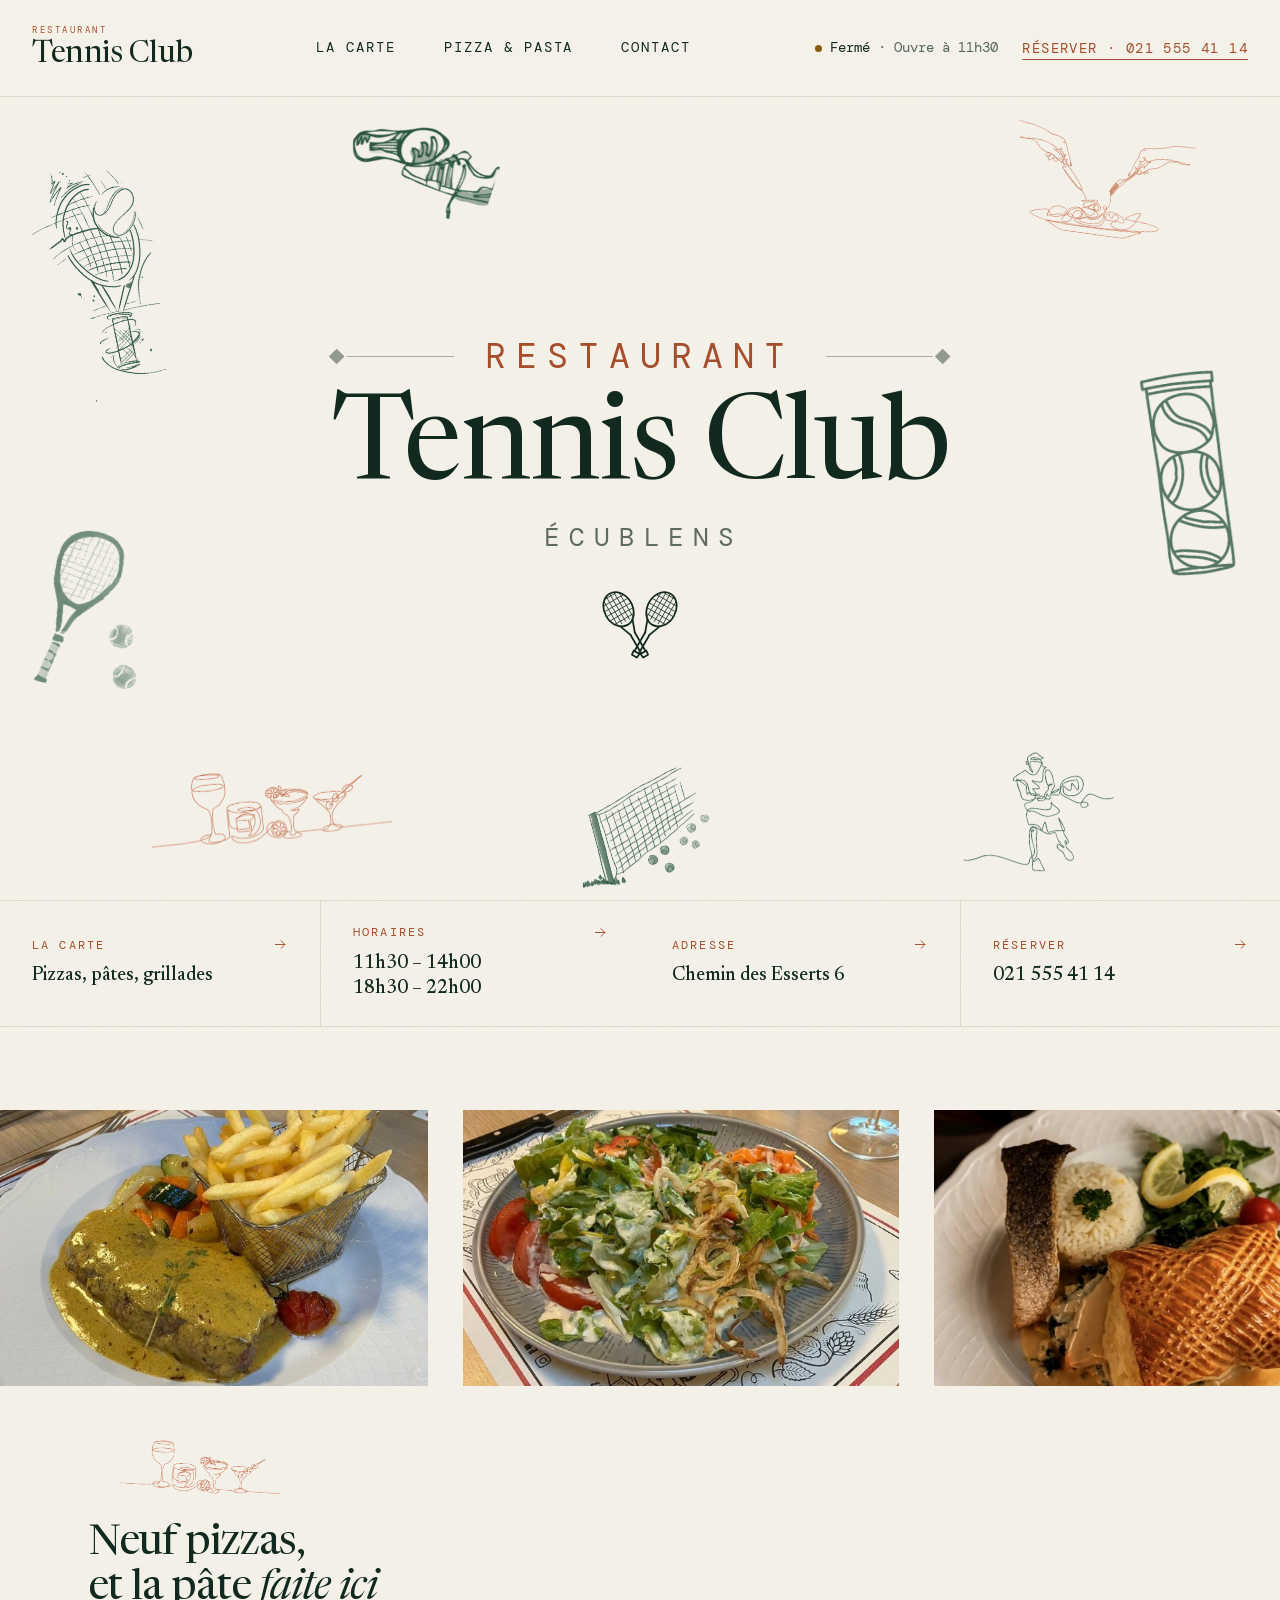
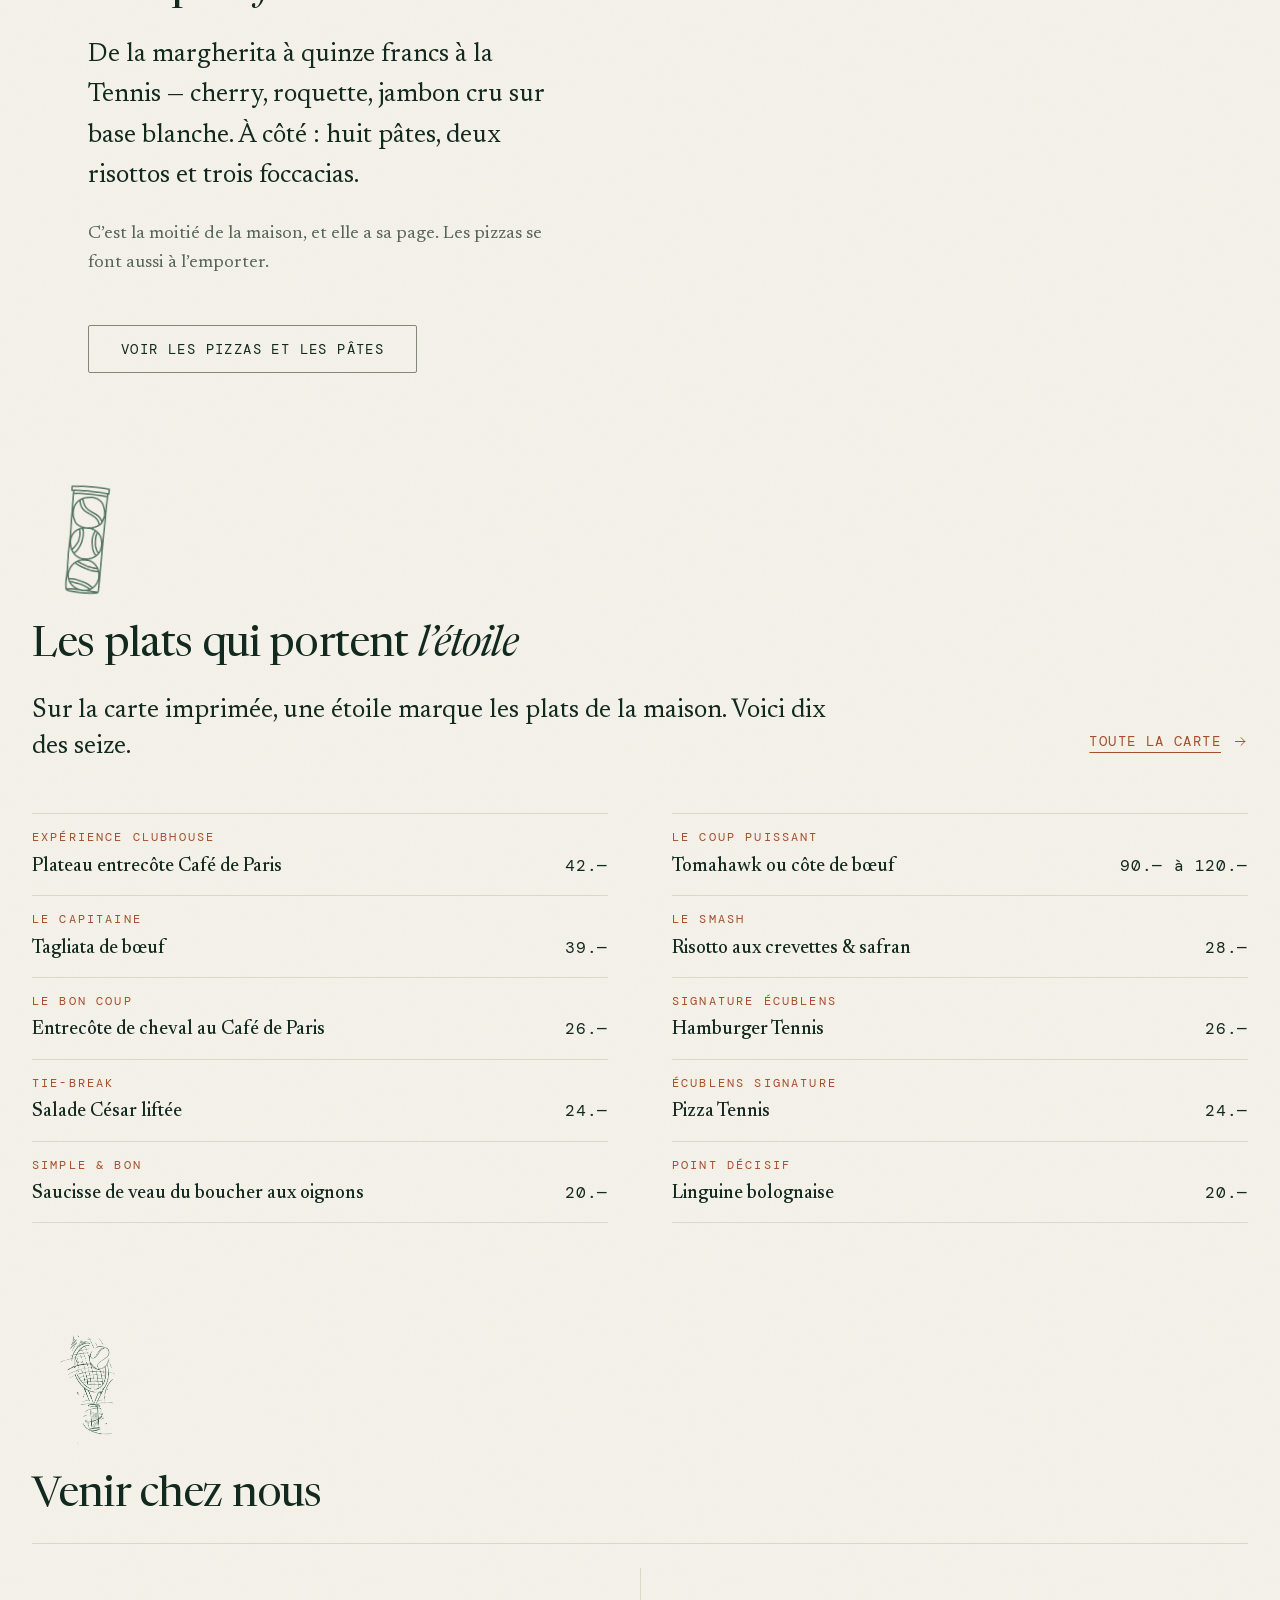
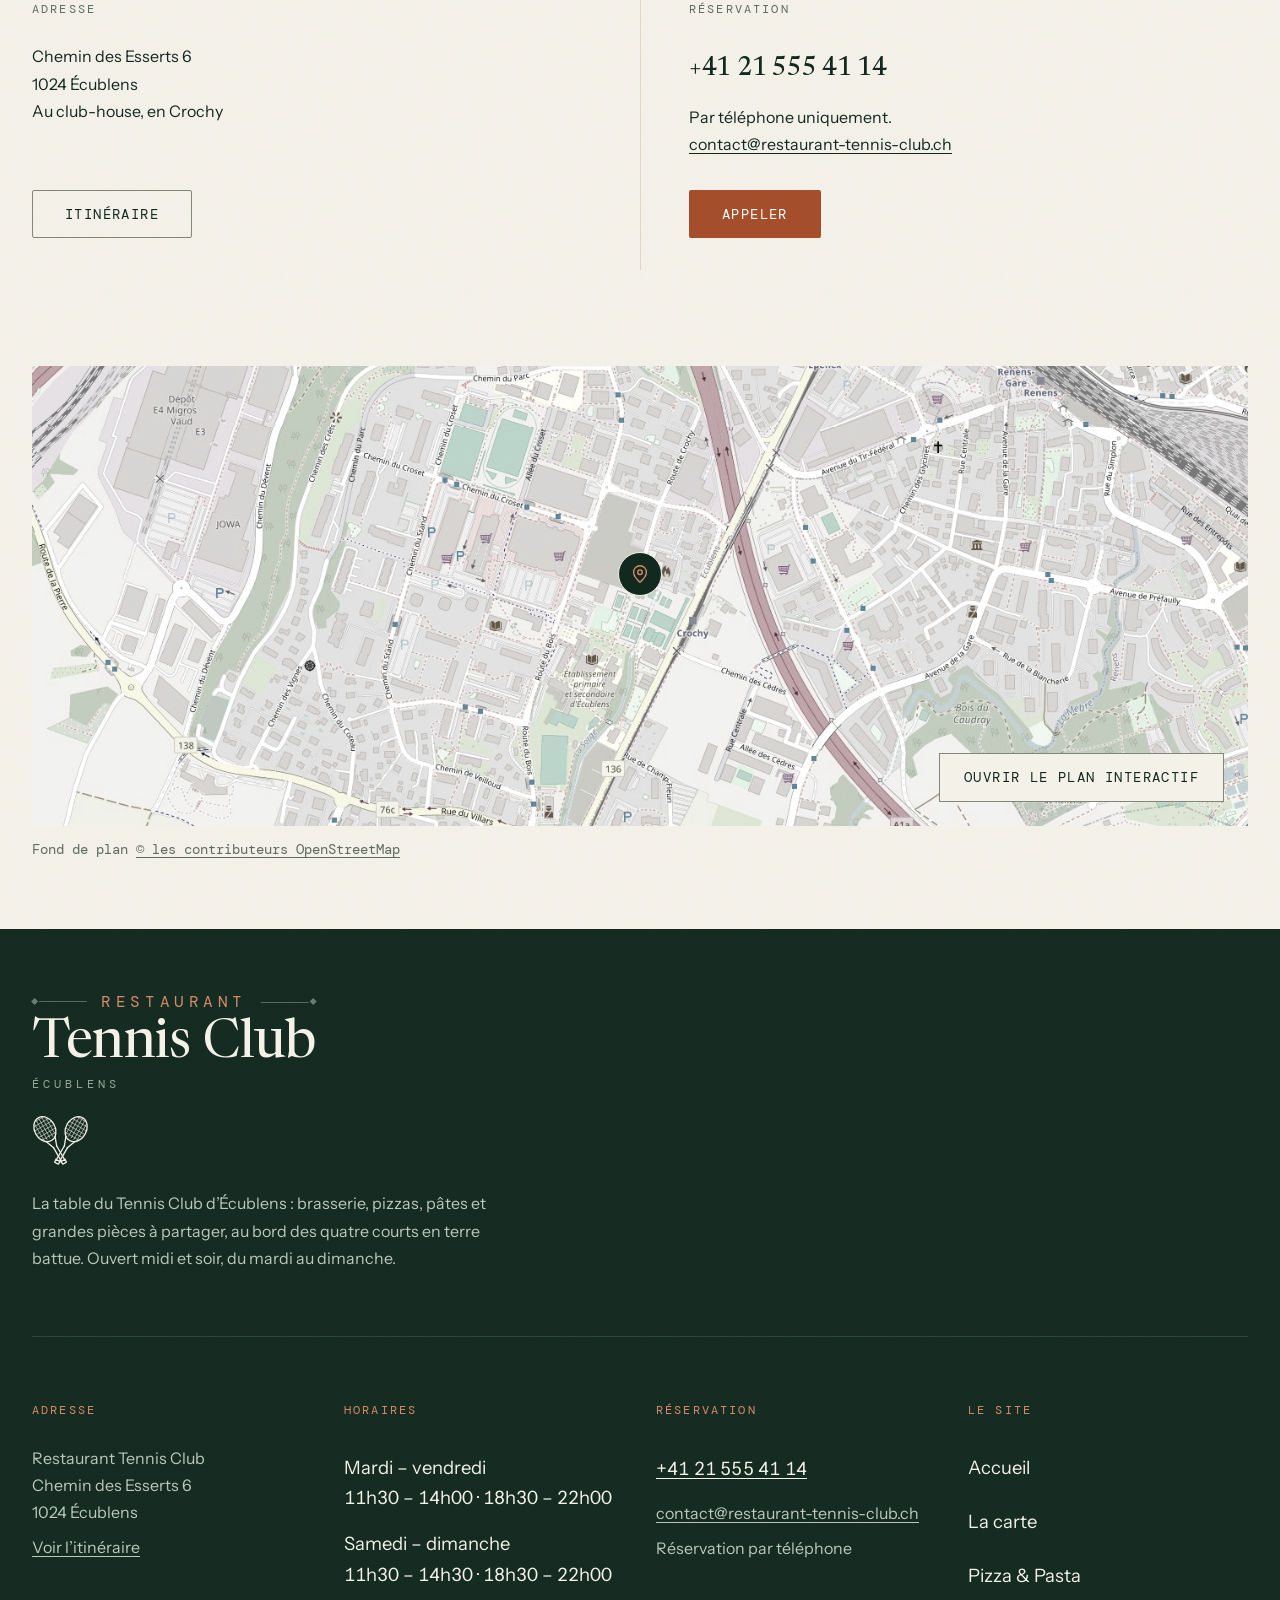
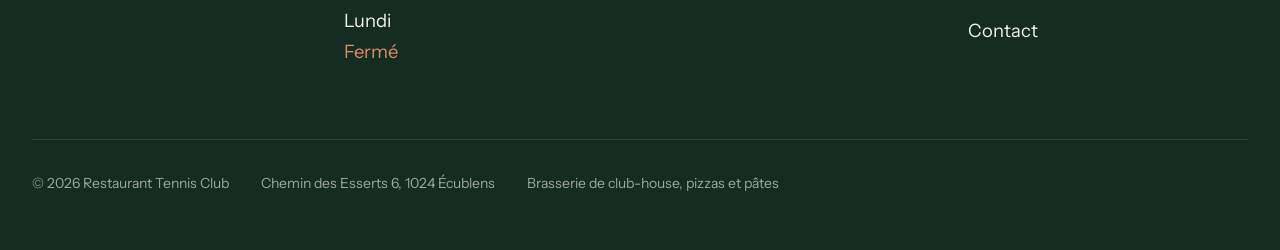
==== index.html @ 14196a8c "La burrata s'en va, et deux photographies touchent le bord de l'écran Trois retours, capture d'iPhon" ====
<!doctype html>
<html lang="fr-CH">
  <head>
    <meta charset="utf-8" />
    <meta name="viewport" content="width=device-width, initial-scale=1, viewport-fit=cover" />

    <!-- Les deux polices sont demandées avant tout le reste, et pour une raison
         précise : l'enseigne du premier écran est du TEXTE, pas une image. Elle
         est donc le plus grand élément de la page, et c'est elle qui décide de
         la vitesse perçue du site. Sans ce préchargement, elle s'afficherait
         d'abord en Georgia, puis sauterait en Newsreader sous les yeux du
         visiteur. -->
    <link rel="preload" href="fonts/instrument-sans.woff2" as="font" crossorigin type="font/woff2" />
    <link rel="preload" href="fonts/newsreader.woff2" as="font" crossorigin type="font/woff2" />

    <meta name="theme-color" content="#F4F1E9" />

    <title>Restaurant Tennis Club Écublens — brasserie, pizzas et pâtes</title>
    <meta
      name="description"
      content="Le restaurant du Tennis Club d’Écublens : brasserie de club-house, pizzas, pâtes, risottos et grandes pièces à partager, au bord des courts en terre battue. Chemin des Esserts 6. Terrasse et parking. Ouvert du mardi au dimanche, midi et soir. Réservation au 021 555 41 14."
    />
    <meta name="application-name" content="Restaurant Tennis Club Écublens" />
    <meta name="robots" content="index, follow, max-image-preview:large" />
    <link rel="canonical" href="https://www.restaurant-tennis-club.ch/" />

    <meta property="og:title" content="Restaurant Tennis Club Écublens — brasserie, pizzas et pâtes" />
    <meta
      property="og:description"
      content="Pizzas, pâtes, grillades et grandes pièces à partager, au bord des courts. Chemin des Esserts 6, à Écublens. Terrasse, parking, ouvert du mardi au dimanche."
    />
    <meta property="og:url" content="https://www.restaurant-tennis-club.ch/" />
    <meta property="og:site_name" content="Restaurant Tennis Club Écublens" />
    <meta property="og:locale" content="fr_CH" />
    <meta property="og:image" content="https://www.restaurant-tennis-club.ch/images/og-2026-09b.jpg" />
    <meta property="og:image:width" content="1200" />
    <meta property="og:image:height" content="630" />
    <meta
      property="og:image:alt"
      content="La salle du Restaurant Tennis Club, ouverte sur les courts en terre battue d’Écublens"
    />
    <meta property="og:type" content="website" />
    <meta name="twitter:card" content="summary_large_image" />
    <meta name="twitter:title" content="Restaurant Tennis Club Écublens — brasserie, pizzas et pâtes" />
    <meta
      name="twitter:description"
      content="Pizzas, pâtes et grillades au bord des courts. Chemin des Esserts 6, à Écublens."
    />
    <meta
      name="twitter:image"
      content="https://www.restaurant-tennis-club.ch/images/og-2026-09b.jpg"
    />

    <link rel="icon" href="favicon.ico" sizes="any" />
    <link rel="icon" href="images/logo-mono.svg" type="image/svg+xml" />
    <link rel="apple-touch-icon" href="apple-touch-icon.png" />

    <!-- La feuille de style est découpée par sujet. Les fichiers sont liés
         séparément plutôt qu'enchaînés par @import : le navigateur les demande
         alors tous en même temps, au lieu d'attendre le précédent. -->
    <link rel="stylesheet" href="css/tokens.css" />
    <link rel="stylesheet" href="css/base.css" />
    <link rel="stylesheet" href="css/composants.css" />
    <link rel="stylesheet" href="css/accueil.css" />
    <link rel="stylesheet" href="css/pages.css" />

    <!-- Seul script chargé sans « defer » : il doit marquer la page avant le
         premier affichage, sinon les blocs à révéler clignotent. -->
    <script src="js/apparitions.js"></script>

    <!-- La fiche que Google lit pour afficher les horaires, le téléphone et
         l'adresse directement dans ses résultats. -->
    <script type="application/ld+json">
      {
        "@context": "https://schema.org",
        "@type": "Restaurant",
        "@id": "https://www.restaurant-tennis-club.ch/#restaurant",
        "name": "Restaurant Tennis Club Écublens",
        "url": "https://www.restaurant-tennis-club.ch/",
        "image": "https://www.restaurant-tennis-club.ch/images/og-2026-09b.jpg",
        "telephone": "+41215554114",
        "email": "contact@restaurant-tennis-club.ch",
        "priceRange": "$$",
        "servesCuisine": ["Brasserie", "Italienne", "Suisse", "Pizza"],
        "acceptsReservations": "https://www.restaurant-tennis-club.ch/contact/",
        "hasMap": "https://www.openstreetmap.org/?mlat=46.533237&mlon=6.568724#map=17/46.533237/6.568724",
        "hasMenu": "https://www.restaurant-tennis-club.ch/carte/",
        "address": {
          "@type": "PostalAddress",
          "streetAddress": "Chemin des Esserts 6",
          "postalCode": "1024",
          "addressLocality": "Écublens",
          "addressRegion": "VD",
          "addressCountry": "CH"
        },
        "geo": {
          "@type": "GeoCoordinates",
          "latitude": 46.533237,
          "longitude": 6.568724
        },
        "openingHoursSpecification": [
          {
            "@type": "OpeningHoursSpecification",
            "dayOfWeek": ["Tuesday", "Wednesday", "Thursday", "Friday"],
            "opens": "11:30",
            "closes": "14:00"
          },
          {
            "@type": "OpeningHoursSpecification",
            "dayOfWeek": ["Tuesday", "Wednesday", "Thursday", "Friday"],
            "opens": "18:30",
            "closes": "22:00"
          },
          {
            "@type": "OpeningHoursSpecification",
            "dayOfWeek": ["Saturday", "Sunday"],
            "opens": "11:30",
            "closes": "14:30"
          },
          {
            "@type": "OpeningHoursSpecification",
            "dayOfWeek": ["Saturday", "Sunday"],
            "opens": "18:30",
            "closes": "22:00"
          }
        ]
      }
    </script>
  </head>

  <body data-page="index">
    <a class="lienEvitement" href="#contenu">Aller au contenu</a>

    <!-- ====================================================================
         L'EN-TÊTE
         Une barre crème pleine, comme sur toutes les pages. Le premier écran
         commence dessous, entier.
         ==================================================================== -->
    <header class="header-entete" data-compact="false">
      <div class="header-barre">
        <div class="wrap header-barreContenu">
          <a class="header-logoLien" aria-label="Restaurant Tennis Club, accueil" href="index.html">
            <span class="enseigne enseigne--barre"><span class="enseigne-sur">Restaurant</span><span class="enseigne-nom">Tennis Club</span><span class="enseigne-lieu">Écublens</span></span>
          </a>

          <nav class="header-nav" aria-label="Navigation principale">
            <a class="header-lienNav" href="carte.html">La carte</a>
            <a class="header-lienNav" href="pizzeria.html">Pizza &amp; Pasta</a>
            <a class="header-lienNav" href="contact.html">Contact</a>
          </nav>

          <div class="header-actions">
            <span class="header-etat etatouverturelive-etat">
              <span class="etatouverturelive-pastille"></span>
              <span class="etatouverturelive-detail">Midi et soir, du mardi au dimanche</span>
            </span>

            <a
              href="tel:+41215554114"
              class="bouton-base bouton-tertiaire header-reserverLong"
              aria-label="Réserver par téléphone au +41 21 555 41 14"
              data-analytics="call"
              >Réserver · 021 555 41 14</a
            >
          </div>
          <button
            type="button"
            class="header-iconeSeule header-boutonMenu"
            aria-label="Ouvrir le menu de navigation"
            aria-expanded="false"
            aria-controls="menu-mobile"
          >
            <svg
              width="22"
              height="22"
              viewBox="0 0 24 24"
              fill="none"
              stroke="currentColor"
              stroke-width="1.5"
              stroke-linecap="square"
              aria-hidden="true"
              focusable="false"
            >
              <path d="M3 6h18 M3 12h18 M3 18h18"></path>
            </svg>
          </button>
        </div>
      </div>
    </header>

    <!-- ====================================================================
         LE MENU DU TÉLÉPHONE
         ==================================================================== -->
    <dialog id="menu-mobile" class="menumobile-panneau surface-sapin" aria-label="Navigation du site">
      <div class="wrap">
        <div class="menumobile-entete">
          <span class="enseigne enseigne--menu"><span class="enseigne-sur">Restaurant</span><span class="enseigne-nom">Tennis Club</span><span class="enseigne-lieu">Écublens</span></span>
          <button type="button" class="menumobile-fermer" aria-label="Fermer le menu">
            <svg
              width="22"
              height="22"
              viewBox="0 0 24 24"
              fill="none"
              stroke="currentColor"
              stroke-width="1.5"
              stroke-linecap="square"
              aria-hidden="true"
              focusable="false"
            >
              <path d="M5 5l14 14 M19 5L5 19"></path>
            </svg>
          </button>
        </div>

        <nav class="menumobile-liens" aria-label="Navigation principale">
          <a class="menumobile-lien" href="carte.html">
            La carte
            <svg
              width="20"
              height="20"
              viewBox="0 0 24 24"
              fill="none"
              stroke="currentColor"
              stroke-width="1.5"
              stroke-linecap="square"
              aria-hidden="true"
              focusable="false"
            >
              <path d="M4 12h15 M13 6l6 6-6 6"></path>
            </svg>
          </a>
          <a class="menumobile-lien" href="pizzeria.html">
            Pizza &amp; Pasta
            <svg
              width="20"
              height="20"
              viewBox="0 0 24 24"
              fill="none"
              stroke="currentColor"
              stroke-width="1.5"
              stroke-linecap="square"
              aria-hidden="true"
              focusable="false"
            >
              <path d="M4 12h15 M13 6l6 6-6 6"></path>
            </svg>
          </a>
          <a class="menumobile-lien" href="contact.html">
            Contact
            <svg
              width="20"
              height="20"
              viewBox="0 0 24 24"
              fill="none"
              stroke="currentColor"
              stroke-width="1.5"
              stroke-linecap="square"
              aria-hidden="true"
              focusable="false"
            >
              <path d="M4 12h15 M13 6l6 6-6 6"></path>
            </svg>
          </a>
        </nav>

        <div class="menumobile-pied">
          <a
            href="tel:+41215554114"
            class="bouton-base bouton-primaire bouton-grand bouton-pleineLargeur"
            data-analytics="call"
            >Réserver · 021 555 41 14</a
          >
          <address>Chemin des Esserts 6, 1024 Écublens<br />Fermé le lundi</address>
        </div>
      </div>
    </dialog>

    <main id="contenu">
      <!-- ==================================================================
           1. LE PREMIER ÉCRAN

           Un écran entier de crème, l'enseigne au milieu, et huit dessins au
           trait tout autour. Pas une photographie, pas une accroche : le nom de
           la maison est écrit en toutes lettres, et c'est tout ce qu'on demande
           à un premier écran.

           Les dessins ont deux encres. Deux sont en TERRE BATTUE — les verres
           et le couvert : c'est la table. Six sont en VERT SAPIN — le service,
           la raquette, le joueur, le filet, les chaussures, les balles : c'est
           le club. Les deux dessins de table sont diagonalement opposés :
           l'ocre traverse l'écran, et l'œil fait le trajet.

           Les dessins ne sont pas jetés au hasard. Ils laissent libre la bande
           centrale où vit l'enseigne, et trois d'entre eux sont coupés par le
           bord de l'écran : c'est ce qui empêche la composition d'avoir l'air
           rangée, et ce qui dit que la page continue plus bas.

           Chacun porte cinq réglages, écrits dans la feuille de style : où il
           est, quelle taille il fait, de combien il penche, de combien il tombe
           au premier défilement, et de combien il vrille en tombant.
           ================================================================== -->
      <section class="surface-creme premier" aria-labelledby="titre-accueil">
        <div class="premier-champ" aria-hidden="true">
          <img
            class="premier-piece premier-piece--service"
            src="images/trait-service-2026-09b.png"
            alt=""
            decoding="async"
            width="389"
            height="776"
          />
          <img
            class="premier-piece premier-piece--couvert"
            src="images/trait-couvert-2026-09b.png"
            alt=""
            decoding="async"
            width="520"
            height="300"
          />
          <img
            class="premier-piece premier-piece--verres"
            src="images/trait-verres-2026-09b.png"
            alt=""
            decoding="async"
            width="620"
            height="187"
          />
          <img
            class="premier-piece premier-piece--raquette"
            src="images/trait-raquette-2026-09a.png"
            alt=""
            decoding="async"
            width="240"
            height="373"
          />
          <img
            class="premier-piece premier-piece--balles"
            src="images/trait-balles-2026-09b.png"
            alt=""
            decoding="async"
            width="172"
            height="470"
          />
          <img
            class="premier-piece premier-piece--joueur"
            src="images/trait-joueur-2026-09b.png"
            alt=""
            decoding="async"
            width="470"
            height="358"
          />
          <img
            class="premier-piece premier-piece--filet"
            src="images/trait-filet-2026-09a.png"
            alt=""
            decoding="async"
            width="440"
            height="314"
          />
          <img
            class="premier-piece premier-piece--baskets"
            src="images/trait-baskets-2026-09a.png"
            alt=""
            decoding="async"
            width="400"
            height="222"
          />
        </div>

        <h1 class="premier-titre" id="titre-accueil">
          <span class="enseigne enseigne--premier enseigne--orne"
            ><span class="enseigne-sur"
              ><i class="enseigne-regle" aria-hidden="true"></i>Restaurant<i
                class="enseigne-regle"
                aria-hidden="true"
              ></i></span
            ><span class="enseigne-nom">Tennis Club</span
            ><span class="enseigne-lieu">Écublens</span
            ><span class="enseigne-marque" aria-hidden="true"></span
          ></span>
        </h1>
      </section>

      <!-- ==================================================================
           3. LA BANDE D'ACCÈS DIRECT
           ================================================================== -->
      <div class="surface-creme accesdirect-bande">
        <nav class="accesdirect-grille" aria-label="Accès direct">
          <a class="accesdirect-cellule" href="carte.html">
            <span class="accesdirect-libelle">
              La carte
              <svg
                width="15"
                height="15"
                viewBox="0 0 24 24"
                fill="none"
                stroke="currentColor"
                stroke-width="1.5"
                stroke-linecap="square"
                aria-hidden="true"
                focusable="false"
              >
                <path d="M4 12h15 M13 6l6 6-6 6"></path>
              </svg>
            </span>
            <span class="accesdirect-valeur">Pizzas, pâtes, grillades</span>
          </a>

          <a class="accesdirect-cellule" href="contact.html#horaires">
            <span class="accesdirect-libelle">
              Horaires
              <svg
                width="15"
                height="15"
                viewBox="0 0 24 24"
                fill="none"
                stroke="currentColor"
                stroke-width="1.5"
                stroke-linecap="square"
                aria-hidden="true"
                focusable="false"
              >
                <path d="M4 12h15 M13 6l6 6-6 6"></path>
              </svg>
            </span>
            <span class="accesdirect-valeur">11h30 – 14h00<br />18h30 – 22h00</span>
          </a>

          <a
            class="accesdirect-cellule"
            href="https://www.google.com/maps/dir/?api=1&amp;destination=Chemin%20des%20Esserts%206%2C%201024%20Ecublens%2C%20Suisse"
            target="_blank"
            rel="noopener"
          >
            <span class="accesdirect-libelle">
              Adresse
              <svg
                width="15"
                height="15"
                viewBox="0 0 24 24"
                fill="none"
                stroke="currentColor"
                stroke-width="1.5"
                stroke-linecap="square"
                aria-hidden="true"
                focusable="false"
              >
                <path d="M4 12h15 M13 6l6 6-6 6"></path>
              </svg>
            </span>
            <span class="accesdirect-valeur">Chemin des Esserts 6</span>
          </a>

          <a class="accesdirect-cellule" href="tel:+41215554114" data-analytics="call">
            <span class="accesdirect-libelle">
              Réserver
              <svg
                width="15"
                height="15"
                viewBox="0 0 24 24"
                fill="none"
                stroke="currentColor"
                stroke-width="1.5"
                stroke-linecap="square"
                aria-hidden="true"
                focusable="false"
              >
                <path d="M4 12h15 M13 6l6 6-6 6"></path>
              </svg>
            </span>
            <span class="accesdirect-valeur">021 555 41 14</span>
          </a>
        </nav>
      </div>

      <!-- ==================================================================
           8. À TABLE — LE RUBAN DE PHOTOGRAPHIES
           ================================================================== -->
      <section class="surface-creme section ruban-section" aria-labelledby="titre-ruban">
        <div class="visuallyHidden"><h2 id="titre-ruban">À table</h2></div>

        <div class="ruban-piste" data-reveal="true">
          <ul class="ruban-defile">
            <li class="ruban-vignette">
              <div class="photo-cadre">
                <img
                  class="photo-image"
                  src="images/plat-entrecote-2026-09b.jpg"
                  srcset="images/plat-entrecote-800-2026-09b.jpg 800w, images/plat-entrecote-2026-09b.jpg 1200w"
                  sizes="(min-width: 900px) min(34vw, 520px), 76vw"
                  alt="Entrecôte au Café de Paris et frites maison, servie sur la nappe du club"
                  width="1200"
                  height="1600"
                  loading="lazy"
                  decoding="async"
                />
              </div>
            </li>
            <li class="ruban-vignette">
              <div class="photo-cadre">
                <img
                  class="photo-image"
                  src="images/plat-salade-2026-09b.jpg"
                  srcset="images/plat-salade-800-2026-09b.jpg 800w, images/plat-salade-2026-09b.jpg 1200w"
                  sizes="(min-width: 900px) min(34vw, 520px), 76vw"
                  alt="Salade mêlée, crudités du moment et oignons frits, au Restaurant Tennis Club"
                  width="1200"
                  height="1600"
                  loading="lazy"
                  decoding="async"
                />
              </div>
            </li>
            <li class="ruban-vignette">
              <div class="photo-cadre">
                <img
                  class="photo-image"
                  src="images/plat-poisson-2026-09b.jpg"
                  srcset="images/plat-poisson-800-2026-09b.jpg 800w, images/plat-poisson-2026-09b.jpg 1351w"
                  sizes="(min-width: 900px) min(34vw, 520px), 76vw"
                  alt="Filet de poisson en feuilleté, sauce crémeuse aux épinards, riz et salade"
                  width="1351"
                  height="1600"
                  loading="lazy"
                  decoding="async"
                />
              </div>
            </li>
            <li class="ruban-vignette">
              <div class="photo-cadre">
                <img
                  class="photo-image"
                  src="images/plat-burger-2026-09b.jpg"
                  srcset="images/plat-burger-800-2026-09b.jpg 800w, images/plat-burger-2026-09b.jpg 1600w"
                  sizes="(min-width: 900px) min(34vw, 520px), 76vw"
                  alt="Le burger du club et son panier de frites"
                  width="1600"
                  height="1200"
                  loading="lazy"
                  decoding="async"
                />
              </div>
            </li>
            <li class="ruban-vignette">
              <div class="photo-cadre">
                <img
                  class="photo-image"
                  src="images/plat-desserts-2026-09b.jpg"
                  srcset="images/plat-desserts-800-2026-09b.jpg 800w, images/plat-desserts-2026-09b.jpg 1600w"
                  sizes="(min-width: 900px) min(34vw, 520px), 76vw"
                  alt="Deux desserts maison portés en salle : tiramisu et mille-feuille à la pistache"
                  width="1600"
                  height="1543"
                  loading="lazy"
                  decoding="async"
                />
              </div>
            </li>
            <li class="ruban-vignette" aria-hidden="true">
              <div class="photo-cadre">
                <img
                  class="photo-image"
                  src="images/plat-entrecote-2026-09b.jpg"
                  srcset="images/plat-entrecote-800-2026-09b.jpg 800w, images/plat-entrecote-2026-09b.jpg 1200w"
                  sizes="(min-width: 900px) min(34vw, 520px), 76vw"
                  alt="Entrecôte au Café de Paris et frites maison, servie sur la nappe du club"
                  width="1200"
                  height="1600"
                  loading="lazy"
                  decoding="async"
                />
              </div>
            </li>
            <li class="ruban-vignette" aria-hidden="true">
              <div class="photo-cadre">
                <img
                  class="photo-image"
                  src="images/plat-salade-2026-09b.jpg"
                  srcset="images/plat-salade-800-2026-09b.jpg 800w, images/plat-salade-2026-09b.jpg 1200w"
                  sizes="(min-width: 900px) min(34vw, 520px), 76vw"
                  alt="Salade mêlée, crudités du moment et oignons frits, au Restaurant Tennis Club"
                  width="1200"
                  height="1600"
                  loading="lazy"
                  decoding="async"
                />
              </div>
            </li>
            <li class="ruban-vignette" aria-hidden="true">
              <div class="photo-cadre">
                <img
                  class="photo-image"
                  src="images/plat-poisson-2026-09b.jpg"
                  srcset="images/plat-poisson-800-2026-09b.jpg 800w, images/plat-poisson-2026-09b.jpg 1351w"
                  sizes="(min-width: 900px) min(34vw, 520px), 76vw"
                  alt="Filet de poisson en feuilleté, sauce crémeuse aux épinards, riz et salade"
                  width="1351"
                  height="1600"
                  loading="lazy"
                  decoding="async"
                />
              </div>
            </li>
            <li class="ruban-vignette" aria-hidden="true">
              <div class="photo-cadre">
                <img
                  class="photo-image"
                  src="images/plat-burger-2026-09b.jpg"
                  srcset="images/plat-burger-800-2026-09b.jpg 800w, images/plat-burger-2026-09b.jpg 1600w"
                  sizes="(min-width: 900px) min(34vw, 520px), 76vw"
                  alt="Le burger du club et son panier de frites"
                  width="1600"
                  height="1200"
                  loading="lazy"
                  decoding="async"
                />
              </div>
            </li>
            <li class="ruban-vignette" aria-hidden="true">
              <div class="photo-cadre">
                <img
                  class="photo-image"
                  src="images/plat-desserts-2026-09b.jpg"
                  srcset="images/plat-desserts-800-2026-09b.jpg 800w, images/plat-desserts-2026-09b.jpg 1600w"
                  sizes="(min-width: 900px) min(34vw, 520px), 76vw"
                  alt="Deux desserts maison portés en salle : tiramisu et mille-feuille à la pistache"
                  width="1600"
                  height="1543"
                  loading="lazy"
                  decoding="async"
                />
              </div>
            </li>
          </ul>
        </div>
      </section>



      <!-- ==================================================================
           4. LA MAISON
           Texte à gauche, photographie à droite — et plus bas que le texte.
           ================================================================== -->
      <section class="surface-creme section" aria-labelledby="titre-maison">
        <div class="wrap duo-duo duo-droite">
          <div class="duo-texte" data-reveal="true" style="--reveal-delai: 90ms">
            <img
                class="marque marque--verres"
                src="images/trait-verres-2026-09b.png"
                alt=""
                width="620"
                height="187"
                loading="lazy"
                decoding="async"
              />
            <h2 class="duo-titre" id="titre-italien">
              Neuf pizzas,<br />et la pâte <em class="italique">faite ici</em>
            </h2>
            <p class="chapo">
              De la margherita à quinze francs à la Tennis — cherry, roquette, jambon cru sur
              base blanche. À côté : huit pâtes, deux risottos et trois foccacias.
            </p>
            <p>
              C’est la moitié de la maison, et elle a sa page. Les pizzas se font aussi à
              l’emporter.
            </p>
            <div data-actions="true">
              <a class="bouton-base bouton-secondaire" href="pizzeria.html">Voir les pizzas et les pâtes</a>
            </div>
          </div>
        </div>
      </section>
      <!-- ==================================================================
           7. LE TABLEAU D'AFFICHAGE

           À la place de la grille de quatre assiettes du site modèle.

           La carte imprimée du restaurant marque d'une étoile les plats qui
           signent la maison. Il y en a seize, réparties sur les deux pages de
           carte. Une grille de quatre photographies en aurait montré quatre,
           donc en aurait caché douze — et aurait demandé quatre photographies
           de studio qu'on n'a pas.

           Alors on n'en montre aucune : ON LES AFFICHE. Dix lignes tirées des
           seize, choisies pour couvrir toute la carte — de la saucisse de veau
           à vingt francs au tomahawk à cent vingt. Le nom de code à gauche, le
           plat, le prix. C'est le tableau d'un club de tennis, celui où l'on
           lit les tirages, et c'est le seul bloc de ce site qui ne pourrait se
           trouver sur aucun autre.
           ================================================================== -->
      <section class="surface-creme section" aria-labelledby="titre-plats">
        <div class="wrap">
          <div class="tableau-entete" data-reveal="true">
            <div>
              <img
                class="marque marque--balles"
                src="images/trait-balles-2026-09b.png"
                alt=""
                width="172"
                height="470"
                loading="lazy"
                decoding="async"
              />
              <h2 class="titreSection" id="titre-plats">
                Les plats qui portent <em class="italique">l’étoile</em>
              </h2>
              <p class="chapo">
                Sur la carte imprimée, une étoile marque les plats de la maison. Voici dix des
                seize.
              </p>
            </div>
            <a class="bouton-base bouton-tertiaire" href="carte.html">
              Toute la carte
              <svg
                width="15"
                height="15"
                viewBox="0 0 24 24"
                fill="none"
                stroke="currentColor"
                stroke-width="1.5"
                stroke-linecap="square"
                aria-hidden="true"
                focusable="false"
              >
                <path d="M4 12h15 M13 6l6 6-6 6"></path>
              </svg>
            </a>
          </div>

          <ol class="tableau-grille" data-reveal="true">
            <li class="tableau-ligne">
              <p class="tableau-code">Expérience clubhouse</p>
              <p class="tableau-nom">
                <a href="carte.html#partager">Plateau entrecôte Café de Paris</a>
              </p>
              <p class="tableau-prix">42.—</p>
            </li>
            <li class="tableau-ligne">
              <p class="tableau-code">Le coup puissant</p>
              <p class="tableau-nom">
                <a href="carte.html#partager">Tomahawk ou côte de bœuf</a>
              </p>
              <p class="tableau-prix">90.— à 120.—</p>
            </li>
            <li class="tableau-ligne">
              <p class="tableau-code">Le capitaine</p>
              <p class="tableau-nom"><a href="carte.html#viandes">Tagliata de bœuf</a></p>
              <p class="tableau-prix">39.—</p>
            </li>
            <li class="tableau-ligne">
              <p class="tableau-code">Le smash</p>
              <p class="tableau-nom">
                <a href="pizzeria.html#risotto">Risotto aux crevettes &amp; safran</a>
              </p>
              <p class="tableau-prix">28.—</p>
            </li>
            <li class="tableau-ligne">
              <p class="tableau-code">Le bon coup</p>
              <p class="tableau-nom">
                <a href="carte.html#classiques">Entrecôte de cheval au Café de Paris</a>
              </p>
              <p class="tableau-prix">26.—</p>
            </li>
            <li class="tableau-ligne">
              <p class="tableau-code">Signature Écublens</p>
              <p class="tableau-nom"><a href="carte.html#burgers">Hamburger Tennis</a></p>
              <p class="tableau-prix">26.—</p>
            </li>
            <li class="tableau-ligne">
              <p class="tableau-code">Tie-break</p>
              <p class="tableau-nom"><a href="carte.html#froides">Salade César liftée</a></p>
              <p class="tableau-prix">24.—</p>
            </li>
            <li class="tableau-ligne">
              <p class="tableau-code">Écublens signature</p>
              <p class="tableau-nom"><a href="pizzeria.html#pizzas">Pizza Tennis</a></p>
              <p class="tableau-prix">24.—</p>
            </li>
            <li class="tableau-ligne">
              <p class="tableau-code">Simple &amp; bon</p>
              <p class="tableau-nom">
                <a href="carte.html#classiques">Saucisse de veau du boucher aux oignons</a>
              </p>
              <p class="tableau-prix">20.—</p>
            </li>
            <li class="tableau-ligne">
              <p class="tableau-code">Point décisif</p>
              <p class="tableau-nom"><a href="pizzeria.html#pates">Linguine bolognaise</a></p>
              <p class="tableau-prix">20.—</p>
            </li>
          </ol>
        </div>
      </section>

      <!-- ==================================================================
           10. VENIR CHEZ NOUS
           ================================================================== -->
      <section class="surface-creme section" aria-labelledby="titre-infos">
        <div class="wrap">
          <div data-reveal="true">
            <img
                class="marque marque--service"
                src="images/trait-service-2026-09b.png"
                alt=""
                width="389"
                height="776"
                loading="lazy"
                decoding="async"
              />
            <h2 class="titreSection infospratiques-titre" id="titre-infos">Venir chez nous</h2>
          </div>

          <div class="infospratiques-colonnes" data-reveal="true">
            <!-- Les horaires ne sont plus repris ici : ils figurent déjà dans
                 la bande d'accès direct en haut de page, dans le pied de page
                 et sur la page Contact. Une quatrième copie sur la même page
                 n'apprenait plus rien, et c'était une de plus à tenir à jour. -->
            <div class="infospratiques-colonne">
              <h3>Adresse</h3>
              <address>Chemin des Esserts 6<br />1024 Écublens<br />Au club-house, en Crochy</address>
              <div class="infospratiques-action">
                <a
                  href="https://www.google.com/maps/dir/?api=1&amp;destination=Chemin%20des%20Esserts%206%2C%201024%20Ecublens%2C%20Suisse"
                  class="bouton-base bouton-secondaire"
                  rel="noopener"
                  target="_blank"
                  >Itinéraire</a
                >
              </div>
            </div>

            <div class="infospratiques-colonne">
              <h3>Réservation</h3>
              <a
                class="infospratiques-telephone"
                href="tel:+41215554114"
                data-analytics="call"
                aria-label="Appeler le restaurant au +41 21 555 41 14"
                >+41 21 555 41 14</a
              >
              <p>
                Par téléphone uniquement.<br />
                <a href="mailto:contact@restaurant-tennis-club.ch">contact@restaurant-tennis-club.ch</a>
              </p>
              <div class="infospratiques-action">
                <a href="tel:+41215554114" class="bouton-base bouton-primaire" data-analytics="call"
                  >Appeler</a
                >
              </div>
            </div>
          </div>

          <div class="plan-bloc" data-reveal="true">
            <div
              class="plan-plan"
              data-carte="https://www.openstreetmap.org/export/embed.html?bbox=6.564724%2C46.531237%2C6.572724%2C46.535237&amp;layer=mapnik&amp;marker=46.533237%2C6.568724"
              data-titre="Plan d’accès au Restaurant Tennis Club, Chemin des Esserts 6, 1024 Écublens"
            >
              <img
                class="plan-fond"
                src="images/plan.jpg"
                srcset="images/plan-800.jpg 800w, images/plan.jpg 1440w"
                sizes="(min-width: 900px) 1120px, 100vw"
                alt="Plan du quartier d’En Crochy à Écublens, situant le Restaurant Tennis Club chemin des Esserts 6"
                width="1440"
                height="800"
                loading="lazy"
                decoding="async"
              />
              <span class="plan-marqueur" aria-hidden="true">
                <svg
                  width="22"
                  height="22"
                  viewBox="0 0 24 24"
                  fill="none"
                  stroke="currentColor"
                  stroke-width="1.5"
                  stroke-linecap="square"
                  aria-hidden="true"
                  focusable="false"
                >
                  <path
                    d="M12 21s7-6.2 7-11a7 7 0 1 0-14 0c0 4.8 7 11 7 11z M12 12.5a2.5 2.5 0 1 0 0-5 2.5 2.5 0 0 0 0 5z"
                  ></path>
                </svg>
              </span>
              <button type="button" class="plan-ouvrir">
                <span class="plan-etiquette">Ouvrir le plan interactif</span>
              </button>
            </div>
            <p class="plan-credit">
              Fond de plan
              <a href="https://www.openstreetmap.org/copyright" target="_blank" rel="noopener"
                >© les contributeurs OpenStreetMap</a
              >
            </p>
          </div>
        </div>
      </section>
    </main>

    <!-- ====================================================================
         LE PIED DE PAGE
         ==================================================================== -->
    <footer class="surface-sapin footer-pied">
      <div class="wrap">
        <div class="footer-enseigne">
          <span class="enseigne enseigne--pied enseigne--orne"><span class="enseigne-sur"><i class="enseigne-regle" aria-hidden="true"></i>Restaurant<i class="enseigne-regle" aria-hidden="true"></i></span><span class="enseigne-nom">Tennis Club</span><span class="enseigne-lieu">Écublens</span><span class="enseigne-marque" aria-hidden="true"></span></span>
          <p class="footer-devise">
            La table du Tennis Club d’Écublens : brasserie, pizzas, pâtes et grandes pièces
            à partager, au bord des quatre courts en terre battue. Ouvert midi et soir, du
            mardi au dimanche.
          </p>
        </div>

        <div class="footer-colonnes">
          <div class="footer-colonne">
            <h2>Adresse</h2>
            <address>
              Restaurant Tennis Club<br />Chemin des Esserts 6<br />1024 Écublens<br />
              <a
                href="https://www.google.com/maps/dir/?api=1&amp;destination=Chemin%20des%20Esserts%206%2C%201024%20Ecublens%2C%20Suisse"
                target="_blank"
                rel="noopener"
                >Voir l’itinéraire</a
              >
            </address>
          </div>

          <div class="footer-colonne">
            <h2>Horaires</h2>
            <dl>
              <div class="footer-horaire">
                <dt>Mardi – vendredi</dt>
                <dd>11h30 – 14h00 · 18h30 – 22h00</dd>
              </div>
              <div class="footer-horaire">
                <dt>Samedi – dimanche</dt>
                <dd>11h30 – 14h30 · 18h30 – 22h00</dd>
              </div>
              <div class="footer-horaire">
                <dt>Lundi</dt>
                <dd class="footer-fermeture">Fermé</dd>
              </div>
            </dl>
          </div>

          <div class="footer-colonne">
            <h2>Réservation</h2>
            <p>
              <a class="footer-telephone" href="tel:+41215554114" data-analytics="call">+41 21 555 41 14</a><br />
              <a href="mailto:contact@restaurant-tennis-club.ch">contact@restaurant-tennis-club.ch</a><br />
              Réservation par téléphone
            </p>
          </div>

          <div class="footer-colonne">
            <h2>Le site</h2>
            <nav class="footer-navPied" aria-label="Navigation de pied de page">
              <a href="index.html">Accueil</a>
              <a href="carte.html">La carte</a>
              <a href="pizzeria.html">Pizza &amp; Pasta</a>
              <a href="contact.html">Contact</a>
            </nav>
          </div>
        </div>

        <p class="footer-mentions">
          <span>© 2026 Restaurant Tennis Club</span>
          <span>Chemin des Esserts 6, 1024 Écublens</span>
          <span>Brasserie de club-house, pizzas et pâtes</span>
        </p>
      </div>
    </footer>

    <!-- La barre d'appel du téléphone, cachée tant qu'on n'a pas défilé. -->
    <div class="barreaction-barre" data-visible="false" aria-hidden="true">
      <a class="barreaction-action barreaction-carte" tabindex="-1" href="carte.html">La carte</a>
      <a
        class="barreaction-action barreaction-appeler"
        href="tel:+41215554114"
        data-analytics="call"
        tabindex="-1"
        aria-label="Appeler le restaurant au +41 21 555 41 14"
      >
        <svg
          width="16"
          height="16"
          viewBox="0 0 24 24"
          fill="none"
          stroke="currentColor"
          stroke-width="1.5"
          stroke-linecap="square"
          aria-hidden="true"
          focusable="false"
        >
          <path
            d="M6.5 3h-3v3a14.5 14.5 0 0 0 14.5 14.5h3v-3l-4-1.5-2.5 2.5a11.5 11.5 0 0 1-9-9L8 7z"
          ></path>
        </svg>
        Appeler
      </a>
    </div>

    <!-- Un fichier par comportement. Tous en « defer » : ils s'exécutent dans
         l'ordre, après le rendu de la page, et n'en retardent jamais
         l'affichage. -->
    <script src="js/entete.js" defer></script>
    <script src="js/premier-ecran.js" defer></script>
    <script src="js/barre-action.js" defer></script>
    <script src="js/menu-mobile.js" defer></script>
    <script src="js/horaires.js" defer></script>
    <script src="js/galerie.js" defer></script>
    <script src="js/plan.js" defer></script>
  </body>
</html>
---- css/tokens.css ----
/* ============================================================================
   LES RÉGLAGES DU SITE
   Restaurant du Tennis

   Tout ce qui se règle une seule fois vit ici : les trois polices, les couleurs,
   les tailles de texte, les espacements. Le reste du site n'écrit jamais une
   couleur ni une taille en dur — il pointe vers ce fichier.

   Pour changer l'allure du site, c'est le seul fichier à ouvrir.
   ============================================================================ */

/* ---------------------------------------------------------------------------
   LES POLICES DE LECTURE

   Newsreader porte tout ce qui se lit lentement : les titres, les noms de
   plats, le numéro de téléphone. C'est un caractère éditorial dessiné pour
   l'écran, à contraste moyen, dont le dessin change avec la taille — l'axe
   « opsz » affine ses déliés quand il grandit, les épaissit quand il rapetisse.
   C'est ce qui lui donne son air de bulletin imprimé plutôt que d'interface.
   Son italique est un vrai italique, pas une inclinaison : c'est le seul
   ornement typographique que s'autorise le site.

   Instrument Sans porte tout ce qui se lit vite : la navigation, les
   descriptions, les boutons, les horaires. Une grotesque contemporaine, un rien
   plus large que la moyenne, qui ne discute pas.

   Les deux sont hébergées ici, jamais demandées à Google : aucune requête ne
   part vers un tiers quand quelqu'un ouvre le site. Une troisième police — la
   machine à écrire — les rejoint plus bas, pour les libellés.

   Les fichiers sont dans `fonts/`. S'ils venaient à disparaître, une seule
   commande les remet, depuis le dossier du site :

       python3 scripts/telecharger-polices.py

   Tant qu'ils manquent, le navigateur descend tout seul dans la pile de
   secours : Georgia pour le serif, la grotesque du système pour le reste. Rien
   n'est cassé, c'est simplement moins juste.
   --------------------------------------------------------------------------- */
@font-face {
  font-family: Newsreader;
  src: url(../fonts/newsreader.woff2) format("woff2");
  font-weight: 200 800;
  font-style: normal;
  font-display: swap;
}
@font-face {
  font-family: Newsreader;
  src: url(../fonts/newsreader-italique.woff2) format("woff2");
  font-weight: 200 800;
  font-style: italic;
  font-display: swap;
}
@font-face {
  font-family: "Instrument Sans";
  src: url(../fonts/instrument-sans.woff2) format("woff2");
  font-weight: 400 700;
  font-style: normal;
  font-display: swap;
}
/* Les polices de secours sont ajustées pour occuper exactement la même place
   que les vraies : rien ne saute au moment où celles-ci arrivent. */
@font-face {
  font-family: "Instrument secours";
  src: local(Arial);
  ascent-override: 92.5%;
  descent-override: 24.4%;
  line-gap-override: 0%;
  size-adjust: 101.5%;
}
@font-face {
  font-family: "Newsreader secours";
  src: local(Georgia);
  ascent-override: 92%;
  descent-override: 26%;
  line-gap-override: 0%;
  size-adjust: 103%;
}

/* ---------------------------------------------------------------------------
   LA TROISIÈME VOIX : LA MACHINE À ÉCRIRE

   Elle ne porte aucun texte de lecture. Elle sert aux petites choses qu'on ne
   lit pas vraiment mais qu'on repère : les intertitres en capitales, les
   libellés des boutons, les légendes, les chiffres.

   Dans une maison de tennis, elle a une seconde raison d'être : c'est la
   typographie des tableaux d'affichage et des feuilles de match. Les horaires
   et les prix alignés au millimètre lui doivent leur air de score.

   DM Mono est une machine à écrire géométrique, plus fine et plus moderne qu'un
   Courier — moins « vieille machine », plus « tableau de club ».
   (Licence SIL Open Font, libre d'usage commercial.)
   --------------------------------------------------------------------------- */
@font-face {
  font-family: "DM Mono";
  src: url(../fonts/dm-mono.woff2) format("woff2");
  font-weight: 400;
  font-style: normal;
  font-display: swap;
}

:root {
  /* -------------------------------------------------------------------------
     LES COULEURS

     Quatre matières, et pas une de plus. Elles ne viennent pas d'une palette
     choisie sur un nuancier : elles viennent du lieu.

       LA CRÈME ....... le papier. Un blanc cassé très peu jaune, celui d'une
                        carte imprimée ou d'un maillot de club lavé cent fois.
       LE SAPIN ....... l'encre. Le vert des arbres qui tiennent le fond du
                        court. Il est si sombre qu'on le prend d'abord pour du
                        noir, et c'est exactement ce qu'on lui demande.
       LA FOUGÈRE ..... la végétation. Un vert plus clair et plus jaune, qui
                        sert aux états et aux respirations.
       LA TERRE BATTUE  la seule couleur vive du site. C'est l'ocre du court.
                        Elle ne décore jamais : elle signale. Les prix, le
                        bouton d'appel, l'état actif, et rien d'autre.

     Le site est clair. Les photographies s'y détachent comme des tirages posés
     sur une nappe de club-house, et le grain (voir « LE GRAIN ») empêche la
     crème de ressembler à du blanc d'écran.
     ------------------------------------------------------------------------- */

  /* La terre battue, et ses variations. */
  --terre-300: #e2a184; /* le survol, sur fond sapin uniquement */
  --terre-400: #d98a66; /* les accents sur fond sapin */
  --terre-500: #c0603a; /* la couleur exacte de la terre battue */
  --terre-600: #a44e2c; /* les liens, les prix et les boutons sur la crème */
  --terre-700: #8a3f22; /* le survol des boutons */

  /* Le sapin : l'encre du site, et la surface sombre du pied de page. */
  --sapin-900: #12291f; /* l'encre, et le fond du pied de page */
  --sapin-700: #1c3b2c;
  --sapin-500: #27523d; /* l'encre des DESSINS DE TENNIS du premier écran. Elle
                           n'est pas posée par le CSS : elle est cuite dans les
                           fichiers, par `scripts/preparer-dessins.py` */

  /* La fougère : le vert clair. Les états, les filets vivants. */
  --fougere-400: #7ea05c; /* sur fond sapin uniquement */
  --fougere-500: #5f8248;
  --fougere-600: #4a6a38; /* sur la crème */

  /*
    LES SURFACES — LE SITE EST CRÈME.

    Il n'y a que trois surfaces, et c'est une règle : la crème pour presque
    tout, un ton plus BAS pour la bande qui doit se détacher — sur du clair, on
    détache en assombrissant, jamais en éclaircissant — et le sapin plein pour
    le pied de page.

    La crème est volontairement peu jaune. Un beige franc daterait le site de
    dix ans ; ce qu'on cherche est le blanc légèrement chaud du papier, pas la
    couleur du sable.
  */
  --creme: #f4f1e9; /* le fond du site */
  --sable: #ece8de; /* la bande d'à côté, un ton plus bas */
  --sapin: #12291f; /* le pied de page : le vert sapin plein */
  --champ: #fffdf8; /* le fond des champs de formulaire, plus clair que la page */
  /* La barre du haut laisse passer la page qui défile dessous : c'est la seule
     surface translucide du site, et donc la seule qui ne peut pas se contenter
     de `--creme`. Les deux valeurs doivent rester la même couleur. */
  --creme-voile: rgb(244 241 233 / 0.92);

  /* Les encres, sur la crème. Toutes tirent vers le vert : il n'y a pas un gris
     neutre dans le site, ce qui est la moitié de sa chaleur. */
  --texte-1: #12291f;
  --texte-2: #55655a;
  --texte-3: #5e6b60;

  /* Les encres sur le sapin, quand le fond devient sombre. */
  --texte-1-sombre: #f4f1e9;
  --texte-2-sombre: #bdc7bd;
  --texte-3-sombre: #9aa79c;

  /* Les filets. Sur du clair, ils sont sombres — mais à peine. */
  --filet-tenu: #ddd7c8;
  --filet-tenu-sable: #d3cbb7;
  --filet-tenu-sombre: #2c473a;
  --filet-champ: #83877a; /* les bords de champ : lisibles, donc plus soutenus */
  --filet-champ-sombre: #6e8378;

  /* Ouvert / fermé. Le vert de la fougère dit ouvert, l'ocre dit fermé — ce
     sont les deux verts et l'ocre du site, pas un feu tricolore importé. */
  --etat-ouvert-clair: #4a6a38;
  --etat-ferme-clair: #8a5910;
  --etat-ouvert-sombre: #7fb069;
  --etat-ferme-sombre: #dda94e;

  /* -------------------------------------------------------------------------
     LES CARACTÈRES
     ------------------------------------------------------------------------- */
  --serif: Newsreader, "Newsreader secours", "Iowan Old Style", Georgia, "Times New Roman", serif;
  --sans: "Instrument Sans", "Instrument secours", -apple-system, "Helvetica Neue", Arial, sans-serif;
  --mono: "DM Mono", "Courier New", Courier, ui-monospace, monospace;

  /* L'échelle a été écartée en septembre : le chapô et le corps valaient le
     même chiffre sur grand écran, et une page dont tous les textes font la même
     taille est plate. Les rapports valent maintenant 1,43 · 1,62 · 1,37. */
  --fs-h1: clamp(2.25rem, 1.5rem + 3.4vw, 3.75rem); /* 36 → 60 px */
  --fs-h2: clamp(1.75rem, 1.3rem + 2.1vw, 2.625rem); /* 28 → 42 px */
  --fs-h3: clamp(1.25rem, 1.11rem + 0.7vw, 1.625rem); /* 20 → 26 px */
  --fs-plat: clamp(1.0625rem, 1.02rem + 0.22vw, 1.25rem);
  --fs-chapo: clamp(1.1875rem, 1.05rem + 0.75vw, 1.625rem); /* 19 → 26 px */
  --fs-corps: clamp(1rem, 0.95rem + 0.25vw, 1.1875rem); /* 16 → 19 px */
  --fs-corps-sm: 1rem;
  --fs-legende: 0.875rem;
  --fs-exergue: 0.75rem;

  /* -------------------------------------------------------------------------
     LES ESPACEMENTS

     Une seule échelle, doublée à chaque cran ou presque. Rien dans le site ne
     doit inventer une valeur en dehors d'elle.
     ------------------------------------------------------------------------- */
  --sp-1: 0.25rem;
  --sp-2: 0.5rem;
  --sp-3: 0.75rem;
  --sp-4: 1rem;
  --sp-5: 1.5rem;
  --sp-6: 2rem;
  --sp-7: 3rem;
  --sp-8: 4rem;
  --sp-9: 6rem;

  /* -------------------------------------------------------------------------
     L'AIR ENTRE LES BLOCS

     C'est le réglage le plus important de la page : c'est lui, plus que les
     couleurs, qui distingue une adresse qu'on choisit d'une page qui liste des
     prestations.

     UN SEUL CHIFFRE LE COMMANDE : le demi-joint. Le vide entre deux blocs est
     toujours la somme de deux demi-joints — jamais une valeur posée d'un seul
     côté, jamais une valeur inventée pour un endroit.

     Trois intervalles seulement. Ils sont tous dérivés du même chiffre : ils
     gardent donc leur rapport à TOUTES les largeurs d'écran, et ne peuvent
     jamais se croiser.

       serré ...... deux blocs qui n'en font qu'un    (le titre et ses photos)
       courant .... deux propos qui se suivent         (l'intervalle ordinaire)
       souffle .... de part et d'autre d'un silence    (le bandeau)

     ⚠ CETTE ÉCHELLE A ÉTÉ RÉDUITE DE MOITIÉ EN SEPTEMBRE, et il faut savoir
     pourquoi avant de la remonter.

     Elle valait 6,25 rem sur grand écran, dans un rapport de 1 à 2 à 3. Mesuré
     sur la page d'accueil à 1440 × 900, cela donnait : 370 px entre deux
     sections voisines, 370 px de plus autour du bandeau, et 2 129 px de vide
     inter-sections cumulé — VINGT-SEPT POUR CENT DE LA PAGE. Le client a
     regardé le site et a répondu, en premier : « je ne veux pas de gros espace
     comme ça ».

     Deux corrections, pas une :
       — le demi-joint tombe de 6,25 à 3,75 rem sur grand écran ;
       — le rapport passe de 1 · 2 · 3 à 1 · 1,5 · 2. C'est le second qui
         compte le plus : c'est la multiplication par trois qui fabriquait les
         écrans vides, un demi-joint déjà large étant triplé PUIS doublé par la
         section d'en face.

     Le vide courant va maintenant de 72 à 180 px, et le souffle de 96 à 240.
     La page d'accueil y perd près de mille pixels sans qu'un seul bloc bouge.
     ------------------------------------------------------------------------- */
  --demi-joint: clamp(2.25rem, 1.4rem + 2.6vw, 3.75rem);

  --joint-serre: var(--demi-joint);
  --joint: calc(var(--demi-joint) * 1.5);
  --joint-souffle: calc(var(--demi-joint) * 2);

  /* -------------------------------------------------------------------------
     LES LARGEURS

     La colonne est volontairement étroite pour un écran d'aujourd'hui : sur un
     grand moniteur, il reste une large bande de papier vide de chaque côté.
     C'est ce qui empêche la page de ressembler à un tableau de bord.
     ------------------------------------------------------------------------- */
  --colonne: 1280px; /* bande de contenu de 1216 px à 1600 : la mesure exacte */
  --colonne-large: 1520px; /* le ruban de photographies, lui seul */
  --colonne-lecture: 620px; /* un paragraphe qui se lit d'une traite */
  /* 14 px au doigt, 32 px sur grand écran — MAIS JAMAIS MOINS QUE L'ENCOCHE.

     Les pages déclarent `viewport-fit=cover`, sans quoi les marges de sécurité
     de l'iPhone valent toutes zéro et le remplissage posé sous la barre d'appel
     ne fait rien. La contrepartie est que la page passe alors SOUS l'encoche :
     un téléphone couché, encoche à gauche, mangerait le premier caractère de
     chaque ligne. Le `max` reprend la plus grande des deux marges de sécurité
     dès qu'elle dépasse la nôtre, et ne change rien partout ailleurs — en
     portrait, sur un ordinateur, ces variables valent zéro. */
  --marge: max(
    clamp(0.875rem, 3vw, 2rem),
    env(safe-area-inset-left),
    env(safe-area-inset-right)
  );

  /* -------------------------------------------------------------------------
     L'ANGLE EST VIF

     Les coins arrondis, les pilules et les cartes posées avec une ombre sont le
     vocabulaire des pages fabriquées à la chaîne : on les reconnaît avant de
     les lire. Une image qui touche le bord de l'écran et un filet d'un pixel
     disent mieux qu'on a décidé quelque chose.
     ------------------------------------------------------------------------- */
  --arrondi: 0;
  --arrondi-bouton: 2px;

  /* -------------------------------------------------------------------------
     LES HAUTEURS FIXES
     ------------------------------------------------------------------------- */
  --entete-h: 60px;
  --entete-h-lg: 96px;
  --barre-action-h: 56px;
  --ancre-haut: calc(var(--entete-h) + 60px);

  /* -------------------------------------------------------------------------
     LE TEMPS

     Rien ne dure plus d'une demi-seconde, sauf les apparitions au défilement.
     Une interface qui se fait attendre paraît lente, jamais soignée.
     ------------------------------------------------------------------------- */
  --dur-vif: 0.16s;
  --dur: 0.24s;
  --dur-image: 0.7s;
  --sortie: cubic-bezier(0.22, 0.61, 0.36, 1);
  --entree-sortie: cubic-bezier(0.65, 0, 0.35, 1);

  /* -------------------------------------------------------------------------
     L'APPARITION DES PHOTOGRAPHIES

     La lenteur est le sujet. Deux secondes et demie de montée, sur une courbe
     exponentielle : l'essentiel du déplacement se fait dans les six premiers
     dixièmes, puis le bloc se pose sur une trajectoire de plus en plus douce.
     C'est ce très long atterrissage qui donne l'impression de calme — une
     apparition rapide, elle, se remarque.
     ------------------------------------------------------------------------- */
  --dur-apparition: 2.4s;
  --retard-apparition: 0.2s;
  --montee-apparition: 30px;

  /* Approximation en Bézier de « expo.out » : 1 − 2^(−10t). */
  --sortie-expo: cubic-bezier(0.16, 1, 0.3, 1);
}

@media (min-width: 1024px) {
  :root {
    --ancre-haut: calc(var(--entete-h-lg) + 60px);
  }
}

/* ============================================================================
   LES TROIS SURFACES

   Une section déclare sur quelle surface elle est posée, et hérite d'un jeu
   complet d'encres, de filets et de boutons accordés. Aucune section n'a
   besoin de connaître les couleurs : elle connaît sa surface.

   `--fond`, `--encre` et les autres sont les noms que le reste du site emploie.
   Ils changent de valeur selon la surface, jamais de nom.
   ============================================================================ */
:root,
.surface-creme {
  --fond: var(--creme);
  --encre: var(--texte-1);
  --encre-2: var(--texte-2);
  --encre-3: var(--texte-3);
  --trait: var(--filet-tenu);
  --trait-champ: var(--filet-champ);
  --accent: var(--terre-600);
  --focus: 0 0 0 2px var(--creme), 0 0 0 4px var(--terre-600);
  --btn-fond: var(--terre-600);
  --btn-fond-survol: var(--terre-700);
  --btn-texte: #fff;
  --btn2-trait: var(--filet-champ);
  --btn2-texte: var(--texte-1);
  /* Sur de la crème, un survol « un peu plus clair » ne se verrait pas : le
     bouton s'assombrit d'un voile d'encre. */
  --btn2-fond-survol: #12291f14;
  --btn2-texte-survol: var(--texte-1);
  --etat-ouvert: var(--etat-ouvert-clair);
  --etat-ferme: var(--etat-ferme-clair);
}

/* Un ton plus BAS que le fond, pas plus haut : sur du clair, on détache une
   bande en l'assombrissant. Elle sert à séparer deux sections voisines sans
   avoir à tirer un trait. */
.surface-sable {
  --fond: var(--sable);
  --encre: var(--texte-1);
  --encre-2: var(--texte-2);
  --encre-3: var(--texte-3);
  --trait: var(--filet-tenu-sable);
  --trait-champ: var(--filet-champ);
  --accent: var(--terre-600);
  --focus: 0 0 0 2px var(--sable), 0 0 0 4px var(--terre-600);
  --btn-fond: var(--terre-600);
  --btn-fond-survol: var(--terre-700);
  --btn-texte: #fff;
  --btn2-trait: var(--filet-champ);
  --btn2-texte: var(--texte-1);
  --btn2-fond-survol: #12291f14;
  --btn2-texte-survol: var(--texte-1);
  --etat-ouvert: var(--etat-ouvert-clair);
  --etat-ferme: var(--etat-ferme-clair);
}

/* Le pied de page. C'est la seule surface sombre du site : le sapin plein, avec
   la crème pour encre. Il ferme la page comme une bande de couverture. */
.surface-sapin {
  --fond: var(--sapin);
  --encre: var(--texte-1-sombre);
  --encre-2: var(--texte-2-sombre);
  --encre-3: var(--texte-3-sombre);
  --trait: var(--filet-tenu-sombre);
  --trait-champ: var(--filet-champ-sombre);
  --accent: var(--terre-400);
  --focus: 0 0 0 2px var(--sapin), 0 0 0 4px var(--terre-400);
  --btn-fond: var(--terre-400);
  --btn-fond-survol: var(--terre-300);
  --btn-texte: #12291f;
  --btn2-trait: var(--filet-champ-sombre);
  --btn2-texte: var(--texte-1-sombre);
  --btn2-fond-survol: #f4f1e91f;
  --btn2-texte-survol: var(--texte-1-sombre);
  --etat-ouvert: var(--etat-ouvert-sombre);
  --etat-ferme: var(--etat-ferme-sombre);
}

.surface-creme,
.surface-sable,
.surface-sapin {
  background-color: var(--fond);
  color: var(--encre);
  position: relative;
  isolation: isolate;
}

/* ---------------------------------------------------------------------------
   LE GRAIN

   Un bruit très fin sur la crème. On ne le voit pas, on le sent : c'est ce qui
   sépare une surface d'un aplat d'écran, et c'est le remède le plus court à une
   page qui paraît morte.

   Sur du clair, le grain doit ASSOMBRIR — d'où le `multiply`. Un bruit posé en
   `screen` sur de la crème serait strictement invisible. Sur le sapin du pied
   de page, c'est l'inverse : il éclaircit, donc `screen`.

   Il est posé en couche non cliquable, jamais en fond, pour ne pas empêcher les
   surfaces de garder leur couleur propre.
   --------------------------------------------------------------------------- */
.surface-creme::after,
.surface-sable::after,
.surface-sapin::after {
  content: "";
  position: absolute;
  inset: 0;
  z-index: -1;
  pointer-events: none;
  opacity: 0.045;
  mix-blend-mode: multiply;
  background-image: url("data:image/svg+xml,%3Csvg xmlns='http://www.w3.org/2000/svg' width='180' height='180'%3E%3Cfilter id='g'%3E%3CfeTurbulence type='fractalNoise' baseFrequency='0.85' numOctaves='3' stitchTiles='stitch'/%3E%3C/filter%3E%3Crect width='180' height='180' filter='url(%23g)' opacity='0.5'/%3E%3C/svg%3E");
}

.surface-sapin::after {
  opacity: 0.05;
  mix-blend-mode: screen;
}
---- css/base.css ----
/* ============================================================================
   LES FONDATIONS
   Remise à zéro du navigateur, réglages de texte, et la poignée de classes
   utilitaires employées partout dans le site.
   ============================================================================ */

*,
*::before,
*::after {
  box-sizing: border-box;
}

html {
  color-scheme: light;
  -webkit-text-size-adjust: 100%;
  scroll-behavior: smooth;
  /* Une ancre ne doit jamais atterrir sous l'en-tête fixe. */
  scroll-padding-top: var(--ancre-haut);
}

body {
  margin: 0;
  padding-top: var(--entete-h);
  background-color: var(--creme);
  color: var(--texte-1);
  font-family: var(--sans);
  font-size: var(--fs-corps);
  line-height: 1.65;
  font-synthesis-weight: none;
  -webkit-font-smoothing: antialiased;
  text-rendering: optimizeLegibility;
}

@media (min-width: 1024px) {
  body {
    padding-top: var(--entete-h-lg);
  }
}

/* ---------------------------------------------------------------------------
   LES TITRES

   Tout ce qui est en Newsreader demande son échelle optique. Sans elle, le
   navigateur applique la valeur par défaut — celle d'un texte de labeur — et le
   caractère perd le contraste qui fait tout son intérêt en grand. L'axe « opsz »
   de Newsreader va de 6 à 72 : les titres sont donc réglés tout en haut.
   --------------------------------------------------------------------------- */
h1,
h2,
h3,
h4 {
  margin: 0;
  font-family: var(--serif);
  font-variation-settings: "opsz" 72;
  text-wrap: balance;
}

/* ON SE SERT ENFIN DE L'AXE QU'ON TÉLÉCHARGE. Newsreader est chargée en 200–800
   et le site n'employait que le 400 et le 500 : on paie une police variable
   pour l'utiliser comme une police statique.

   Un serif se porte d'autant plus léger qu'il est grand — à soixante pixels, le
   400 est déjà lourd. La graisse descend donc quand la taille monte, ce qui est
   exactement l'inverse de ce qu'on fait d'instinct. */
h1 {
  font-weight: 350;
}

h2 {
  font-weight: 400;
}

h3 {
  font-weight: 500;
}

/*
  Le mot mis en avant passe en italique — le vrai, celui que Newsreader dessine
  à part, pas une inclinaison calculée par le navigateur. C'est le seul ornement
  typographique que s'autorise le site, et il ne sert qu'une fois par titre.

  (Cette distinction était auparavant portée par l'axe optique poussé à son
  maximum ; Newsreader a un italique trop beau pour s'en priver.)
*/
h1 em,
h2 em,
h3 em,
.italique {
  font-style: italic;
  font-variation-settings: "opsz" 72;
}

p {
  margin: 0;
  text-wrap: pretty;
}

ul,
ol {
  margin: 0;
  padding: 0;
  list-style: none;
}

/* Les listes de définitions et les figures gardaient les marges du navigateur —
   un « 1em » en bas de chaque <dl>, un retrait de 40 px sur chaque <dd>. Ce sont
   des vides que personne n'a décidés : ils s'ajoutaient aux joints de la page
   (19 px de trop sous les horaires de la page contact) et se déplaçaient avec
   la taille du texte. */
dl,
dd,
figure,
blockquote {
  margin: 0;
}

a {
  color: inherit;
  text-decoration: none;
}

button {
  font: inherit;
  color: inherit;
}

a,
button,
summary,
[role="button"] {
  touch-action: manipulation;
  -webkit-tap-highlight-color: transparent;
}

img,
svg,
picture,
video {
  display: block;
  max-width: 100%;
}

address {
  font-style: normal;
}

:focus-visible {
  outline: 2px solid var(--accent);
  outline-offset: 3px;
}

/* Le fond de la sélection est écrit en dur, et il doit l'être : `--accent`
   change de valeur sur chaque surface, et sur l'olive il vaudrait la balle —
   du jaune sous du texte crème, à 1,3:1. C'est donc `--creme` pour l'encre, et
   surtout pas `--btn-texte`, qui tomberait à 2,5:1 sur le pied de page. */
::selection {
  background-color: var(--terre-600);
  color: var(--creme);
}

/* ---------------------------------------------------------------------------
   LES COLONNES
   --------------------------------------------------------------------------- */
.wrap {
  width: 100%;
  max-width: var(--colonne);
  margin-inline: auto;
  padding-inline: var(--marge);
}

.wrapLarge {
  width: 100%;
  max-width: var(--colonne-large);
  margin-inline: auto;
  padding-inline: var(--marge);
}

/* Chaque section porte UN demi-joint de chaque côté. Le vide entre deux
   sections est donc toujours le même — un joint courant — sans que ni l'une ni
   l'autre ait à savoir ce qu'elle a pour voisine. Les exceptions se déclarent
   une par une, plus bas, et se lisent comme des exceptions. */
/* AU DOIGT, CERTAINES PHOTOGRAPHIES TOUCHENT LE BORD DE L'ÉCRAN.

   La règle du site était l'inverse : aucune photographie ne va d'un bord à
   l'autre, sauf le ruban de l'accueil. Le client a regardé la carte et la page
   contact sur son téléphone : « je n'aime pas qu'il y ait des bordures vides,
   tu les colles au côté ».

   Il a raison sur ces deux-là, et pour une raison qui n'est pas une question de
   goût : ce sont les seules photographies du site qui ne partagent PAS leur
   bord gauche avec un texte. Celles des blocs à deux colonnes s'alignent sur
   leur paragraphe, et la marge se lit comme une colonne. Celles-ci sont seules
   sur leur ligne : la marge n'y aligne plus rien, elle ne fait qu'un liseré.

   Le débordement vaut exactement la marge du site, prise à la source : la
   photographie touche donc le bord de l'écran, encoche comprise, sans jamais le
   dépasser. Au-delà de 900 px, elle rentre dans sa colonne. */
@media (max-width: 899px) {
  .photo-bordABord,
  .duo-visuel--bordABord {
    margin-inline: calc(-1 * var(--marge));
  }
}

.section {
  position: relative;
  padding-block: var(--demi-joint);
}

/* Deux sections de même surface qui se suivent ne sont plus séparées par un
   filet. Avec l'espacement d'aujourd'hui, le vide sépare mieux qu'un trait, et
   un trait de plus ferait grille. */

/* ---------------------------------------------------------------------------
   LES BLOCS DE TEXTE COURANTS
   --------------------------------------------------------------------------- */

/* ---------------------------------------------------------------------------
   LA MARQUE DE SECTION

   Chaque section s'ouvre sur UN DESSIN, et chaque section a le sien.

   Avant, elles s'ouvraient toutes sur le même petit intertitre en capitales
   espacées, couleur terre battue, précédé d'un filet. Sept fois sur la page
   d'accueil, quatre fois sur la page contact. Ce qui devait être une signature
   était devenu une grammaire : on ne la lisait plus, on la sautait — et
   surtout, elle annonçait sept fois de suite la même chose, alors que le texte
   qui suit change à chaque fois.

   Le premier écran a introduit un troisième matériau à côté de la crème et de
   la typographie : le dessin en terre battue. La marque de section est ce qui
   le fait descendre dans la page.

   LA TAILLE EST DONNÉE EN HAUTEUR, jamais en largeur : c'est la seule façon
   d'obtenir le même poids optique d'une section à l'autre, avec des dessins
   dont les proportions vont du couvert (presque trois fois plus haut que large)
   à l'assiette (presque deux fois plus large que haute). Trois d'entre eux
   demandent un ajustement, écrit plus bas.
   --------------------------------------------------------------------------- */
.marque {
  display: block;
  width: auto;
  height: var(--marque-h, clamp(4.75rem, 6.6vw, 7.75rem));
  /* IL EST EN RETRAIT DU TEXTE, ET C'EST VOULU. Il était calé sur le bord
     gauche de la colonne, exactement comme le titre dessous : « les balles de
     tennis sont un peu trop collées à gauche, il ne faut pas que ce soit
     autant collé ». Un dessin n'est pas une ligne de texte — il n'a pas de
     bord franc, et aligné au pixel près sur un titre il a l'air tombé là.
     Le retrait vaut de seize pixels sur un téléphone à trente-deux sur un
     grand écran : assez pour qu'on voie que c'est un choix. */
  margin-left: clamp(1rem, 2.5vw, 2rem);
  margin-bottom: var(--sp-6);
  /* Aucun n'est parfaitement d'aplomb : c'est ce qui les empêche d'avoir l'air
     posés par une machine. */
  transform: rotate(var(--marque-r, -4deg));
  transform-origin: 30% 80%;
}

/* Chaque dessin a ses proportions, et elles vont du tube de balles (près de
   trois fois plus haut que large) aux verres (plus de trois fois plus larges
   que hauts). À hauteur égale, ils ne pèseraient pas du tout le même poids :
   chacun porte donc la sienne, réglée pour qu'ils fassent tous la même tache.

   Les deux dessins de table sont les plus couchés des huit, et ce n'est pas un
   hasard : ce sont des dessins au trait continu, une seule ligne d'un bout à
   l'autre, et une telle ligne s'étale. */
.marque--verres {
  --marque-h: clamp(2.75rem, 3.8vw, 4.25rem);
  --marque-r: 4deg;
}

.marque--couvert {
  --marque-h: clamp(3.5rem, 4.8vw, 5.5rem);
  --marque-r: -5deg;
}

.marque--balles {
  --marque-h: clamp(6rem, 8.4vw, 9.75rem);
  --marque-r: 5deg;
}

.marque--service {
  --marque-h: clamp(6rem, 8.4vw, 9.75rem);
  --marque-r: -4deg;
}

.marque--raquette {
  --marque-h: clamp(5.5rem, 7.6vw, 8.75rem);
  --marque-r: 6deg;
}

.marque--joueur {
  --marque-h: clamp(3.75rem, 5.2vw, 6rem);
  --marque-r: -3deg;
}

.marque--filet {
  --marque-h: clamp(4rem, 5.6vw, 6.5rem);
  --marque-r: 3deg;
}

.marque--baskets {
  --marque-h: clamp(3.5rem, 4.9vw, 5.75rem);
  --marque-r: -6deg;
}

/* ---------------------------------------------------------------------------
   LA DÉRIVE

   Les marques et les grands dessins des paires descendent lentement pendant
   qu'on les dépasse, et se redressent en chemin — c'est le mouvement du premier
   écran, en beaucoup plus discret : deux centimètres et huit degrés sur toute
   la traversée de l'écran, contre deux cents pixels là-haut.

   Elle est tenue par le défilement lui-même (`animation-timeline: view()`), pas
   par du JavaScript : rien ne tourne sur le fil principal, le navigateur
   compose tout seul. Là où cette mécanique n'existe pas encore — Firefox à ce
   jour — les dessins sont simplement immobiles, penchés comme au repos. Rien à
   charger, rien à rattraper.
   --------------------------------------------------------------------------- */
@media (prefers-reduced-motion: no-preference) {
  @supports (animation-timeline: view()) {
    .marque,
    .trait-dessin {
      animation: derive-dessin linear both;
      animation-timeline: view();
      animation-range: entry 0% exit 100%;
    }
  }
}

@keyframes derive-dessin {
  from {
    transform: translateY(1.5rem) rotate(calc(var(--marque-r, -4deg) - 4deg));
  }
  to {
    transform: translateY(-1.5rem) rotate(calc(var(--marque-r, -4deg) + 4deg));
  }
}

.titreSection {
  font-size: var(--fs-h2);
  letter-spacing: -0.02em;
  line-height: 1.06;
}

/* ---------------------------------------------------------------------------
   LA PROSE

   Tout ce qui se lit en phrases — et rien d'autre — est composé dans le serif,
   à une échelle optique basse. C'est la même police que les titres, mais à
   « opsz 16 » Newsreader change de dessin : ses déliés s'épaississent, ses
   contreformes s'ouvrent, et elle devient un caractère de labeur plutôt que
   d'affiche.

   C'est le changement le plus lourd de conséquence de toute la refonte. Mesuré
   sur le site de référence, son corps de texte est un serif de 20 px sur 30 —
   pas une grotesque. C'est de là que vient son allure de livre.

   Les listes, les horaires, la carte et les formulaires restent en Instrument
   Sans : ce sont des données qu'on parcourt, pas des phrases qu'on lit.
   --------------------------------------------------------------------------- */
.chapo,
.duo-texte > p {
  font-family: var(--serif);
  font-variation-settings: "opsz" 16;
  font-weight: 400;
  line-height: 1.55;
}

/* LA HIÉRARCHIE ÉTAIT INVERSÉE. Le chapô était peint en encre secondaire et le
   paragraphe de détail qui le SUIT héritait de l'encre principale : la phrase
   d'accroche était donc plus pâle que le détail. Deux fois sur l'accueil, et
   repris sur les trois autres pages. Le chapô reprend l'encre pleine, et c'est
   au paragraphe suivant de reculer — voir `.duo-texte > p + p`. */
.chapo {
  max-width: 56ch;
  margin-top: var(--sp-5);
  color: var(--encre);
  font-size: var(--fs-chapo);
  /* À vingt-six pixels, un interlignage de 1,55 dessine une grille : on le
     resserre à mesure que le corps grandit. */
  line-height: 1.4;
}

.mention {
  max-width: 66ch;
  color: var(--encre-3);
  font-size: var(--fs-legende);
  line-height: 1.5;
}

/* ---------------------------------------------------------------------------
   L'ACCESSIBILITÉ
   --------------------------------------------------------------------------- */
.visuallyHidden {
  position: absolute;
  width: 1px;
  height: 1px;
  margin: -1px;
  padding: 0;
  overflow: hidden;
  white-space: nowrap;
  border: 0;
  clip-path: inset(50%);
}

.lienEvitement {
  position: absolute;
  top: var(--sp-4);
  left: var(--sp-4);
  z-index: 100;
  padding: var(--sp-3) var(--sp-5);
  background-color: var(--sapin);
  color: var(--texte-1-sombre);
  font-size: var(--fs-legende);
  font-weight: 600;
  letter-spacing: 0.1em;
  text-transform: uppercase;
  transform: translateY(-200%);
  transition: transform var(--dur) var(--sortie);
}

.lienEvitement:focus {
  transform: translateY(0);
}

/* ---------------------------------------------------------------------------
   LES APPARITIONS AU DÉFILEMENT

   Un bloc entre par le bas — trente pixels — en même temps qu'il apparaît, une
   seule fois, quand son haut atteint le bas de l'écran. Rien ne rejoue au
   retour : une animation qu'on remarque deux fois est une animation ratée.

   Le mouvement est volontairement très long et très mou (voir le commentaire
   des réglages dans `tokens.css`). C'est ce qui sépare une page qui se pose
   d'une page qui s'affiche.

   Sans JavaScript, `data-js` n'est jamais posé et tout s'affiche normalement.
   --------------------------------------------------------------------------- */
[data-js] [data-reveal] {
  opacity: 0;
  transform: translateY(var(--montee-apparition));
}

[data-js] [data-reveal][data-vu] {
  opacity: 1;
  transform: none;
  transition:
    opacity var(--dur-apparition) var(--sortie-expo),
    transform var(--dur-apparition) var(--sortie-expo);
  /* Le retard commun laisse le temps à l'œil d'arriver sur le bloc ; le retard
     particulier, posé au cas par cas, échelonne les séries. */
  transition-delay: calc(var(--retard-apparition) + var(--reveal-delai, 0s));
}

/* ---------------------------------------------------------------------------
   MOUVEMENT RÉDUIT

   Quand le système le demande, il ne reste que les changements de couleur.
   Aucun déplacement, aucun fondu d'entrée.
   --------------------------------------------------------------------------- */
@media (prefers-reduced-motion: reduce) {
  *,
  *::before,
  *::after {
    scroll-behavior: auto !important;
    transition-property:
      opacity, color, background-color, border-color, box-shadow, text-decoration-color,
      text-decoration-thickness !important;
    transition-duration: 0.12s !important;
    animation-duration: 0.01ms !important;
    animation-iteration-count: 1 !important;
  }

  html {
    scroll-behavior: auto;
  }

  [data-js] [data-reveal] {
    opacity: 1 !important;
    transform: none !important;
  }
}
---- css/composants.css ----
/* ============================================================================
   LES COMPOSANTS COMMUNS
   Ce que toutes les pages partagent : les boutons, le cadre des photographies,
   l'en-tête, le menu du téléphone, la barre d'appel et le pied de page.
   ============================================================================ */

/* ============================================================================
   LES BOUTONS
   Trois seulement. Le plein pour appeler, le cerné pour aller voir, le souligné
   pour tout le reste. Un quatrième serait un aveu d'indécision.
   ============================================================================ */
.bouton-base {
  display: inline-flex;
  justify-content: center;
  align-items: center;
  gap: var(--sp-3);
  min-height: 48px;
  padding-inline: var(--sp-6);
  border: 1px solid transparent;
  border-radius: var(--arrondi-bouton);
  font-family: var(--mono);
  font-size: var(--fs-legende);
  font-weight: 400;
  letter-spacing: 0.1em;
  line-height: 1;
  text-align: center;
  text-transform: uppercase;
  cursor: pointer;
  transition:
    background-color var(--dur-vif) var(--sortie),
    color var(--dur-vif) var(--sortie),
    border-color var(--dur-vif) var(--sortie),
    transform var(--dur-vif) var(--sortie);
}

.bouton-base:focus-visible {
  outline: none;
  box-shadow: var(--focus);
}

.bouton-base:active {
  transform: scale(0.98);
}

.bouton-grand {
  min-height: 56px;
  padding-inline: var(--sp-7);
}

.bouton-pleineLargeur {
  width: 100%;
}

.bouton-primaire {
  background-color: var(--btn-fond);
  color: var(--btn-texte);
}

.bouton-primaire:hover {
  background-color: var(--btn-fond-survol);
}

.bouton-secondaire {
  background-color: transparent;
  border-color: var(--btn2-trait);
  color: var(--btn2-texte);
}

.bouton-secondaire:hover {
  background-color: var(--btn2-fond-survol);
  border-color: var(--btn2-fond-survol);
  color: var(--btn2-texte-survol);
}

/* Le lien-bouton : un mot souligné, et un trait qui s'épaissit au survol. */
.bouton-tertiaire {
  display: inline-flex;
  align-items: center;
  gap: var(--sp-3);
  padding: var(--sp-2) 0;
  background: none;
  border: 0;
  color: var(--accent);
  font-family: var(--mono);
  font-size: var(--fs-legende);
  font-weight: 400;
  letter-spacing: 0.1em;
  text-transform: uppercase;
  text-decoration: underline;
  text-decoration-thickness: 1px;
  text-underline-offset: 6px;
  cursor: pointer;
  transition: text-decoration-thickness var(--dur-vif) var(--sortie);
}

.bouton-tertiaire:hover {
  text-decoration-thickness: 2px;
}

.bouton-tertiaire:active {
  transform: none;
}

.bouton-tertiaire svg {
  transition: transform var(--dur-vif) var(--sortie);
}

@media (hover: hover) and (pointer: fine) {
  .bouton-tertiaire:hover svg {
    transform: translateX(3px);
  }
}

/* ============================================================================
   LE CADRE DES PHOTOGRAPHIES
   Un rapport imposé, un fond sable le temps du chargement, et rien d'autre :
   pas de coin arrondi, pas d'ombre portée.
   ============================================================================ */
.photo-cadre {
  position: relative;
  display: block;
  overflow: hidden;
  aspect-ratio: var(--ratio, 4 / 5);
  background-color: var(--sable);
  border-radius: var(--arrondi);
}

.photo-image {
  width: 100%;
  height: 100%;
  object-fit: cover;
}

/* ---------------------------------------------------------------------------
   OÙ LE CADRE COUPE

   Une photographie recadrée est coupée par son milieu, ce qui est le bon
   réglage neuf fois sur dix. Ces deux classes disent qu'ici, c'est la dixième :
   le sujet n'est pas au centre du fichier.

   Elles servent aux photographies du restaurant qui ont été prises debout, en
   portrait, et qu'un cadre en paysage viderait de leur sujet — l'assiette est
   en bas, la lampe du passe en haut.
   --------------------------------------------------------------------------- */
.photo-bas .photo-image {
  object-position: 50% 82%;
}

.photo-haut .photo-image {
  object-position: 50% 18%;
}

/* ---------------------------------------------------------------------------
   LES FORMATS

   Cinq rapports, à poser au cas par cas. Deux photographies voisines n'en
   prennent jamais le même : c'est ce qui empêche la page de ressembler à une
   grille de vignettes.
   --------------------------------------------------------------------------- */
.photo-portrait {
  --ratio: 4 / 5;
}

.photo-paysage {
  --ratio: 4 / 3;
}

/* 448 × 310 : le rapport exact de la photographie paysage de la paire, relevé
   sur le site de référence. Ce n'est ni 3/2 ni 16/10 — c'est le sien. */
.photo-paysageLarge {
  --ratio: 448 / 310;
}

@media (hover: hover) and (pointer: fine) {
  .photo-zoom .photo-image {
    transition: transform var(--dur-image) var(--sortie);
  }

  .photo-zoom:hover .photo-image,
  a:hover > .photo-zoom .photo-image {
    transform: scale(1.04);
  }
}

a:focus-visible > .photo-zoom .photo-image {
  transform: scale(1.03);
}

/* ---------------------------------------------------------------------------
   LA DÉRIVE DES PHOTOGRAPHIES

   La photographie est légèrement plus grande que son cadre, et elle glisse
   lentement à l'intérieur pendant qu'on descend la page. Le cadre, lui, ne
   bouge pas. L'image paraît alors se trouver derrière la page plutôt que
   posée dessus — c'est le procédé du site de référence, et c'est ce qui donne
   de la profondeur à une page par ailleurs très plate.

   Le mouvement est calé sur le défilement, pas sur une horloge : il suit le
   doigt ou la molette, à la vitesse qu'on lui donne, et s'arrête quand on
   s'arrête.

   Écrit avec `animation-timeline`, une fonction native du navigateur : aucun
   JavaScript, et le calcul est fait hors du fil principal, donc sans saccade.
   Là où le navigateur ne la connaît pas encore, la photographie reste
   simplement immobile dans son cadre — on ne perd rien d'autre.

   L'agrandissement (1,12) est le prix du procédé : c'est lui qui crée la
   réserve dans laquelle l'image se déplace. Il est tenu au minimum, la
   translation de ±4 % n'en consommant que les trois quarts.

   Cet agrandissement n'est écrit nulle part ailleurs que dans les images-clés
   ci-dessous : là où la dérive n'a pas lieu — navigateur qui l'ignore, ou
   système réglé sur « animations réduites » — la photographie n'est pas
   recadrée du tout. On ne paie le procédé que là où on en profite.
   --------------------------------------------------------------------------- */
@keyframes photo-derive {
  from {
    transform: scale(1.12) translateY(-4%);
  }
  to {
    transform: scale(1.12) translateY(4%);
  }
}

/* ---------------------------------------------------------------------------
   LA PHOTOGRAPHIE MONTRÉE EN ENTIER

   Une assiette, une planchette, un plateau : un objet rond ou ovale qu'on ne coupe
   pas. Ces photographies sont fabriquées avec la crème du site tout autour de
   l'objet — le cadre disparaît donc, et l'objet flotte sur la page.

   Elles ne prennent PAS la dérive au défilement : celle-ci agrandit l'image de
   douze pour cent et la déplace, ce qui recouperait exactement ce qu'on vient
   de sauver. La dérive est faite pour les scènes, pas pour les objets.
   --------------------------------------------------------------------------- */
.photo-entiere {
  background-color: transparent;
}

@supports (animation-timeline: view()) {
  @media (prefers-reduced-motion: no-preference) {
    .photo-derive .photo-image {
      animation: photo-derive linear both;
      animation-timeline: view();
      /* Du moment où le cadre entre par le bas de l'écran à celui où il sort
         par le haut : exactement la course du site de référence. */
      animation-range: entry 0% exit 100%;
    }
  }
}

/* ============================================================================
   L'ENSEIGNE

   Le nom de la maison n'est pas une image : c'est du texte, composé dans les
   polices du site. Trois raisons, et elles suffisent.

   Un logo en fichier doit être fourni en clair ET en sombre, redessiné à chaque
   taille, et il pèse. Écrite, l'enseigne est nette sur tous les écrans, prend
   la couleur de la surface sur laquelle elle est posée, se lit par Google et
   par les lecteurs d'écran, et ne coûte pas un octet de plus.

   Elle a toujours la même construction — trois lignes, trois voix :

       RESTAURANT DU     la machine à écrire, en terre battue : le générique
       Tennis            le serif, en grand : le nom
       ÉCUBLENS          la machine à écrire, en petit : le lieu

   TOUT EST EN « em » : une seule taille à régler par emplacement, et les trois
   lignes gardent leur rapport. La barre du haut n'affiche que les deux
   premières — au-dessous de 30 px de haut, la troisième ne serait plus lisible.

   ⚠ Si le client fournit un logo dessiné, il remplace `.enseigne` partout,
   sans rien changer d'autre : les emplacements sont déjà dimensionnés.
   ============================================================================ */
.enseigne {
  display: inline-grid;
  justify-items: start;
  gap: 0.14em;
  line-height: 1;
  /* Le nom ne se coupe jamais, même dans une barre étroite. */
  white-space: nowrap;
}

.enseigne-sur {
  font-family: var(--mono);
  font-size: 0.3em;
  font-weight: 400;
  letter-spacing: 0.28em;
  /* La lettre espacée creuse un vide à droite du dernier caractère : on le
     reprend pour que le bloc reste optiquement aligné à gauche. */
  margin-right: -0.28em;
  text-transform: uppercase;
  color: var(--accent);
}

.enseigne-nom {
  font-family: var(--serif);
  font-size: 1em;
  font-weight: 400;
  font-variation-settings: "opsz" 72;
  letter-spacing: -0.015em;
  color: var(--encre);
}

.enseigne-lieu {
  font-family: var(--mono);
  font-size: 0.22em;
  font-weight: 400;
  letter-spacing: 0.34em;
  margin-right: -0.34em;
  text-transform: uppercase;
  color: var(--encre-3);
}

/* La barre du haut et le menu du téléphone : deux lignes, pas trois. */
.enseigne--barre .enseigne-lieu,
.enseigne--menu .enseigne-lieu {
  display: none;
}

.enseigne--barre {
  font-size: 24px;
  transition: font-size var(--dur) var(--entree-sortie);
}

@media (min-width: 1024px) {
  .enseigne--barre {
    font-size: 30px;
  }

  .header-entete[data-compact="true"] .enseigne--barre {
    font-size: 24px;
  }
}

.enseigne--menu {
  font-size: 24px;
}

.enseigne--pied {
  font-size: clamp(34px, 5.5vw, 54px);
}

/* Dans le premier écran, l'enseigne est centrée et c'est le plus grand élément
   de la page : c'est elle qui donne l'échelle de tout le reste. */
.enseigne--premier {
  justify-items: center;
  font-size: clamp(54px, 13vw, 150px);
  text-align: center;
}

/* ENTRE 900 ET 1200 PX, ELLE EST PROPORTIONNELLEMENT LA PLUS LARGE.

   Le corps suit la largeur à treize pour cent, mais le nom de la maison compte
   onze lettres : à 1 024 px, l'enseigne prend sept cents pixels et il n'en
   reste que cent soixante de chaque côté — moins que le dessin du service, qui
   venait alors à trois pixels d'elle. Un cran de corps rend quarante pixels à
   chaque marge, et la couronne repasse. */
@media (min-width: 900px) and (max-width: 1200px) {
  .enseigne--premier {
    font-size: clamp(54px, 11.2vw, 128px);
  }
}

/* ELLE SE RÈGLE AUSSI SUR LA HAUTEUR, ET PAS SEULEMENT SUR LA LARGEUR.

   Le corps ne suivait que la largeur. Sur une fenêtre large mais peu haute —
   un portable de 1 280 × 800, le cas le plus courant — l'enseigne prenait
   412 px de haut sur 704 : il ne restait qu'une bande de 146 px au-dessus et
   autant en dessous pour les dessins, qui venaient à un pixel du nom de la
   maison. Deux crans de hauteur ouvrent la couronne sans que l'enseigne cesse
   d'être le sujet de l'écran. */
@media (max-height: 900px) {
  .enseigne--premier {
    font-size: clamp(54px, 10.5vw, 118px);
  }
}

@media (max-height: 780px) {
  .enseigne--premier {
    font-size: clamp(48px, 9vw, 100px);
  }
}

.enseigne--premier .enseigne-sur,
.enseigne--premier .enseigne-lieu {
  /* Centrées, les lettres espacées se rattrapent des deux côtés. */
  margin-right: 0;
  text-indent: 0.28em;
}

/* ============================================================================
   L'ENSEIGNE ORNÉE

   Le client a fourni un logo : « Restaurant / TennisClub / Ecublens », encadré
   de deux filets à losange, avec deux raquettes croisées en dessous. Il n'est
   pas posé ici en fichier — il est REMONTÉ dans les polices et les couleurs du
   site, de sorte qu'il reste net à toutes les tailles, prenne l'encre de la
   surface sur laquelle il tombe, et se lise par Google comme par un lecteur
   d'écran.

   Seuls les deux GRANDS emplacements le portent : le premier écran et le pied
   de page. Dans la barre du haut, à trente pixels, les filets se confondraient
   avec le texte et les raquettes deviendraient une tache.
   ============================================================================ */
.enseigne--orne .enseigne-sur {
  display: flex;
  align-items: center;
  gap: 0.9em;
  width: 100%;
  /* Le mot est centré entre ses deux filets par la boîte flexible elle-même :
     ni la marge négative ni le retrait de la version courante n'ont plus lieu
     d'être, et les deux le décentreraient. */
  margin-right: 0;
  text-indent: 0;
}

/* Un filet, et le losange qui le termine côté extérieur. Le trait est porté par
   `::before`, le losange par `::after` : c'est la seule construction qui tienne
   les deux dans un élément vide, sans image et sans balise de plus. */
.enseigne-regle {
  position: relative;
  flex: 1 1 1.6em;
  min-width: 0.9em;
  height: 0.5em;
  color: var(--encre-3);
}

.enseigne-regle::before {
  content: "";
  position: absolute;
  inset-block: calc(50% - 0.5px);
  inset-inline: 0.45em 0;
  background-color: currentColor;
  opacity: 0.5;
}

.enseigne-regle::after {
  content: "";
  position: absolute;
  top: calc(50% - 0.16em);
  left: 0;
  width: 0.32em;
  height: 0.32em;
  background-color: currentColor;
  opacity: 0.65;
  transform: rotate(45deg);
}

/* Le second filet est le miroir du premier : le losange passe à droite. */
.enseigne-regle:last-child {
  transform: scaleX(-1);
}

/* Les deux raquettes croisées, sous le lieu.

   Elles sont posées en MASQUE, pas en `<img>` : une image SVG chargée par
   `<img>` est un document isolé, où `currentColor` ne vaut plus rien et
   retombe au noir. En masque, c'est la couleur de fond de l'élément qui passe
   au travers du dessin — donc l'encre de la surface, crème sur le pied de page
   et sapin sur la page. Un seul fichier pour les deux fonds. */
.enseigne-marque {
  width: 0.66em;
  height: 0.62em;
  margin-top: 0.16em;
  background-color: var(--encre);
  -webkit-mask: url(../images/marque-raquettes.svg) center / contain no-repeat;
  mask: url(../images/marque-raquettes.svg) center / contain no-repeat;
}

/* Sur le pied de page, l'enseigne reste calée à gauche : c'est le début d'une
   colonne, pas une couverture. Les filets prennent alors la largeur du nom, qui
   est l'élément le plus large de la grille — donc exactement la largeur du
   bloc, sans qu'on ait à la calculer.

   Les raquettes, elles, y sont grossies. Le pied de page compose l'enseigne à
   cinquante pixels contre cent cinquante sur le premier écran : à la même
   proportion, le cordage tomberait sous les vingt pixels et virerait au gris
   plein. La marque ne suit donc pas l'échelle du nom — elle a la sienne. */
.enseigne--pied .enseigne-marque {
  width: 1.05em;
  height: 0.98em;
  margin-top: 0.28em;
}

/* ============================================================================
   L'EN-TÊTE

   Une barre crème pleine, sur toutes les pages, y compris l'accueil. Il avait
   été posé par-dessus l'ouverture de la page, sans fond ; c'est un effet qu'on
   voit partout et qui oblige ce qu'il y a dessous à se ternir pour que les
   libellés restent lisibles. Le site de référence ne le fait pas : sa barre est
   toujours pleine, et la page commence dessous, entière et claire.

   Passé quelques dizaines de pixels de défilement, la barre se resserre
   simplement d'un cran.
   ============================================================================ */
.header-entete {
  position: fixed;
  top: 0;
  inset-inline: 0;
  z-index: 60;
}

.header-barre {
  background-color: var(--creme-voile);
  -webkit-backdrop-filter: blur(10px);
  backdrop-filter: blur(10px);
  border-bottom: 1px solid var(--filet-tenu);
  transition:
    background-color var(--dur) var(--entree-sortie),
    border-color var(--dur) var(--entree-sortie);
}

/* Au doigt : l'enseigne à gauche, le bouton du menu à droite, et tout l'espace
   entre les deux. Les deux se posent à la même distance du bord, celle de la
   marge du site. */
.header-barreContenu {
  display: grid;
  grid-template-columns: 1fr auto;
  align-items: center;
  gap: var(--sp-4);
  height: var(--entete-h);
  transition: height var(--dur) var(--entree-sortie);
}

/* Le bouton du menu se tient à droite, seul : la barre du téléphone ne porte
   plus que l'enseigne et lui. */
.header-boutonMenu {
  grid-column: 2;
  justify-self: end;
  /* Le trait de l'icône revient sur le bord de la barre, comme l'enseigne en
     face : c'est le vide du bouton autour de lui qui le décalait. */
  margin-right: calc(-1 * var(--sp-3));
}

@media (min-width: 1024px) {
  .header-barreContenu {
    grid-template-columns: auto 1fr auto;
    height: var(--entete-h-lg);
  }

  .header-entete[data-compact="true"] .header-barreContenu {
    height: var(--entete-h);
  }
}

.header-logoLien {
  display: inline-flex;
  align-items: center;
  grid-column: 1;
  justify-self: start;
  padding: var(--sp-2);
  margin: calc(-1 * var(--sp-2));
}

.header-nav {
  display: none;
}

@media (min-width: 1024px) {
  .header-nav {
    display: flex;
    justify-content: center;
    align-items: center;
    gap: var(--sp-7);
  }
}

.header-lienNav {
  position: relative;
  padding-block: var(--sp-3);
  color: var(--encre);
  font-family: var(--mono);
  font-size: var(--fs-legende);
  font-weight: 400;
  letter-spacing: 0.14em;
  text-transform: uppercase;
  transition: color var(--dur-vif) var(--sortie);
}

/* Le trait qui pousse depuis la gauche au survol. */
.header-lienNav::after {
  content: "";
  position: absolute;
  bottom: 0;
  inset-inline: 0;
  height: 1px;
  background-color: currentColor;
  transform: scaleX(0);
  transform-origin: left;
  transition: transform var(--dur) var(--entree-sortie);
}

.header-lienNav[aria-current="page"]::after {
  transform: scaleX(1);
}

@media (hover: hover) and (pointer: fine) {
  .header-lienNav:hover::after {
    transform: scaleX(1);
  }
}

/* Réservation et état d'ouverture : le grand écran seulement. Au doigt, ils
   n'avaient pas la place de se lire — l'état s'y écrasait en « Fe » — et le
   numéro est de toute façon dans le menu et dans la barre du bas. */
.header-actions {
  display: none;
}

@media (min-width: 1024px) {
  .header-actions {
    display: flex;
    grid-column: 3;
    justify-content: flex-end;
    align-items: center;
    gap: var(--sp-3);
  }
}

/* LA RÉSERVATION DE LA BARRE DU HAUT N'EST PLUS UN BLOC PLEIN.

   C'était un rectangle de terre battue, et le client a répondu : « le bouton
   téléphone je ne le veux pas en carré comme ça ». Il porte maintenant le
   composant souligné du site — le même que « Voir toute la carte » ou « Toute
   la carte » — c'est-à-dire un numéro qu'on lit, et non un pavé qui insiste.

   Elle reste la seule chose colorée de la barre : sur une crème et deux
   encres, un mot en terre battue se voit très bien sans avoir besoin d'un fond.
   Et sa cible reste haute de quarante-huit pixels, comme tous les boutons du
   site, parce que c'est la main qui décide de cette mesure-là, pas le dessin. */
.header-reserverLong {
  display: none !important;
  padding-inline: 0;
}

@media (min-width: 1024px) {
  .header-reserverLong {
    display: inline-flex !important;
  }
}

.header-iconeSeule {
  display: inline-flex;
  justify-content: center;
  align-items: center;
  width: 48px;
  height: 48px;
  background: none;
  border: 0;
  color: var(--encre);
  cursor: pointer;
  transition: color var(--dur-vif) var(--sortie);
}

.header-iconeSeule:hover {
  color: var(--accent);
}

.header-iconeSeule:focus-visible {
  outline: 2px solid var(--accent);
  outline-offset: -2px;
}

@media (min-width: 1024px) {
  .header-boutonMenu {
    display: none;
  }
}

/* L'état d'ouverture, calculé chez le visiteur, posé juste avant le bouton
   d'appel : c'est là qu'on regarde avant de décrocher son téléphone. */
/* Écrit à deux classes : la règle commune de l'état, plus bas dans ce fichier,
   rallumerait sinon celle-ci — c'est ainsi qu'il apparaissait au téléphone,
   coupé faute de place. */
.header-actions .header-etat {
  display: none;
}

@media (min-width: 1180px) {
  .header-actions .header-etat {
    display: inline-flex;
    align-items: center;
    gap: var(--sp-2);
    min-width: 0;
    margin-right: var(--sp-3);
    color: var(--encre-2);
    font-size: var(--fs-legende);
    white-space: nowrap;
  }
}

/* ============================================================================
   OUVERT / FERMÉ
   ============================================================================ */
.etatouverturelive-etat {
  display: inline-flex;
  align-items: center;
  gap: var(--sp-2);
  min-width: 0;
  overflow: hidden;
  color: var(--encre-2);
  font-family: var(--mono);
  font-size: var(--fs-legende);
  white-space: nowrap;
  text-overflow: ellipsis;
}

.etatouverturelive-pastille {
  flex: none;
  width: 7px;
  height: 7px;
  border-radius: 50%;
  background-color: currentColor;
}

.etatouverturelive-etat[data-ouvert="true"] .etatouverturelive-pastille {
  background-color: var(--etat-ouvert);
}

.etatouverturelive-etat[data-ouvert="false"] .etatouverturelive-pastille {
  background-color: var(--etat-ferme);
}

.etatouverturelive-libelle {
  color: var(--encre);
  font-weight: 600;
}

.etatouverturelive-detail {
  font-variant-numeric: tabular-nums;
}

/* ============================================================================
   LE MENU DU TÉLÉPHONE

   Il s'appuie sur <dialog> : le piégeage du focus, la touche Échap et le rôle
   de dialogue sont assurés par le navigateur, pas par nous.
   ============================================================================ */
/* ⚠ `position: fixed` EST OBLIGATOIRE ICI, ET C'EST CE QUI MANQUAIT.

   Le panneau porte la classe `.surface-sapin`, et cette classe pose
   `position: relative` — dont le grain a besoin pour se caler. Or une règle
   d'auteur l'emporte toujours sur la feuille du navigateur, qui, elle, donne
   `position: fixed` à un dialogue modal. Le panneau se retrouvait donc
   positionné dans le FLUX DU DOCUMENT au lieu de l'écran.

   Tant qu'on ouvrait le menu en haut de page, cela ne se voyait pas : les deux
   origines coïncident. Dès qu'on avait descendu la page, le panneau restait
   accroché au haut du document, hors de l'écran — pendant que le voile, lui,
   couvrait bien la fenêtre. On obtenait un écran vert et rien dedans. C'est le
   défaut que le client a signalé.

   `fixed` + `inset: 0` règle les deux cas d'un coup : le dialogue modal, et le
   repli en panneau ordinaire quand `showModal` n'existe pas. */
.menumobile-panneau {
  position: fixed;
  inset: 0;
  z-index: 100;
  width: 100%;
  max-width: 100%;
  height: 100%;
  max-height: 100%;
  margin: 0;
  padding: 0;
  border: 0;
  overflow: auto;
  overscroll-behavior: contain;
  padding-bottom: env(safe-area-inset-bottom);
  background-color: var(--sapin);
  color: var(--texte-1-sombre);
}

/* Le repli : sans `showModal`, le dialogue n'entre pas dans la couche
   supérieure et n'a pas de voile. Il lui en faut un, sans quoi on lirait la
   page au travers. */
.menumobile-panneau[data-repli="true"]::before {
  content: "";
  position: fixed;
  inset: 0;
  z-index: -1;
  background-color: rgb(47 62 35 / 0.94);
}

.menumobile-panneau::backdrop {
  background-color: rgb(47 62 35 / 0.94); /* --sapin, translucide */
}

@media (min-width: 1024px) {
  .menumobile-panneau {
    display: none;
  }
}

.menumobile-entete {
  display: flex;
  justify-content: space-between;
  align-items: center;
  gap: var(--sp-4);
  height: var(--entete-h);
  border-bottom: 1px solid var(--filet-tenu-sombre);
}

.menumobile-fermer {
  display: inline-flex;
  justify-content: center;
  align-items: center;
  width: 48px;
  height: 48px;
  margin-right: calc(-1 * var(--sp-3));
  background: none;
  border: 0;
  color: var(--texte-1-sombre);
  cursor: pointer;
}

.menumobile-fermer:focus-visible {
  outline: 2px solid var(--accent);
  outline-offset: -4px;
}

.menumobile-liens {
  display: grid;
  padding-block: var(--sp-7);
}

.menumobile-lien {
  display: flex;
  justify-content: space-between;
  align-items: baseline;
  gap: var(--sp-4);
  padding-block: var(--sp-4);
  border-bottom: 1px solid var(--filet-tenu-sombre);
  color: var(--texte-1-sombre);
  font-family: var(--serif);
  font-size: clamp(1.75rem, 1.2rem + 2.5vw, 2.25rem);
  font-weight: 400;
  line-height: 1.2;
}

/* ⚠ LES LIENS DU MENU N'ONT PLUS D'ANIMATION D'ENTRÉE, ET C'EST DÉLIBÉRÉ.

   Ils arrivaient un par un, en fondu, depuis `opacity: 0`. C'est joli, et c'est
   la construction qui a produit le défaut le plus embarrassant du site : tout
   ce qui empêche l'animation d'aboutir — un moteur qui ne redémarre pas les
   animations en entrant dans la couche supérieure, un onglet revenu de
   l'arrière-plan, une extension, un rendu suspendu — laisse un panneau vert
   avec RIEN dedans. Le client l'a vu avant nous.

   On a d'abord retourné l'animation pour que l'état visible soit celui par
   défaut. C'était mieux, mais il restait un cas : une animation créée puis
   figée maintient l'état `from`, donc l'invisibilité.

   Alors on l'a retirée. UN MENU EST DE LA NAVIGATION : c'est la seule chose de
   la page dont on a besoin quand tout le reste échoue, et rien ne doit se
   mettre entre elle et l'œil. Le panneau glisse déjà tout entier ; les liens,
   eux, sont là. */

.menumobile-lien[aria-current="page"] {
  color: var(--terre-400);
}

.menumobile-lien svg {
  flex: none;
  color: var(--texte-3-sombre);
  transform: translateY(-0.15em);
}

.menumobile-pied {
  display: grid;
  gap: var(--sp-4);
  padding-block: var(--sp-7) var(--sp-9);
}

.menumobile-pied address {
  color: var(--texte-2-sombre);
  font-size: var(--fs-corps-sm);
  line-height: 1.6;
}

/* ============================================================================
   LA BARRE D'APPEL DU TÉLÉPHONE
   Elle monte une fois le premier écran passé : plus haut, elle ne ferait que
   recouvrir l'enseigne.
   ============================================================================ */
.barreaction-barre {
  position: fixed;
  /* Le bas de l'écran, et rien d'autre : les navigateurs recalent eux-mêmes
     leurs éléments fixes quand leur barre d'outils se replie ou revient. Une
     correction de notre part s'ajouterait à la leur, et c'est un vide sous la
     barre qu'on verrait alors passer. */
  bottom: 0;
  inset-inline: 0;
  z-index: 50;
  display: grid;
  grid-template-columns: 1fr 1fr;
  /* La barre d'accueil de l'iPhone : les boutons s'arrêtent au-dessus d'elle,
     mais la couleur, elle, descend jusqu'au bord. */
  padding-bottom: env(safe-area-inset-bottom);
  border-top: 1px solid var(--filet-tenu);
  transform: translateY(100%);
  transition: transform var(--dur) var(--entree-sortie);
  /* Elle se replace au pixel près : on la garde sur sa propre couche pour que
     le navigateur n'ait jamais à repeindre la page derrière elle. */
  will-change: transform;
}

.barreaction-barre[data-visible="true"] {
  transform: none;
}

/* Le clavier occupe le bas de l'écran : la barre s'efface le temps de la
   saisie plutôt que de venir se poser dessus. Écrit après la règle du dessus,
   qui a la même force : c'est l'ordre qui tranche. */
.barreaction-barre[data-saisie="true"] {
  transform: translateY(100%);
}

@media (min-width: 1024px) {
  .barreaction-barre {
    display: none;
  }
}

.barreaction-action {
  display: flex;
  justify-content: center;
  align-items: center;
  gap: var(--sp-2);
  min-height: var(--barre-action-h);
  font-family: var(--mono);
  font-size: var(--fs-legende);
  font-weight: 400;
  letter-spacing: 0.1em;
  line-height: 1;
  text-transform: uppercase;
}

.barreaction-action:focus-visible {
  outline: 2px solid var(--creme);
  outline-offset: -4px;
}

.barreaction-carte {
  background-color: var(--sapin);
  color: var(--texte-1-sombre);
}

.barreaction-appeler {
  background-color: var(--terre-600);
  color: var(--creme);
}

/* ============================================================================
   LE PIED DE PAGE
   Généreux : c'est la dernière chose qu'on lit, et souvent la seule qu'on
   relise. Adresse, horaires, téléphone, plan — tout y est en clair.

   Au doigt, généreux ne veut pas dire étalé. Les quatre colonnes s'y empilent,
   et les intervalles du grand écran y creusaient des trous qu'on traverse au
   pouce sans rien y lire : le pied faisait près de deux écrans de haut. Les
   mesures écrites ici sont donc celles du téléphone ; les grandes reviennent à
   600 px, là où les colonnes se remettent côte à côte.
   ============================================================================ */
.footer-pied {
  padding-top: var(--demi-joint);
  padding-bottom: calc(var(--demi-joint) + var(--barre-action-h) + env(safe-area-inset-bottom));
}

@media (min-width: 1024px) {
  .footer-pied {
    padding-bottom: var(--demi-joint);
  }
}

/* Le nom de la maison, une dernière fois, en grand. */
.footer-enseigne {
  padding-bottom: var(--sp-6);
  border-bottom: 1px solid var(--trait);
}

.footer-devise {
  max-width: 44ch;
  margin-top: var(--sp-4);
  color: var(--encre-2);
  font-size: var(--fs-corps-sm);
  line-height: 1.6;
}

@media (min-width: 600px) {
  .footer-enseigne {
    padding-bottom: var(--sp-8);
  }

  .footer-devise {
    margin-top: var(--sp-5);
    line-height: 1.7;
  }
}

.footer-colonnes {
  display: grid;
  grid-template-columns: 1fr;
  gap: var(--sp-6);
  padding-block: var(--sp-6);
  border-bottom: 1px solid var(--trait);
}

@media (min-width: 600px) {
  .footer-colonnes {
    grid-template-columns: 1fr 1fr;
    gap: var(--sp-7) var(--sp-6);
    padding-block: var(--sp-8);
  }
}

@media (min-width: 1024px) {
  .footer-colonnes {
    grid-template-columns: repeat(4, 1fr);
  }
}

/* L'intertitre appartient à son bloc : il s'en approche plutôt que de flotter
   à mi-chemin entre deux. */
.footer-colonne h2 {
  margin-bottom: var(--sp-3);
  color: var(--accent);
  font-family: var(--mono);
  font-size: var(--fs-exergue);
  font-weight: 400;
  letter-spacing: 0.18em;
  text-transform: uppercase;
}

@media (min-width: 600px) {
  .footer-colonne h2 {
    margin-bottom: var(--sp-5);
  }
}

.footer-colonne p,
.footer-colonne address,
.footer-colonne li {
  color: var(--encre-2);
  font-size: var(--fs-corps-sm);
  line-height: 1.6;
}

@media (min-width: 600px) {
  .footer-colonne p,
  .footer-colonne address,
  .footer-colonne li {
    line-height: 1.7;
  }
}

/* Un lien de pied de page est presque toujours seul sur sa ligne : on peut donc
   lui donner de la hauteur sans déranger la phrase autour. Sans `inline-block`,
   ce rembourrage ne compterait pas et la cible resterait plus fine qu'un
   pouce. */
.footer-colonne a {
  display: inline-block;
  padding-block: var(--sp-2);
  transition: color var(--dur-vif) var(--sortie);
}

.footer-colonne a:hover {
  color: var(--encre);
}

.footer-colonne address a,
.footer-colonne p a {
  text-decoration: underline;
  text-decoration-thickness: 1px;
  text-underline-offset: 3px;
}

/* Le numéro de téléphone : sur un téléphone, c'est ce qu'on vient chercher.
   Il se lit avant le reste de sa colonne, et se touche sans viser. Il garde le
   soulignement des autres liens du pied — c'est ce qui dit qu'on peut appuyer
   dessus — mais posé plus bas, pour ne pas coller aux chiffres. */
.footer-telephone {
  display: inline-block;
  padding-block: 0.15rem;
  color: var(--encre);
  font-size: var(--fs-corps);
  letter-spacing: 0.01em;
  text-underline-offset: 5px;
  font-variant-numeric: tabular-nums;
}

.footer-telephone:hover {
  color: var(--accent);
}

.footer-horaire {
  padding-block: var(--sp-2);
  font-variant-numeric: tabular-nums;
}

.footer-horaire dt {
  color: var(--encre);
}

.footer-horaire dd {
  margin: 0;
}

.footer-fermeture {
  color: var(--accent);
}

/* Les quatre liens du site tiennent sur une ligne au doigt : empilés, ils
   ajoutaient à eux seuls un tiers d'écran de haut pour quatre mots. */
/* Quatre liens, deux par ligne. À la file, « Contact » restait seul sur une
   deuxième ligne ; en colonne, ils auraient pris quatre fois quarante-quatre
   pixels. Deux colonnes calées sur le plus long libellé : deux lignes, quatre
   liens alignés. */
.footer-navPied {
  display: grid;
  grid-template-columns: repeat(2, max-content);
  column-gap: var(--sp-6);
}

.footer-navPied a {
  display: inline-flex;
  align-items: center;
  min-height: 44px; /* la cible du pouce */
  padding-block: 0;
}

@media (min-width: 600px) {
  .footer-navPied {
    grid-template-columns: 1fr;
    gap: var(--sp-2);
  }

  .footer-navPied a {
    min-height: 0;
    padding-block: var(--sp-2);
  }
}

.footer-mentions {
  display: flex;
  flex-wrap: wrap;
  gap: var(--sp-1) var(--sp-5);
  margin-top: var(--sp-5);
  color: var(--encre-3);
  font-size: var(--fs-legende);
  line-height: 1.6;
}

@media (min-width: 600px) {
  .footer-mentions {
    gap: var(--sp-2) var(--sp-6);
    margin-top: var(--sp-6);
  }
}
---- css/accueil.css ----
/* ============================================================================
   LA PAGE D'ACCUEIL

   Le principe de mise en page, relevé sur le site de référence et appliqué ici :

   1. AUCUNE PHOTOGRAPHIE NE TOUCHE LE BORD DE L'ÉCRAN — sauf le ruban, qui
      sort par la droite pour dire qu'il continue, et sauf, au doigt, les deux
      seules photographies qui ne partagent leur bord gauche avec aucun texte :
      le bandeau de la carte et l'ouverture du contact. Voir `.photo-bordABord`
      dans `base.css`.

   2. DEUX PHOTOGRAPHIES NE SONT JAMAIS D'ACCORD. Pas la même largeur, pas le
      même format, pas la même hauteur de départ. Une grille régulière se lit
      comme un tableau ; un décalage se lit comme une page composée.

   3. LE VIDE EST UN ÉLÉMENT. Entre deux blocs, il y a parfois un écran entier
      de crème avec un simple dessin au trait posé au milieu. C'est là que la
      page respire, et c'est ce qui manquait le plus.

   4. LA COLONNE EST ÉTROITE. Sur un grand écran, une large bande de papier
      reste vide de chaque côté.
   ============================================================================ */

/* ============================================================================
   1. LE PREMIER ÉCRAN

   Un écran entier de crème, l'enseigne au milieu, huit dessins au trait autour.
   Rien d'autre. Le texte d'accroche a quitté cet écran : le nom de la maison est
   l'enseigne elle-même.

   LES DESSINS ONT DEUX ENCRES, ET C'EST LE SUJET DE LA PAGE.
   Deux sont en TERRE BATTUE — les verres et le couvert : c'est la table. Six
   sont en VERT SAPIN — le service, la raquette, le joueur, le filet, les
   chaussures, les balles : c'est le club. On lit les deux d'un coup d'œil, et
   on a compris où l'on est avant d'avoir lu une ligne.

   Les deux dessins de table sont DIAGONALEMENT OPPOSÉS : l'ocre traverse
   l'écran, et l'œil fait le trajet. C'est ce qui remplace la règle
   d'alternance du site modèle, devenue impossible à six contre deux.

   TOUT LE MOUVEMENT TIENT DANS UN SEUL CHIFFRE : `--p`, l'avancée du premier
   défilement, de 0 (rien n'a bougé) à 1 (on a quitté l'écran). Le script ne
   fait qu'écrire ce chiffre ; c'est la feuille de style qui en tire la chute
   et la vrille de chaque dessin. Une seule écriture par image de rendu, pas
   huit.

   L'arrivée, elle, ne passe pas par ce chiffre : elle a le sien, `--arrivee`,
   parce que la chute a un signe et que tous les dessins doivent entrer par le
   haut, ceux qui montent en partant comme ceux qui descendent.
   ============================================================================ */

/* Déclarer `--p` lui donne un type : il devient un vrai nombre, interpolable,
   et il vaut 0 tant que personne ne l'a écrit — y compris sans JavaScript. */
@property --p {
  syntax: "<number>";
  inherits: true;
  initial-value: 0;
}

/* La montée de l'arrivée. Déclarée, elle s'interpole ; et elle vaut zéro tant
   qu'aucune animation ne l'écrit, c'est-à-dire au repos et sans JavaScript. */
@property --arrivee {
  syntax: "<length>";
  inherits: false;
  initial-value: 0px;
}

/* LE PREMIER ÉCRAN PREND L'ÉCRAN ENTIER, ET RIEN D'AUTRE N'Y ENTRE.

   Il valait d'abord un écran entier SANS QUE SA COMPOSITION SUIVE : sur un
   moniteur de 1300 px de haut, cela faisait 1 200 px de crème pour une enseigne
   de 150 et huit dessins de 200. Le client a envoyé la capture en disant « je
   ne veux pas de gros espace comme ça ». On l'a alors plafonné à 820 px, et la
   première rangée de photographies est remontée DANS le premier écran : « la
   héro ne doit pas être coupée par le carrousel, jamais ».

   La correction n'est pas dans la hauteur de la section : c'est que LA SECTION
   ET SA COMPOSITION SONT DEUX CHOSES. La section reprend l'écran entier, de
   sorte que rien ne peut s'y glisser ; et le champ de dessins, posé par-dessus,
   garde sa hauteur propre et se centre dedans.

   ⚠ UNE GRILLE A ÉTÉ ESSAYÉE ICI, PUIS RETIRÉE. Neuf cases, l'enseigne au
   milieu : deux cases ne se recouvrant jamais, le chevauchement devenait
   impossible. Mais réserver une rangée entière à l'enseigne coûte sa hauteur —
   380 px sur un grand écran — et les dessins tombaient à 77 px de bande là où
   ils en avaient 220. La composition se resserrait, et le client l'a vu tout de
   suite : « t'as décalé le titre, la hero ». Le site modèle ne fait pas cela
   non plus : ses dessins sont posés en absolu, et l'enseigne flotte au milieu.

   On garde donc le champ libre, et les recouvrements sont réglés là où ils
   naissent : dans les POSITIONS, les TAILLES et la TAILLE DE L'ENSEIGNE. */
.premier {
  position: relative;
  display: grid;
  place-items: center;
  min-height: calc(100svh - var(--entete-h));
  padding-block: var(--joint-serre);
  /* Au repos, aucun dessin ne sort du cadre — voir `.premier-piece`, qui tient
     chacun à l'intérieur. Le débordement n'est coupé que pour la chute : en
     quittant l'écran, les dessins sortent par le haut ou par le bas, et c'est
     ici qu'ils disparaissent, jamais dans une barre de défilement. */
  overflow: hidden;
}

@media (min-width: 1024px) {
  .premier {
    min-height: calc(100svh - var(--entete-h-lg));
  }
}

/* ---------------------------------------------------------------------------
   L'ENSEIGNE

   Elle occupe une bande centrale que les dessins ne franchissent jamais. Elle
   est composée, pas dessinée : tout son dispositif est dans le composant
   `.enseigne` de `composants.css`, y compris sa taille — qui se règle sur la
   hauteur de la fenêtre autant que sur sa largeur, précisément pour laisser
   cette bande libre. Ici, on ne règle que sa place et son mouvement.
   --------------------------------------------------------------------------- */
.premier-titre {
  position: relative;
  z-index: 1;
  margin: 0;
  transform: translateY(calc(var(--p) * -3rem)) scale(calc(1 - var(--p) * 0.06));
  opacity: calc(1 - var(--p) * 0.85);
}

/* ---------------------------------------------------------------------------
   LE CHAMP DE DESSINS

   Les dessins sont posés en pourcentages de ce champ : si le champ suit la
   fenêtre, ils s'écartent jusqu'aux quatre coins et la couronne se défait —
   c'est exactement le « gros espace » de la première capture. Le champ est donc
   borné à la hauteur pour laquelle la composition a été réglée, et centré dans
   la section, qui, elle, peut être aussi haute qu'on veut.
   --------------------------------------------------------------------------- */
.premier-champ {
  position: absolute;
  inset: 0;
  max-height: 820px;
  margin-block: auto;
  /* Un dessin ne prend jamais le clic : tout ce qui est cliquable est ailleurs. */
  pointer-events: none;
  /* Ils s'effacent en partant, sans disparaître tout à fait : il en reste une
     trace quand la bande d'accès direct arrive. */
  opacity: calc(1 - var(--p) * 0.7);
  --echelle: 0.54;
}

/* L'ÉCHELLE SUIT LA HAUTEUR AUTANT QUE LA LARGEUR.

   Elle ne suivait que la largeur, et c'est de là que venait la moitié des
   recouvrements : sur une fenêtre large mais basse — un portable de 1 280 × 800,
   le cas le plus courant — les dessins gardaient leur taille de grand écran
   pendant que la bande où les poser perdait un tiers de sa hauteur. Deux
   réglages qui ne parlent pas de la même chose. Chaque palier de hauteur rend
   donc un cran.

   Le cran de pleine taille attend 1 200 px, la largeur à partir de laquelle
   l'enseigne cesse d'être bornée : à 1 100 px les dessins passaient à la taille
   du grand écran pendant que la marge, elle, ne bougeait pas encore, et le
   service venait sur le nom de la maison. Les deux seuils sont le même. */
@media (min-width: 700px) {
  .premier-champ {
    --echelle: 0.72;
  }
}

@media (min-width: 1200px) {
  .premier-champ {
    --echelle: 1;
  }
}

@media (min-width: 1600px) {
  .premier-champ {
    --echelle: 1.06;
  }
}

@media (min-width: 700px) and (max-height: 900px) {
  .premier-champ {
    --echelle: 0.78;
  }
}

@media (min-width: 700px) and (max-height: 780px) {
  .premier-champ {
    --echelle: 0.66;
  }
}

/*
  Chaque dessin porte six réglages, et rien d'autre :

    --x --y ... où il est, en pourcentage du champ
    --l ....... sa largeur de référence, ramenée par --echelle
    --ratio ... les proportions de son image, pour connaître sa hauteur avant
                qu'elle ne soit chargée
    --r ....... de combien il penche au repos
    --chute ... de combien il descend — ou monte — quand on quitte l'écran
    --vrille .. de combien il tourne en chemin

  LES POSITIONS NE SONT PAS DE L'INSPIRATION. Elles ont été cherchées par la
  mesure : un programme place les dessins à cent soixante-neuf tailles d'écran,
  relève chaque recouvrement — entre deux dessins, et avec l'enseigne — et l'on
  ne garde que ce qui n'en produit aucun. Après toute retouche, relancer
  `node scripts/essai-premier-ecran.mjs`.

  LA CHUTE SUIT LA HAUTEUR : les dessins du haut MONTENT en partant, ceux du bas
  DESCENDENT. Le champ s'ouvre autour de l'enseigne au lieu de se refermer, et
  deux dessins ne peuvent donc pas se rejoindre en chemin. Une chute au hasard
  faisait passer le service sur le couvert à mi-parcours.

  La vrille, elle, reste libre : elle change de valeur et de signe d'un dessin à
  l'autre, et c'est elle qui porte le désordre. Tourner ne rapproche personne.
*/
.premier-piece {
  position: absolute;
  /* LA POSITION DEMANDÉE, PUIS LA POSITION TENUE.

     `--x` et `--y` disent où le dessin devrait être. Mais un dessin posé à 92 %
     de la hauteur avec 300 px de haut sort du cadre, et la section le coupe :
     « il ne doit jamais y avoir de choses coupées ». Chaque dessin calcule donc
     sa propre demi-boîte — celle de son image PENCHÉE, plus large et plus haute
     que l'image droite — et sa position est bornée entre cette demi-boîte et le
     bord opposé. Un dessin qui tiendrait déjà ne bouge pas d'un pixel ; celui
     qui sortait est ramené juste au bord. Les deux premières lignes sont la
     position demandée : un navigateur qui ne connaît pas `sin()` s'y arrête. */
  left: var(--x);
  top: var(--y);
  --largeur: calc(var(--l) * var(--echelle));
  --hauteur: calc(var(--largeur) / var(--ratio));
  /* Le sinus d'un angle négatif est négatif, et une boîte n'a pas de largeur
     négative : `max` en prend la valeur absolue. */
  --sinus: max(sin(var(--r)), -1 * sin(var(--r)));
  --demi-x: calc((var(--largeur) * cos(var(--r)) + var(--hauteur) * var(--sinus)) / 2 + 4px);
  --demi-y: calc((var(--hauteur) * cos(var(--r)) + var(--largeur) * var(--sinus)) / 2 + 4px);
  left: clamp(var(--demi-x), var(--x), calc(100% - var(--demi-x)));
  top: clamp(var(--demi-y), var(--y), calc(100% - var(--demi-y)));
  width: var(--largeur);
  height: auto;
  transform: translate(-50%, -50%)
    translateY(calc(var(--p) * var(--chute) + var(--arrivee)))
    rotate(calc(var(--r) + var(--p) * var(--vrille)));
}

/* Le navigateur n'est prévenu que sur les écrans qui ont de quoi tenir neuf
   couches composées. Au doigt, la promesse coûterait plus qu'elle ne rapporte. */
@media (min-width: 1100px) {
  .premier-piece {
    will-change: transform;
  }
}

/* LES HUIT DESSINS, ET LEURS DEUX ENCRES.

   Six sont en VERT SAPIN — le service, la raquette, le joueur, le filet, les
   chaussures, les balles : c'est le club. Deux sont en TERRE BATTUE — les
   verres et le couvert : c'est la table.

   La règle d'alternance du site modèle — jamais deux dessins de la même encre
   côte à côte — ne tient plus : avec six dessins d'une couleur et deux de
   l'autre, elle est arithmétiquement impossible. Elle est remplacée par une
   règle qui, elle, tient : LES DEUX DESSINS DE TABLE SONT DIAGONALEMENT
   OPPOSÉS — le couvert en haut à droite, les verres en bas à gauche. L'ocre
   traverse l'écran, et l'œil fait le trajet.

   Les largeurs ne sont pas égales : elles sont choisies pour que chaque dessin
   pèse OPTIQUEMENT autant que ses voisins. Les verres et le couvert sont des
   dessins couchés — trois fois plus larges que hauts pour les premiers — et il
   leur faut deux fois la largeur d'un dessin debout pour ne pas disparaître. */
.premier-piece--service {
  --ratio: calc(389 / 776);
  --x: 8%;
  --y: 23%;
  --l: 150px;
  --r: -13deg;
  --chute: -150px;
  --vrille: 15deg;
}

.premier-piece--baskets {
  --ratio: calc(400 / 222);
  --x: 33%;
  --y: 9%;
  --l: 190px;
  --r: 18deg;
  --chute: -175px;
  --vrille: -20deg;
}

.premier-piece--couvert {
  --ratio: calc(520 / 300);
  --x: 86%;
  --y: 11%;
  --l: 230px;
  --r: 8deg;
  --chute: -165px;
  --vrille: -14deg;
}

.premier-piece--raquette {
  --ratio: calc(240 / 373);
  --x: 7.5%;
  --y: 64%;
  --l: 130px;
  --r: 9deg;
  --chute: 150px;
  --vrille: 16deg;
}

/* Le tube de balles est le plus étroit de tous : à largeur égale il serait
   deux fois plus haut que le joueur. */
.premier-piece--balles {
  --ratio: calc(172 / 470);
  --x: 93%;
  --y: 47%;
  --l: 95px;
  --r: -8deg;
  --chute: 60px;
  --vrille: 21deg;
}

.premier-piece--verres {
  --ratio: calc(620 / 187);
  --x: 21%;
  --y: 88%;
  --l: 310px;
  --r: -6deg;
  --chute: 240px;
  --vrille: -11deg;
}

.premier-piece--filet {
  --ratio: calc(440 / 314);
  --x: 50%;
  --y: 92%;
  --l: 180px;
  --r: -15deg;
  --chute: 255px;
  --vrille: -19deg;
}

/* Le joueur est arrivé en septembre au trait continu, en remplacement du fusain
   précédent. Il est passé de debout à couché — 470 × 358 au lieu de 460 × 566 —
   et il lui faut donc plus de largeur pour peser autant. */
.premier-piece--joueur {
  --ratio: calc(470 / 358);
  --x: 81%;
  --y: 89%;
  --l: 200px;
  --r: -6deg;
  --chute: 250px;
  --vrille: -17deg;
}

/* ---------------------------------------------------------------------------
   TROIS DISPOSITIONS, ET C'EST LA PLACE LIBRE AUTOUR DE L'ENSEIGNE QUI LES
   DÉCIDE.

   L'enseigne est un bloc de texte : sa largeur suit celle de l'écran, sa
   hauteur non. Ce qu'il reste autour d'elle change donc de FORME selon la
   fenêtre, et une seule composition ne peut pas convenir aux trois cas.

     — Sur un grand écran, elle occupe six dixièmes de la largeur et six de la
       hauteur : il reste une COURONNE, et les huit dessins en font le tour.
     — Sur un écran étroit — un téléphone, une tablette debout, une fenêtre à
       moitié refermée — elle barre l'écran d'un bord à l'autre. Il ne reste que
       DEUX BANDES, l'une au-dessus, l'autre en dessous, et cinq dessins s'y
       rangent.
     — Sur un écran plus large que haut mais bas — un téléphone couché, un
       portable de 620 px — c'est l'inverse : plus de bandes, mais deux MARGES
       LATÉRALES, et quatre dessins s'y tiennent.

   Les seuils ne sont pas ronds par hasard : 900 px de large est la largeur à
   partir de laquelle les marges tiennent un dessin à côté de l'enseigne, et
   700 px de haut celle à partir de laquelle les bandes en tiennent un. En
   dessous, la composition CHANGE plutôt que de se serrer.
   --------------------------------------------------------------------------- */

/* DEUX BANDES : tout ce qui est plus étroit que 900 px.

   Cinq dessins, pas huit. Le relevé est sans appel : la bande au-dessus de
   l'enseigne fait 219 px sur un iPhone, et deux dessins l'un sous l'autre en
   demandent 280. On en a essayé sept, puis six ; à chaque fois deux d'entre eux
   se touchaient à l'une ou l'autre des tailles. Trois en haut, deux en bas. */
@media (max-width: 899px) {
  .premier-champ {
    --echelle: 0.54;
  }

  .premier-piece--service,
  .premier-piece--couvert,
  .premier-piece--joueur {
    display: none;
  }

  .premier-piece--balles {
    --x: 14%;
    --y: 14%;
    --chute: -190px;
  }

  .premier-piece--raquette {
    --x: 48%;
    --y: 12%;
    --chute: -180px;
  }

  .premier-piece--baskets {
    --x: 84%;
    --y: 15%;
    --chute: -170px;
  }

  .premier-piece--verres {
    --x: 25%;
    --y: 85%;
    --chute: 230px;
  }

  .premier-piece--filet {
    --x: 76%;
    --y: 86%;
    --chute: 250px;
  }
}

/* SUR UN TÉLÉPHONE, LES DESSINS SE RAPPROCHENT DE L'ENSEIGNE ET GROSSISSENT.

   Collés aux quatre coins et réglés à l'échelle d'une tablette, ils laissaient
   cent cinquante pixels de crème vide entre eux et le nom de la maison — un
   tiers de l'écran pour rien. Sous 600 px de large, l'enseigne est étroite et
   les bandes sont hautes : c'est la seule taille où l'on peut à la fois les
   grossir d'un dixième et les descendre de neuf points vers le centre. Ces deux
   chiffres sont le maximum relevé : un cran de plus, et le tube de balles
   touchait l'enseigne sur une tablette de 540 px. */
@media (max-width: 599px) {
  .premier-champ {
    --echelle: 0.6;
  }

  .premier-piece--balles {
    --y: 23%;
  }

  .premier-piece--raquette {
    --y: 21%;
  }

  .premier-piece--baskets {
    --y: 24%;
  }

  .premier-piece--verres {
    --y: 76%;
  }

  .premier-piece--filet {
    --y: 77%;
  }
}

/* Une fenêtre étroite ET basse : les deux bandes se resserrent, et les dessins
   reculent vers les bords plutôt que de venir sur l'enseigne. */
@media (max-width: 899px) and (max-height: 720px) {
  .premier-champ {
    --echelle: 0.54;
  }

  .premier-piece--balles {
    --y: 17%;
  }

  .premier-piece--raquette {
    --y: 15%;
  }

  .premier-piece--baskets {
    --y: 18%;
  }

  .premier-piece--verres {
    --y: 83%;
  }

  .premier-piece--filet {
    --y: 84%;
  }
}

/* Le plus petit téléphone passe en dernier : il est étroit avant d'être bas, et
   c'est sa largeur qui commande la taille des dessins. */
@media (max-width: 379px) {
  .premier-champ {
    --echelle: 0.48;
  }
}

/* DEUX MARGES : plus large que haut. L'enseigne y prend toute la hauteur, et
   c'est sur les côtés qu'il reste de la place. La règle se lit sur la FORME de
   la fenêtre et non sur sa largeur : un téléphone couché fait 844 px de large,
   un portable bas 1 280, et les deux demandent la même chose. */
@media (max-height: 699px) and (min-aspect-ratio: 13 / 10) {
  .premier-champ {
    --echelle: 0.62;
  }

  .premier-piece--service,
  .premier-piece--couvert,
  .premier-piece--joueur,
  .premier-piece--baskets {
    display: none;
  }

  .premier-piece--raquette {
    --x: 9%;
    --y: 26%;
    --chute: -150px;
  }

  .premier-piece--balles {
    --x: 92%;
    --y: 28%;
    --chute: -140px;
  }

  .premier-piece--verres {
    --x: 9%;
    --y: 78%;
    --chute: 220px;
  }

  .premier-piece--filet {
    --x: 92%;
    --y: 78%;
    --chute: 230px;
  }
}

/* Un petit téléphone couché tombe dans les deux cas à la fois : il est étroit
   ET bas. C'est la disposition en marges qui l'emporte, et l'enseigne y perd un
   cran de corps pour laisser passer les dessins. */
@media (max-width: 899px) and (max-height: 620px) {
  .premier-champ {
    --echelle: 0.42;
  }
}


/* ---------------------------------------------------------------------------
   L'ARRIVÉE

   Elle n'existe que si le script a marqué la page. Sans JavaScript, sans
   IntersectionObserver, ou si le système demande un mouvement réduit, les
   dessins sont simplement là — c'est la même règle que partout ailleurs sur
   le site.

   `backwards` et non `both` : passé la dernière image, la règle rend la main,
   et `--p` redevient celui que le défilement écrit. Sans quoi le dessin
   resterait figé à sa position d'arrivée.
   --------------------------------------------------------------------------- */
[data-js="on"] .premier-piece {
  animation: premier-arrivee var(--dur-apparition) var(--sortie-expo) backwards;
  animation-delay: var(--retard, 0s);
}

.premier-piece--baskets {
  --retard: 60ms;
}
.premier-piece--balles {
  --retard: 120ms;
}
.premier-piece--raquette {
  --retard: 180ms;
}
.premier-piece--couvert {
  --retard: 250ms;
}
.premier-piece--verres {
  --retard: 320ms;
}
.premier-piece--filet {
  --retard: 390ms;
}
.premier-piece--service {
  --retard: 460ms;
}
.premier-piece--joueur {
  --retard: 530ms;
}

/* Un dixième de chute, pas trois : le dessin part d'à peine plus haut que sa
   place. À trois dixièmes, ceux du haut arrivaient de 80 px au-dessus du cadre
   et entraient coupés ; à un dixième, la réserve de `--demi-y` absorbe la part
   du trajet qui se voit, et le geste reste lisible. */
/* L'ARRIVÉE NE SE MESURE PLUS EN CHUTE, MAIS EN PIXELS.

   Elle empruntait `--chute`, et cela ne pouvait plus tenir : la chute a
   maintenant un SIGNE — les dessins du haut montent en partant, ceux du bas
   descendent — et ceux du haut seraient donc entrés par le bas.

   Chacun monte désormais de la même chose, quatorze pixels. Deux dessins
   gardent ainsi exactement leur écart pendant toute l'arrivée ; et comme
   l'enseigne, elle, ne bouge pas — la règle ne pose `--arrivee` que sur les
   pièces — il suffit que cette montée reste sous la marge la plus étroite du
   champ pour que rien ne se touche jamais.

   C'est le fondu qui porte l'arrivée ; la montée ne fait que la poser. */
@keyframes premier-arrivee {
  from {
    opacity: 0;
    --arrivee: -14px;
  }
}

/* ============================================================================
   3. LA BANDE D'ACCÈS DIRECT

   Les quatre seules questions qu'on se pose devant un site de restaurant. Le
   site de référence n'en a pas — mais il vend des chambres, pas un service à
   midi. Ici, savoir tout de suite si c'est ouvert et où c'est vaut mieux qu'un
   écran de vide de plus.
   ============================================================================ */
/* La bande est réglée par ses deux filets : elle ne peut pas porter de vide en
   dessous sans que le filet du bas descende avec. C'est donc la section qui la
   suit qui porte le joint entier — un cas, une règle, écrite ici. */
.accesdirect-bande {
  border-block: 1px solid var(--trait);
}

.accesdirect-bande + .section {
  padding-top: var(--joint);
}

.accesdirect-grille {
  display: grid;
  grid-template-columns: repeat(2, minmax(0, 1fr));
  max-width: var(--colonne);
  margin-inline: auto;
}

@media (min-width: 900px) {
  .accesdirect-grille {
    grid-template-columns: repeat(4, minmax(0, 1fr));
  }
}

.accesdirect-cellule {
  display: flex;
  flex-direction: column;
  justify-content: center;
  gap: var(--sp-3);
  min-height: 118px;
  padding: var(--sp-5) var(--marge);
  border-left: 1px solid var(--trait);
  border-top: 1px solid var(--trait);
  transition: background-color var(--dur-vif) var(--sortie);
}

/* Les filets ne doublent jamais celui de la bande, ni celui du bord. */
.accesdirect-cellule:nth-child(-n + 2) {
  border-top: 0;
}

.accesdirect-cellule:nth-child(odd) {
  border-left: 0;
}

@media (min-width: 900px) {
  .accesdirect-cellule {
    border-top: 0;
    border-left: 1px solid var(--trait);
  }

  .accesdirect-cellule:first-child {
    border-left: 0;
  }
}

@media (hover: hover) and (pointer: fine) {
  .accesdirect-cellule:hover {
    background-color: var(--sable);
  }
}

.accesdirect-cellule:focus-visible {
  outline: 2px solid var(--accent);
  outline-offset: -2px;
}

.accesdirect-libelle {
  display: flex;
  justify-content: space-between;
  align-items: center;
  gap: var(--sp-3);
  /* L'accent, pas l'encre pâle : ces quatre libellés sont les seuls repères de
     la bande, et ils reculaient au lieu d'appeler. Sur la crème ils passent en
     terre battue, sur l'olive ils héritent de la balle — sans qu'on ait à
     l'écrire deux fois. */
  color: var(--accent);
  font-family: var(--mono);
  font-size: var(--fs-exergue);
  letter-spacing: 0.18em;
  line-height: 1.2;
  text-transform: uppercase;
  transition: color var(--dur-vif) var(--sortie);
}

.accesdirect-cellule:hover .accesdirect-libelle,
.accesdirect-cellule:focus-visible .accesdirect-libelle {
  color: var(--accent);
}

.accesdirect-libelle svg {
  flex: none;
}

.accesdirect-valeur {
  color: var(--encre);
  font-family: var(--serif);
  font-size: var(--fs-plat);
  font-weight: 500;
  line-height: 1.3;
  font-variant-numeric: tabular-nums;
}

/* ============================================================================
   4. LE MOTIF TEXTE / PHOTOGRAPHIE

   Toutes les proportions de ce bloc viennent d'une MESURE prise au navigateur
   sur le site de référence, à 1600 px de large — pas d'une estimation à l'œil :

     bande de contenu ...... 1216 px  (marges de 192 px de chaque côté)
     photographie ..........  614 px  soit 38 % de l'écran, en paysage 4/3
     colonne de texte ......  602 px
     texte, largeur réelle ..  456 px
     vide entre le texte et la photographie ..............  90 px
     vide entre le texte et le bord extérieur de la bande .  56 px

   Le premier relevé donnait 736 px pour la photographie : il mesurait l'image
   AGRANDIE par la dérive (× 1,2), pas son cadre. Toutes les valeurs ci-dessus
   sont prises sur les cadres, transformations neutralisées.
   ============================================================================ */
.duo-duo {
  display: grid;
  gap: var(--sp-8);
  align-items: start;
}

@media (min-width: 900px) {
  /*
    Par défaut la photographie est à gauche : c'est elle qui prend les 55 %.
    Quand elle passe à droite, les deux proportions s'échangent avec elle —
    sinon la photographie se retrouve dans la colonne étroite et rétrécit d'un
    bloc à l'autre, ce qui casse tout le rythme.
  */
  .duo-duo {
    grid-template-columns: minmax(0, 614fr) minmax(0, 602fr);
    gap: 0;
  }

  .duo-droite {
    grid-template-columns: minmax(0, 602fr) minmax(0, 614fr);
  }

  .duo-droite .duo-visuel {
    order: 2;
  }

  /*
    Le texte se serre CONTRE la photographie et laisse tout le vide du côté
    extérieur. C'est ce déséquilibre voulu qui fait respirer la page — un texte
    centré dans sa colonne donnerait deux blocs qui se font face, donc un
    tableau.
  */
  /*
    Le texte est plaqué contre le bord EXTÉRIEUR de sa colonne, à 56 px, et
    laisse donc 90 px entre lui et la photographie. C'est ce déséquilibre qui
    fait respirer la page : un texte centré dans sa colonne donnerait deux
    blocs qui se font face, donc un tableau.
  */
  .duo-texte {
    margin-left: auto;
    padding-right: 56px;
  }

  .duo-droite .duo-texte {
    margin-left: 0;
    padding-right: 0;
    padding-left: 56px;
  }
}

.duo-visuel {
  position: relative;
}

.duo-texte {
  /* 512 px de boîte pour 456 px de texte : les 56 px de marge extérieure sont
     compris dedans. */
  max-width: 32rem;
}

/* `--fs-h1` est réservé au h1 unique de chaque page. Les `.duo-titre` de
   l'accueil sont des h2 : les composer au même corps que le titre de la page
   annulait la différence entre le nom de la maison et un intertitre. */
.duo-titre {
  font-size: var(--fs-h2);
  letter-spacing: -0.025em;
  line-height: 1.06;
}

/* Sauf sur les pages intérieures, où `.duo-titre` EST le h1 de la page. */
h1.duo-titre {
  font-size: var(--fs-h1);
}

.duo-texte > * + * {
  margin-top: var(--sp-5);
}

/* Le détail recule derrière l'accroche, et non l'inverse. */
.duo-texte > p + p {
  color: var(--encre-2);
}

.duo-texte > [data-actions] {
  margin-top: var(--sp-7);
}

@media (max-width: 899px) {
  .duo-texte {
    order: 1;
  }

  .duo-visuel {
    order: 2;
  }

  /* Au doigt, la photographie de ce bloc s'intercale entre son texte et le bloc
     suivant, qui en porte déjà une : deux, parfois trois photographies
     d'affilée. Celle de la salle du soir montre en outre la même pièce que le
     bandeau qui la suit. On la retire : sur petit écran, elle n'ajoutait que de
     la longueur. */
  .duo-visuel--horsMobile {
    display: none;
  }
}

/* Un duo sans image : le titre prend la colonne de lecture et rien d'autre. */
.duo-seul {
  display: block;
}

.duo-seul .duo-texte {
  max-width: var(--colonne-lecture);
  margin-inline: 0;
}

/* ============================================================================
   5 bis. LA RESPIRATION

   UN ÉCRAN DE CRÈME, UN DESSIN AU MILIEU, ET RIEN D'AUTRE.

   Ce bloc remplace les deux paires d'images du site modèle — deux
   photographies côte à côte, avec un dessin au trait posé sous la plus courte.
   Il les remplace pour une raison arithmétique, pas pour une raison de goût :
   une paire demande deux photographies qui ne servent nulle part ailleurs sur
   la page, et cette page en a exactement autant qu'elle a d'emplacements. La
   dernière paire aurait dû répéter une image déjà vue plus haut, ce que la
   maison s'interdit.

   Mais le principe qu'elle portait, lui, reste : « le vide est un élément ».
   Il s'agit d'un silence entre deux propos, et c'est le seul endroit du site,
   hors du premier écran, où un dessin passe en grand. On garde donc le silence
   et on retire les photographies — ce qui, à bien y regarder, est le silence
   plus franc des deux.

   Il se sépare de ses voisines par le SOUFFLE, et symétriquement : on entre
   dans le silence et on en sort de la même façon. Les deux voisines apportant
   chacune leur demi-joint, celui-ci pose les deux qui manquent.
   ============================================================================ */
/* ⚠ CE BLOC A ÉTÉ RAMENÉ À SA PLACE EN SEPTEMBRE. Il mesurait 596 px de haut
   pour un seul dessin, et c'était le plus gros vide de la page. Un silence
   qu'on entend est une respiration ; un silence qu'on traverse est un trou.
   Il ne pose donc plus que le joint courant, et le dessin a grandi pour occuper
   ce qui reste. */
.respiration-section {
  padding-block: calc(var(--joint) - var(--demi-joint));
}

/* Le dessin n'est PAS centré sur la page : il est posé au tiers, du côté
   opposé à la photographie du bloc précédent. Le milieu exact est la seule
   position qui ne veuille rien dire. */
.respiration-dessin {
  display: block;
  width: clamp(150px, 22vw, 320px);
  height: auto;
  margin-inline: auto;
  transform: rotate(-5deg);
}

@media (min-width: 700px) {
  .respiration-dessin {
    margin-left: 62%;
    transform: translateX(-50%) rotate(-5deg);
  }
}

/* ============================================================================
   6. LE TABLEAU D'AFFICHAGE

   C'EST LE BLOC QUI REMPLACE LA GRILLE DE QUATRE ASSIETTES du site modèle, et
   ce n'est pas un caprice de mise en page : c'est une conséquence de la carte.

   La carte imprimée du restaurant marque d'une étoile les plats qui signent la
   maison. Ils sont onze, pas quatre. Une grille de photographies en aurait
   montré quatre — donc en aurait caché sept — et il aurait fallu quatre
   photographies de studio qu'on n'a pas.

   Alors on ne montre pas : ON AFFICHE. Onze lignes, le nom de code à gauche, le
   plat au milieu, le prix à droite, dans la machine à écrire, sur des filets
   d'un pixel. C'est le tableau d'un club de tennis — celui où l'on lit les
   tirages et les résultats — et c'est la seule chose de cette page qui ne
   pourrait se trouver sur aucun autre site de restaurant.

   Deux colonnes sur grand écran, une seule au doigt. Les lignes se lisent de
   haut en bas dans chaque colonne : le tableau est rempli par le HTML dans
   l'ordre, jamais par `grid-auto-flow: column`, qui obligerait à connaître le
   nombre de lignes d'avance.
   ============================================================================ */
.tableau-entete {
  display: flex;
  flex-wrap: wrap;
  justify-content: space-between;
  align-items: flex-end;
  gap: var(--sp-5) var(--sp-7);
  margin-bottom: var(--sp-7);
}

.tableau-grille {
  border-top: 1px solid var(--trait);
}

@media (min-width: 900px) {
  .tableau-grille {
    display: grid;
    grid-template-columns: repeat(2, minmax(0, 1fr));
    column-gap: clamp(2.5rem, 5vw, 5rem);
    /* Sur deux colonnes, le filet du haut ne peut plus être celui de la grille :
       il doit s'interrompre dans la gouttière. Il repasse donc aux deux
       premières lignes, qui sont les seules à ouvrir une colonne. */
    border-top: 0;
  }

  .tableau-ligne:nth-child(-n + 2) {
    border-top: 1px solid var(--trait);
  }
}

.tableau-ligne {
  display: grid;
  grid-template-columns: minmax(0, 1fr) auto;
  align-items: baseline;
  gap: var(--sp-2) var(--sp-4);
  padding-block: var(--sp-4);
  border-bottom: 1px solid var(--trait);
}

.tableau-code {
  grid-column: 1 / -1;
  color: var(--accent);
  font-family: var(--mono);
  font-size: var(--fs-exergue);
  letter-spacing: 0.18em;
  line-height: 1.2;
  text-transform: uppercase;
}

.tableau-nom {
  font-family: var(--serif);
  font-size: var(--fs-plat);
  font-weight: 500;
  line-height: 1.25;
}

/* Chaque ligne mène à sa famille dans la carte. Le lien ne se souligne pas au
   repos — dix soulignements de suite feraient un peigne — mais il se souligne au
   survol, et l'ancre saute sous la barre du haut grâce à `--ancre-haut`.

   LA CIBLE EST PLUS HAUTE QUE LE TEXTE. Le nom du plat ne fait que dix-sept
   pixels de haut, et il y en a dix à la file : au doigt, on tape entre deux
   lignes. Le remplissage l'agrandit, la marge négative le remet exactement où
   il était — la cible grandit, le dessin ne bouge pas. Onze pixels de chaque
   côté, contre seize de vide entre deux lignes : deux cibles voisines ne se
   recouvrent jamais. */
.tableau-nom a {
  display: block;
  padding-block: 0.35rem;
  margin-block: -0.35rem;
  color: var(--encre);
  text-decoration: none;
  transition: color var(--dur-vif) var(--sortie);
}

.tableau-nom a:hover,
.tableau-nom a:focus-visible {
  color: var(--accent);
  text-decoration: underline;
  text-underline-offset: 0.18em;
}

.tableau-prix {
  color: var(--encre);
  font-family: var(--mono);
  font-size: var(--fs-corps-sm);
  letter-spacing: 0.04em;
  white-space: nowrap;
  font-variant-numeric: tabular-nums;
}

/* ============================================================================
   5. LE BANDEAU

   UNE PHOTOGRAPHIE, EN GRAND, ET PAS UN MOT.

   Il a d'abord porté une légende dans sa marge — une étiquette en machine à
   écrire et quatre lignes de texte. Le client a répondu : « les images avec un
   petit texte comme ça je ne veux pas ». Il a raison, et pour une raison qui se
   dit : sur une bande verte, un paragraphe posé à côté d'une photographie ne se
   lit pas comme une légende mais comme un reste de mise en page — on ne sait
   pas s'il faut lire ou regarder, et on ne fait ni l'un ni l'autre.

   La photographie prend donc toute la bande. C'EST LE SEUL ENDROIT DU SITE OÙ
   UNE IMAGE TOUCHE LES DEUX BORDS DE L'ÉCRAN, et c'est ce qui en fait un
   événement plutôt qu'une illustration. La règle « aucune photographie ne
   touche le bord » vaut toujours pour les huit autres : une exception qui
   n'arrive qu'une fois n'affaiblit pas la règle, elle la souligne.
   ============================================================================ */
.bandeau-section {
  padding-block: var(--joint-souffle);
}

/* Ni `.wrap` ni marge : la bande verte lui sert de cadre. */
.bandeau-bandeau {
  display: block;
}

.bandeau-cadre {
  --ratio: 16 / 9;
}

/* Sur un très grand écran, un 16/9 pleine largeur deviendrait une frise : on
   l'aplatit à mesure qu'on s'élargit, pour que la salle reste une salle. */
@media (min-width: 1400px) {
  .bandeau-cadre {
    --ratio: 21 / 8;
  }
}

/* ============================================================================
   7. À TABLE — LE RUBAN DE PHOTOGRAPHIES

   IL AVANCE TOUT SEUL, SANS FIN, ET ON PEUT LE POUSSER À LA MAIN À TOUT MOMENT.
   Les trois à la fois, et c'est ce qui a demandé de tout reprendre.

   La première version était une animation CSS : une piste en `translateX`,
   arrêtée au survol. Elle bougeait bien, mais elle avait deux défauts que le
   client a vus tout de suite — elle s'arrêtait dès qu'on passait la souris
   dessus, et on ne pouvait pas la pousser, une piste en `transform` n'étant
   pas une zone défilante.

   LA VERSION ACTUELLE NE DÉPLACE PLUS LA PISTE : ELLE FAIT DÉFILER LA BOÎTE.
   Le ruban est une zone `overflow-x: auto` ordinaire — donc glissable au doigt,
   au trackpad et à la souris, comme n'importe quelle bande — et un petit script
   ajoute quelques dixièmes de pixel à son `scrollLeft` à chaque image de rendu.
   Les deux gestes s'additionnent au lieu de se disputer : on pousse le ruban où
   l'on veut, et il repart de là où on l'a laissé, sans qu'on ait eu à
   l'arrêter ni à le relancer.

   LA BOUCLE EST SANS FIN, et l'arithmétique doit être exacte. La piste porte
   DEUX FOIS la même série, la seconde marquée `aria-hidden`. Quand le
   défilement atteint la moitié de la piste, le script lui retranche cette
   moitié : on se retrouve au même pixel de la première série, et rien ne se
   voit.

   Pour que cette moitié tombe juste, il faut que la piste mesure un nombre
   ENTIER de motifs. Dix vignettes et neuf joints font 10i + 9j, dont la moitié
   vaut 5i + 4,5j — un demi-joint de trop à chaque tour, qui se verrait au bout
   de quelques boucles. D'où la marge intérieure de fin, et elle seule : elle
   ajoute le dixième joint, la piste vaut 10i + 10j, et la moitié vaut
   exactement une série.
   ============================================================================ */
.ruban-section {
  padding-block: 0;
}

.ruban-piste {
  position: relative;
  /* Le joint est déclaré ici parce que DEUX règles en ont besoin : l'écart
     entre les vignettes, et la marge de fin qui ferme la boucle. Écrit deux
     fois, il finirait par diverger. */
  --ruban-joint: clamp(14px, 2.75vw, 44px);
}

.ruban-defile {
  display: flex;
  gap: var(--ruban-joint);
  /* Le dixième joint. Voir le commentaire du haut : sans lui, la boucle
     dérive d'un demi-joint par tour. */
  padding-inline-end: var(--ruban-joint);
  overflow-x: auto;
  /* `auto` et non `smooth` : le script écrit `scrollLeft` soixante fois par
     seconde, et un défilement animé transformerait chaque écriture en une
     petite course qui n'aurait pas fini quand la suivante arrive. */
  scroll-behavior: auto;
  /* Le geste horizontal reste au ruban, le vertical à la page. */
  overscroll-behavior-x: contain;
  scrollbar-width: none;
  /* La souris peut l'attraper : c'est le seul endroit du site où le curseur
     annonce qu'on peut saisir quelque chose. */
  cursor: grab;
}

.ruban-defile[data-saisi="true"] {
  cursor: grabbing;
  /* Pendant qu'on tire, le pointeur ne doit pas sélectionner les images ni
     déclencher le défilement natif : c'est le script qui mène. */
  user-select: none;
}

.ruban-defile::-webkit-scrollbar {
  display: none;
}

/* MOUVEMENT RÉDUIT : le script ne démarre pas — il lit lui-même la préférence —
   et la série en double s'efface, n'ayant de raison d'être que pour la boucle.
   Le ruban reste ce qu'il est : une bande qu'on pousse. */
@media (prefers-reduced-motion: reduce) {
  .ruban-vignette[aria-hidden="true"] {
    display: none;
  }

  .ruban-defile {
    scroll-snap-type: x mandatory;
    scroll-padding-inline-start: var(--marge);
    padding-inline-start: var(--marge);
  }

  .ruban-vignette {
    scroll-snap-align: start;
  }
}

.ruban-vignette {
  flex: 0 0 76vw; /* la mesure au doigt */
}

/* À la souris, la vignette valait 63 % de l'écran : sur un grand moniteur, un
   gros plan d'assiette y occupait presque toute la largeur et se lisait comme
   une texture, plus comme un plat. Elle prend maintenant un peu plus du tiers,
   sans jamais dépasser 520 px. Trois photographies tiennent ainsi de front et
   une quatrième déborde : un ruban qui avance doit montrer qu'il est un ruban,
   ce que deux vignettes ne font pas. */
@media (min-width: 900px) {
  .ruban-vignette {
    flex-basis: min(34vw, 520px);
  }
}

/* Ici, et seulement ici, toutes les vignettes ont le même format. Le décalage
   est la règle de la page — mais dans un ruban qui avance, des hauteurs
   inégales se lisent comme un défaut d'alignement, pas comme un parti pris. */
.ruban-vignette .photo-cadre {
  --ratio: 1264 / 800;
}

/* Une image qu'on tire ne doit pas partir toute seule : le navigateur propose
   de la déplacer dès qu'on la saisit, ce qui annule le geste. */
.ruban-vignette img {
  -webkit-user-drag: none;
  user-select: none;
}

/* ============================================================================
   8. VENIR CHEZ NOUS
   ============================================================================ */
/* LE TITRE ET SES DEUX COLONNES SONT UN SEUL BLOC.

   Ils n'en faisaient pas un. « Venir chez nous » se posait seul, puis venaient
   soixante-quatre pixels de crème, puis un filet, puis « ADRESSE » : au doigt,
   le titre flottait au-dessus d'un trait qui n'était pas le sien, et les deux
   moitiés se lisaient comme deux choses sans rapport. Le client : « le venir
   chez nous, c'est trop moche, c'est séparé, ça n'a aucun sens ».

   Le filet devient celui du TITRE — c'est la composition de toute la maison,
   celle des titres de famille de la carte : un titre tenu par un trait, et son
   contenu dessous. L'écart tombe de soixante-quatre à vingt-quatre pixels, et
   la première colonne rend le trait qu'elle portait, qui ferait doublon. */
.infospratiques-titre {
  padding-bottom: var(--sp-5);
  border-bottom: 1px solid var(--trait);
}

.infospratiques-colonnes {
  display: grid;
  grid-template-columns: 1fr;
  gap: var(--sp-6);
  margin-top: var(--sp-5);
}

@media (min-width: 768px) {
  .infospratiques-colonnes {
    grid-template-columns: repeat(2, 1fr);
    gap: 0;
  }
}

.infospratiques-colonne {
  padding-block: var(--sp-5);
  border-top: 1px solid var(--trait);
}

/* Le trait du titre tient déjà lieu de séparateur : la première colonne
   n'ajoute pas le sien, et se colle à celui du dessus. */
.infospratiques-colonne:first-child {
  padding-top: 0;
  border-top: 0;
}

@media (min-width: 768px) {
  .infospratiques-colonne {
    padding: var(--sp-6) var(--sp-7);
    border-top: 0;
    border-left: 1px solid var(--trait);
  }

  .infospratiques-colonne:first-child {
    padding-top: var(--sp-6);
    padding-left: 0;
    border-left: 0;
  }

  .infospratiques-colonne:last-child {
    padding-right: 0;
  }

  /* Les deux colonnes n'ont pas le même nombre de lignes — l'adresse en fait
     trois, la réservation cinq — et leurs boutons se posaient chacun à sa
     hauteur, à 50 px l'un de l'autre. La colonne devient une pile, pour que
     son bouton puisse descendre au pied : voir `.infospratiques-action`. */
  .infospratiques-colonne {
    display: flex;
    flex-direction: column;
  }
}

.infospratiques-colonne h3 {
  margin-bottom: var(--sp-5);
  color: var(--encre-3);
  font-family: var(--mono);
  font-size: var(--fs-exergue);
  font-weight: 400;
  letter-spacing: 0.18em;
  text-transform: uppercase;
}

.infospratiques-colonne p,
.infospratiques-colonne address {
  color: var(--encre);
  font-size: var(--fs-corps-sm);
  line-height: 1.7;
}

.infospratiques-colonne p a,
.infospratiques-colonne address a {
  padding-block: var(--sp-2);
  text-decoration: underline;
  text-decoration-thickness: 1px;
  text-underline-offset: 3px;
}

/* Le numéro est l'action principale de la page : sa cible fait quarante-quatre
   pixels, la mesure du doigt, et non celle de ses lettres. */
.infospratiques-telephone {
  display: inline-block;
  padding-block: 0.3rem;
  display: inline-block;
  margin-bottom: var(--sp-2);
  font-family: var(--serif);
  font-size: var(--fs-h3);
  font-weight: 500;
  letter-spacing: -0.01em;
  font-variant-numeric: tabular-nums;
}

.infospratiques-telephone:hover {
  text-decoration: underline;
  text-underline-offset: 5px;
}

.infospratiques-action {
  margin-top: var(--sp-6);
}

/* Côte à côte, le bouton descend au pied de sa colonne : « Itinéraire » et
   « Appeler » se posent sur la même ligne, quel que soit le nombre de lignes
   au-dessus. Le remplissage garde l'écart d'avec le texte. */
@media (min-width: 768px) {
  .infospratiques-action {
    margin-top: auto;
    padding-top: var(--sp-6);
  }
}

/* Le plan reste dans la colonne, comme tout le reste : il ne va pas d'un bord
   de l'écran à l'autre. Au doigt, il suit le bouton « Appeler » de plus près :
   96 px de marge, ajoutés au vide de la colonne, faisaient 120 px de crème. */
.plan-bloc {
  margin-top: var(--sp-7);
}

@media (min-width: 768px) {
  .plan-bloc {
    margin-top: var(--sp-9);
  }
}

/* ============================================================================
   9. LE GRAND APPEL

   La réservation se fait au téléphone, uniquement. Ce n'est pas une limite à
   cacher : c'est le dernier mot de la page, écrit en grand.
   ============================================================================ */
.bandeauappel-bande {
  padding-block: var(--demi-joint);
  text-align: center;
}

.bandeauappel-titre {
  font-size: var(--fs-h2);
  letter-spacing: -0.02em;
  line-height: 1.06;
}

.bandeauappel-numero {
  display: inline-block;
  margin-top: var(--sp-6);
  color: var(--encre);
  font-family: var(--serif);
  font-size: clamp(2.25rem, 1.2rem + 4.6vw, 4rem);
  font-weight: 500;
  letter-spacing: -0.03em;
  line-height: 1;
  font-variant-numeric: tabular-nums;
  text-decoration: underline;
  text-decoration-thickness: 1px;
  text-underline-offset: 12px;
  transition: text-decoration-thickness var(--dur-vif) var(--sortie);
}

.bandeauappel-numero:hover {
  text-decoration-thickness: 2px;
}

.bandeauappel-detail {
  margin-top: var(--sp-7);
  color: var(--encre-2);
  font-family: var(--mono);
  font-size: var(--fs-legende);
  line-height: 1.8;
}
---- css/pages.css ----
/* ============================================================================
   LES PAGES INTÉRIEURES
   La carte, Pizza & Pasta, le contact, et la page d'erreur. Plus les composants
   qu'elles se partagent : les lignes de plats, le bloc des provenances, le
   formulaire et le plan d'accès.
   ============================================================================ */

/* ============================================================================
   LE HAUT DES PAGES INTÉRIEURES
   Un titre, une phrase, et la photographie ensuite. Jamais l'inverse : on doit
   savoir sur quelle page on est avant de voir une texture.
   ============================================================================ */
.page-entete {
  margin-bottom: var(--sp-6);
}

/* La carte n'est pas une section ordinaire — elle est coupée en deux par une
   photographie de respiration — mais elle porte le même demi-joint que toutes les
   autres, en haut comme en bas. Auparavant le vide du haut était emprunté à la
   première colonne de plats (64 px de plus), ce qui faisait deux choses à la
   fois : ouvrir la page, et décaler la reprise de lecture après la
   photographie. */
.page-carte,
.page-pizzeria {
  padding-block: var(--demi-joint);
}

/* LA CARTE EST UNE COLONNE, ET C'EST CELLE DU SITE MODÈLE.

   Elle a porté un RAIL à gauche — un sommaire de quinze rem qui suivait le
   défilement — puis une colonne de 56 rem tenant deux pistes de plats à toutes
   les tailles. Le client a retiré le premier (« je ne veux pas du tout de
   navigation en fait pour la carte ») et refusé la seconde (« la carte, tu as
   fait des trucs hyper chelou, inspire-toi de l'Étoile »).

   La composition est donc reprise de là, telle quelle :

     — UNE colonne de lecture, 620 px, centrée. C'est la mesure d'un paragraphe
       qu'on lit d'une traite, et c'est celle d'une carte imprimée ;
     — DEUX colonnes seulement au-delà de 1 100 px, et par le multi-colonnage,
       pas par une grille : les plats coulent de la première dans la seconde
       comme le texte d'un journal, au lieu d'être répartis case par case ;
     — un FILET sous chaque plat, un autre sous le titre de famille. C'est ce
       qui tient la page, pas des fonds ni des blocs.

   Ce qui reste de nous : le nom de code sous chaque plat, l'étoile des plats de
   la maison, et les prix en terre battue. C'est la particularité de cette
   maison, et le client y tient. */
.page-colonneCarte,
.page-colonnePizzeria {
  max-width: var(--colonne-lecture);
  margin-inline: auto;
}

@media (min-width: 1100px) {
  .page-colonneCarte,
  .page-colonnePizzeria {
    max-width: 1120px;
  }
}

.page-supplements {
  max-width: 60ch;
  margin-top: var(--sp-3);
  color: var(--encre-3);
  font-size: var(--fs-legende);
  line-height: 1.5;
}

/* ============================================================================
   LA PROVENANCE ET LES ALLERGÈNES

   Le bas de la carte imprimée. Ce n'est pas une mention légale qu'on cache :
   dans une brasserie de club, dire d'où vient la viande est un argument, et le
   bloc est composé comme tel — sur la bande sable, avec les provenances alignées
   en tableau.
   ============================================================================ */
.provenance-bloc {
  /* Même règle que la bande des desserts : un cran de moins au doigt. */
  margin-top: var(--sp-7);
  padding: var(--sp-6) var(--sp-5);
  background-color: var(--sable);
}

@media (min-width: 700px) {
  .provenance-bloc {
    margin-top: var(--sp-8);
  }
}

.provenance-titre {
  color: var(--encre);
  font-family: var(--mono);
  font-size: var(--fs-exergue);
  letter-spacing: 0.2em;
  text-transform: uppercase;
}

.provenance-liste {
  display: grid;
  gap: 0 var(--sp-6);
  margin-top: var(--sp-5);
  grid-template-columns: repeat(auto-fit, minmax(min(100%, 15rem), 1fr));
}

.provenance-ligne {
  display: flex;
  align-items: baseline;
  gap: var(--sp-3);
  padding-block: var(--sp-3);
  border-bottom: 1px solid var(--filet-tenu-sable);
}

.provenance-ligne dt {
  color: var(--encre-2);
  font-size: var(--fs-corps-sm);
}

.provenance-ligne dd {
  flex: auto;
  color: var(--encre);
  font-family: var(--mono);
  font-size: var(--fs-legende);
  letter-spacing: 0.08em;
  text-align: right;
  text-transform: uppercase;
}

.provenance-note {
  max-width: 68ch;
  margin-top: var(--sp-5);
  color: var(--encre-2);
  font-size: var(--fs-corps-sm);
  line-height: 1.55;
}

/* ============================================================================
   UNE LIGNE DE PLAT

   Le nom, un rappel pointillé, le prix ; la description dessous, et le nom de
   code en dernier. C'est la mise en page d'une carte imprimée, et elle n'a pas
   été améliorée depuis.

   ⚠ ELLE A ÉTÉ REFAITE DEUX FOIS. D'abord parce que le nom de code occupait une
   gouttière de douze rem à gauche, aligné à droite : les trois quarts de chaque
   ligne étaient du vide, et le client a dit « la carte j'aime pas le
   positionnement ». Le nom de code est descendu SOUS le plat, dans l'ordre du
   DOM — et non ramené là par un `order`, qui aurait décalé la lecture à l'écran
   de la lecture au clavier.

   Ensuite parce que la ligne avait perdu son filet et son rappel pointillé, et
   la carte s'était étalée sur deux colonnes dès 768 px : « des trucs hyper
   chelou, inspire-toi de l'Étoile ». Les deux reviennent. Le filet sous chaque
   plat est ce qui donne son rythme à une carte longue ; le rappel pointillé est
   ce qui rattache un prix à son plat quand la colonne fait 620 px.
   ============================================================================ */
.lignedeplat-plat {
  display: flex;
  flex-direction: column;
  padding-block: var(--sp-4);
  border-bottom: 1px solid var(--trait);
  break-inside: avoid;
}

/* Le dernier plat d'une famille n'a rien à séparer : le vide de la famille
   suivante s'en charge. Sur deux colonnes en revanche il le garde — sans lui,
   la colonne de gauche et celle de droite ne finiraient pas au même endroit. */
.lignedeplat-plat:last-child {
  border-bottom: 0;
}

@media (min-width: 1100px) {
  .lignedeplat-plat:last-child {
    border-bottom: 1px solid var(--trait);
  }
}

.lignedeplat-corps {
  display: contents;
}

/* Le nom de code. Il ne crie pas — c'est un second nom, pas le nom du plat —
   mais il prend l'olive de la marque et non le gris de tout à l'heure : c'est
   la particularité de cette maison, elle a le droit de se voir. */
.lignedeplat-code {
  order: 3;
  margin-top: 0.35rem;
  color: var(--encre-3);
  font-family: var(--mono);
  font-size: 0.6875rem;
  letter-spacing: 0.08em;
  line-height: 1.3;
  text-transform: uppercase;
}

/* L'étoile des plats signature. Elle est dessinée par le CSS et non écrite dans
   le HTML : ce n'est pas du texte, c'est une marque, et un lecteur d'écran n'a
   rien à faire d'un caractère « ★ » au milieu d'un nom de code. Le plat porte
   `data-signature`, et c'est tout ce que le HTML en dit. */
.lignedeplat-plat[data-signature="true"] .lignedeplat-code::before {
  content: "★";
  margin-right: 0.45em;
  color: var(--accent);
  font-size: 0.95em;
  letter-spacing: 0;
}

.lignedeplat-ligne {
  order: 1;
  display: flex;
  align-items: baseline;
  gap: var(--sp-3);
}

.lignedeplat-nom {
  color: var(--encre);
  font-family: var(--serif);
  font-size: var(--fs-plat);
  font-weight: 500;
  line-height: 1.25;
}

/* Le rappel pointillé. Il pousse le prix contre le bord droit et le relie à son
   plat : sans lui, un prix flottant au milieu d'une ligne courte a l'air de ne
   se rapporter à rien. Le balisage le porte depuis toujours — une balise vide,
   à laisser vide. */
.lignedeplat-rappel {
  flex: auto;
  min-width: 2rem;
  border-bottom: 1px dotted var(--trait-champ);
  transform: translateY(0.1em);
}

/* Les prix prennent la terre battue — c'est le seul endroit de la carte où elle
   serve — et la taille du nom : un prix plus petit que son plat se cherche. */
.lignedeplat-prix {
  color: var(--accent);
  font-size: var(--fs-plat);
  font-weight: 600;
  letter-spacing: 0.01em;
  white-space: nowrap;
  font-variant-numeric: tabular-nums;
}

.lignedeplat-parPersonne {
  color: var(--encre-2);
  font-size: var(--fs-legende);
  font-weight: 400;
  letter-spacing: 0.02em;
}

.lignedeplat-description {
  order: 2;
  max-width: 60ch;
  margin-top: var(--sp-2);
  color: var(--encre-2);
  font-size: var(--fs-corps-sm);
  line-height: 1.5;
}

/* Les mentions — « sur commande », « minimum 2 personnes », « prix par
   personne » — sont des <span> séparés, et c'est le VIDE qui les sépare, pas
   un point médian. Elles étaient écrites d'un trait, avec des « · » dans le
   texte : dès que la ligne cassait — sur un téléphone, toujours — le point
   restait seul au bout de la ligne, et se lisait comme une puce. */
.lignedeplat-meta {
  order: 4;
  display: flex;
  flex-wrap: wrap;
  gap: var(--sp-1) var(--sp-5);
  margin-top: var(--sp-2);
  color: var(--encre-2);
  font-family: var(--mono);
  font-size: var(--fs-legende);
  font-weight: 400;
  letter-spacing: 0.1em;
  line-height: 1.4;
  text-transform: uppercase;
}

.lignedeplat-meta b {
  color: var(--accent);
  font-weight: 600;
  font-variant-numeric: tabular-nums;
}

/* ============================================================================
   UNE CATÉGORIE DE LA CARTE
   ============================================================================ */
.categoriecarte-categorie + .categoriecarte-categorie {
  margin-top: var(--sp-9);
}

/* LE TITRE DE FAMILLE EST UN TITRE, PAS UNE BANDE.

   Il a porté un aplat vert pleine largeur pendant une version. Le client a
   répondu : « la carte c'est horrible, ce que tu as fait à surligner les
   titres, je ne veux pas ça, fais comme l'Étoile je préfère ». Puis il a porté
   un filet noir et le corps d'un titre de page — deux fois celui d'un nom de
   plat — et c'était encore trop : « des trucs hyper chelou ».

   Il reprend donc exactement la composition du site modèle : le serif en
   capitales espacées, à peine plus gros qu'un nom de plat, sans fond ni filet
   propre. C'est le filet de la LISTE, juste dessous, qui l'assoit. */
.categoriecarte-titre {
  margin: 0;
  color: var(--encre);
  font-family: var(--serif);
  font-size: var(--fs-h3);
  font-weight: 500;
  letter-spacing: 0.1em;
  line-height: 1.15;
  text-transform: uppercase;
}

.categoriecarte-note {
  max-width: 60ch;
  margin-top: var(--sp-4);
  color: var(--encre-2);
  font-size: var(--fs-corps-sm);
  line-height: 1.5;
}

/* UNE COLONNE, ET DEUX AU-DELÀ DE 1 100 PX.

   Elles ont été tirées par une grille à deux pistes dès 768 px : sur une
   tablette, deux colonnes de trois cent trente pixels pour des plats dont le
   nom en fait deux cents, c'est une carte qu'on lit en zigzag. Le site modèle
   attend 1 100 px, et il emploie le MULTI-COLONNAGE : les plats coulent de la
   première colonne dans la seconde, dans l'ordre de la carte, au lieu d'être
   distribués une case sur deux. On lit la colonne de gauche en entier, puis
   celle de droite. */
.categoriecarte-liste {
  margin-top: var(--sp-5);
  border-top: 1px solid var(--trait);
}

@media (min-width: 1100px) {
  .categoriecarte-liste {
    columns: 2;
    column-gap: clamp(2.5rem, 5vw, 4.5rem);
  }
}

/* LA FAMILLE QUI N'A PAS ENCORE DE PLATS.

   La page des desserts de la carte imprimée n'a pas été photographiée : cette
   famille ne porte donc qu'une phrase d'attente. Une bande pleine largeur
   au-dessus de deux lignes de texte serait criarde ; elle prend un simple filet
   d'appel et le fond de la bande pratique. */
.categoriecarte-annonce {
  padding: var(--sp-5) var(--sp-6);
  border-left: 2px solid var(--accent);
  background-color: var(--sable);
}

/* Au doigt, un cran de moins qu'entre deux familles : la bande porte déjà son
   propre vide intérieur, et 64 px de crème avant 24 px de sable faisaient un
   trou d'un quart d'écran. Le sélecteur redit la famille qui précède, sans
   quoi la règle générale « famille après famille », plus précise, l'emporte. */
.categoriecarte-categorie + .categoriecarte-annonce {
  margin-top: var(--sp-7);
}

@media (min-width: 700px) {
  .categoriecarte-categorie + .categoriecarte-annonce {
    margin-top: var(--sp-8);
  }
}

/* Deux lignes de texte n'ont pas besoin du filet pleine largeur des familles
   qui en portent huit. */
.categoriecarte-annonce .categoriecarte-titre {
  padding-bottom: 0;
  border-bottom: 0;
  font-size: var(--fs-h3);
}

/* ============================================================================
   LES GARNITURES ET LES SAUCES
   ============================================================================ */
.garnitures-bloc {
  margin-top: var(--sp-9);
  padding-top: var(--sp-8);
  border-top: 1px solid var(--trait);
}

.garnitures-titre {
  color: var(--encre);
  font-family: var(--serif);
  font-size: var(--fs-h3);
  font-weight: 500;
  letter-spacing: 0.1em;
  line-height: 1.15;
  text-transform: uppercase;
}

.garnitures-intro {
  max-width: 60ch;
  margin-top: var(--sp-3);
  color: var(--encre-2);
  font-size: var(--fs-corps-sm);
  line-height: 1.6;
}

.garnitures-sousTitre {
  margin-top: var(--sp-7);
  margin-bottom: var(--sp-3);
  color: var(--encre-3);
  font-family: var(--mono);
  font-size: var(--fs-exergue);
  font-weight: 400;
  letter-spacing: 0.18em;
  text-transform: uppercase;
}

.garnitures-sauces {
  border-top: 1px solid var(--trait);
}

.garnitures-sauce {
  display: flex;
  align-items: baseline;
  gap: var(--sp-3);
  padding-block: var(--sp-3);
  border-bottom: 1px solid var(--trait);
  color: var(--encre);
  font-size: var(--fs-corps-sm);
}

.garnitures-rappel {
  flex: auto;
  min-width: 1.5rem;
  border-bottom: 1px dotted var(--trait-champ);
  transform: translateY(0.1em);
}

.garnitures-prix {
  font-weight: 600;
  white-space: nowrap;
  font-variant-numeric: tabular-nums;
}

/* ============================================================================
   L'IMAGE DE RESPIRATION
   Une photographie large posée au milieu d'une longue liste : elle coupe la
   lecture au bon endroit, là où l'œil commence à fatiguer.
   ============================================================================ */
/* Elle coupe la lecture : elle prend donc l'intervalle courant, le même que
   celui qui sépare deux sections — et le même au-dessus qu'en dessous. Elle
   avait 96 px au-dessus et 160 en dessous : posée de travers dans sa liste. */
/* La respiration prend la mesure de la colonne de plats : la page n'a qu'un
   bord gauche, et la photographie ne le franchit pas. Elle allait jusqu'aux
   bords du `wrapLarge`, soit trois cents pixels plus large que la carte
   qu'elle sépare en deux. */
/* La respiration prend la mesure de la colonne de plats : la page n'a qu'un
   bord gauche, et la photographie ne le franchit pas. Au doigt, elle va au
   contraire d'un bord à l'autre de l'écran — voir `.photo-bordABord` dans
   `base.css` : seule sur sa ligne, elle n'a aucun texte à qui s'aligner. */
.respirationcarte-respiration {
  max-width: var(--colonne-lecture);
  margin-block: var(--joint);
  margin-inline: auto;
  padding-inline: 0;
}

@media (max-width: 899px) {
  .respirationcarte-respiration {
    /* `.wrapLarge` lui donne `width: 100%` : sans cette ligne, les marges
       négatives la décalent vers la gauche au lieu de l'élargir, et elle
       découvre le bord gauche pour couvrir le bord droit. */
    width: auto;
    max-width: none;
    margin-inline: calc(-1 * var(--marge));
  }
}

@media (min-width: 1100px) {
  .respirationcarte-respiration {
    max-width: 1120px;
  }
}

.respirationcarte-cadre {
  --ratio: 4 / 3;
}

@media (min-width: 700px) {
  .respirationcarte-cadre {
    --ratio: 2 / 1;
  }
}

/* ============================================================================
   LA PAGE CONTACT
   ============================================================================ */
/* LA PHOTOGRAPHIE DE LA PAGE CONTACT.

   Elle est portrait — 1 100 × 1 375 — et sur un téléphone cela lui faisait
   quatre cent quatre-vingts pixels de haut, plus de la moitié de l'écran, pour
   ouvrir une page dont le sujet est une adresse et un numéro. « Elle est
   gigantesque. » Au doigt, elle est donc recadrée en paysage : elle garde le
   haut de l'image — c'est `photo-haut` qui le dit — et prend deux cent soixante
   pixels au lieu de quatre cent quatre-vingts. Elle retrouve son portrait quand
   la page passe à deux colonnes, là où sa hauteur sert la composition. */
.page-photoContact {
  --ratio: 3 / 2;
}

@media (min-width: 900px) {
  .page-photoContact {
    --ratio: 1100 / 1375;
  }
}

.page-adresse,
.page-coordonnees {
  color: var(--encre-2);
  font-size: var(--fs-corps-sm);
  line-height: 1.7;
}

.page-coordonnees a {
  display: inline-block;
  padding-block: 0.35rem;
  padding-block: var(--sp-2);
  text-decoration: underline;
  text-decoration-thickness: 1px;
  text-underline-offset: 3px;
}

.page-coordonnees a:hover {
  color: var(--encre);
}

.page-semaine {
  margin-top: var(--sp-6);
  border-top: 1px solid var(--trait);
}

@media (min-width: 800px) {
  .page-semaine {
    display: grid;
    grid-template-columns: 1fr 1fr;
    column-gap: clamp(2rem, 5vw, 5rem);
  }

  .page-jour:nth-child(4) {
    border-top: 1px solid var(--trait);
  }
}

.page-jour {
  display: flex;
  justify-content: space-between;
  align-items: baseline;
  gap: var(--sp-4);
  padding-block: var(--sp-4);
  border-bottom: 1px solid var(--trait);
  font-size: var(--fs-corps-sm);
  font-variant-numeric: tabular-nums;
}

.page-jour dt {
  color: var(--encre);
}

.page-jour dd {
  margin: 0;
  color: var(--encre-2);
  text-align: right;
}

.page-jour[data-ferme="true"] dd {
  color: var(--accent);
  font-weight: 600;
}

.page-message {
  display: grid;
  gap: var(--sp-7);
}

@media (min-width: 900px) {
  .page-message {
    grid-template-columns: minmax(0, 4fr) minmax(0, 6fr);
    align-items: start;
    gap: clamp(2.5rem, 5vw, 5rem);
  }

  .page-messageTexte {
    position: sticky;
    top: calc(var(--entete-h-lg) + var(--sp-7));
  }
}

.page-carteFormulaire {
  padding: clamp(1.5rem, 3vw, 2.5rem);
  border: 1px solid var(--trait);
  background-color: var(--champ);
}

/* ============================================================================
   LE FORMULAIRE

   Il fonctionne sans JavaScript : `action` et `method` sont posés sur la
   balise, donc un envoi ordinaire part quand même.
   ============================================================================ */
.formulairecontact-formulaire,
.formulairecontact-duo {
  display: grid;
  gap: var(--sp-5);
}

@media (min-width: 560px) {
  .formulairecontact-duo {
    grid-template-columns: 1fr 1fr;
  }
}

.formulairecontact-champ {
  display: grid;
  gap: var(--sp-2);
}

.formulairecontact-champ label {
  color: var(--encre);
  font-family: var(--mono);
  font-size: var(--fs-legende);
  font-weight: 400;
  letter-spacing: 0.1em;
  text-transform: uppercase;
}

.formulairecontact-champ input,
.formulairecontact-champ textarea {
  width: 100%;
  min-height: 48px;
  padding: var(--sp-3) var(--sp-4);
  border: 1px solid var(--trait-champ);
  border-radius: var(--arrondi);
  background-color: var(--champ);
  color: var(--encre);
  font-family: var(--sans);
  font-size: 1rem;
  line-height: 1.5;
}

.formulairecontact-champ textarea {
  min-height: 160px;
  resize: vertical;
}

.formulairecontact-champ input::placeholder,
.formulairecontact-champ textarea::placeholder {
  color: var(--encre-3);
}

.formulairecontact-champ input:focus-visible,
.formulairecontact-champ textarea:focus-visible {
  outline: none;
  border-color: var(--encre);
  box-shadow: var(--focus);
}

.formulairecontact-champ[data-erreur="true"] input,
.formulairecontact-champ[data-erreur="true"] textarea {
  border-color: var(--accent);
}

.formulairecontact-erreur {
  color: var(--accent);
  font-size: var(--fs-legende);
  font-weight: 600;
  line-height: 1.5;
}

.formulairecontact-aide {
  color: var(--encre-3);
  font-size: var(--fs-legende);
  line-height: 1.5;
}

.formulairecontact-piege {
  position: absolute;
  left: -9999px;
  width: 1px;
  height: 1px;
  overflow: hidden;
}

.formulairecontact-reponse {
  padding: var(--sp-4) var(--sp-5);
  border-left: 2px solid var(--accent);
  color: var(--encre-2);
  font-size: var(--fs-corps-sm);
  line-height: 1.55;
}

.formulairecontact-reponse[data-statut="succes"] {
  border-left-color: var(--etat-ouvert);
  color: var(--encre);
}

.formulairecontact-reponse a {
  white-space: nowrap;
  text-decoration: underline;
  text-decoration-thickness: 1px;
  text-underline-offset: 3px;
}

.formulairecontact-envoi {
  justify-self: start;
}

/* ============================================================================
   LE PLAN D'ACCÈS

   Le fond est une image : rien n'est demandé à OpenStreetMap tant que le
   visiteur ne l'a pas décidé. C'est meilleur pour la vitesse d'affichage comme
   pour sa vie privée.
   ============================================================================ */
.plan-plan {
  position: relative;
  height: 400px;
  overflow: hidden;
  /* Ce qu'on voit le temps que l'image de plan arrive : un aplat de sable, pas
     un trou. */
  background-color: var(--sable);
}

@media (min-width: 900px) {
  .plan-plan {
    height: 460px;
  }
}

/* Le fond de plan est une capture de carte : tel quel, ses couleurs vives et
   son gris d'application jurent avec la crème de la page et attirent l'œil plus
   que tout le reste. On le calme — sans l'inverser, ce qui rendrait les rues
   illisibles. */
.plan-fond {
  width: 100%;
  height: 100%;
  object-fit: cover;
  /* Sur une page sombre, le plan était assombri pour s'y fondre. Sur de la
     crème c'est l'inverse : on le décolore et on l'éclaircit, pour qu'il ait
     l'air d'un plan imprimé au dos d'un carton d'invitation plutôt que d'une
     capture d'écran collée là. */
  filter: saturate(0.3) contrast(0.9) brightness(1.06);
}

.plan-cadre {
  width: 100%;
  height: 100%;
  border: 0;
}

.plan-marqueur {
  position: absolute;
  top: 50%;
  left: 50%;
  display: grid;
  place-items: center;
  width: 44px;
  height: 44px;
  margin: -44px 0 0 -22px;
  border: 1px solid var(--texte-1-sombre);
  border-radius: 50%;
  background-color: var(--sapin);
  color: var(--terre-400);
  pointer-events: none;
}

.plan-ouvrir {
  position: absolute;
  inset: 0;
  display: grid;
  place-items: end;
  width: 100%;
  padding: var(--sp-5);
  background: none;
  border: 0;
  cursor: pointer;
}

.plan-ouvrir:focus-visible {
  outline: 2px solid var(--sapin);
  outline-offset: -4px;
}

.plan-etiquette {
  padding: var(--sp-3) var(--sp-5);
  border: 1px solid var(--filet-champ);
  background-color: var(--creme);
  color: var(--texte-1);
  font-family: var(--mono);
  font-size: var(--fs-legende);
  font-weight: 400;
  letter-spacing: 0.1em;
  text-transform: uppercase;
  transition:
    background-color var(--dur-vif) var(--sortie),
    color var(--dur-vif) var(--sortie);
}

.plan-ouvrir:hover .plan-etiquette {
  background-color: var(--sapin);
  border-color: var(--sapin);
  color: var(--texte-1-sombre);
}

.plan-credit {
  padding-block: var(--sp-3);
  color: var(--encre-3);
  font-family: var(--mono);
  font-size: var(--fs-legende);
}

.plan-credit a {
  padding-block: var(--sp-2);
  text-decoration: underline;
  text-underline-offset: 3px;
}

/* ============================================================================
   LE BLOC « RÉSERVER » EN BAS DES PAGES
   ============================================================================ */
.appelreservation-bloc {
  display: flex;
  flex-direction: column;
  align-items: flex-start;
  gap: var(--sp-4);
  /* Au doigt, 48 px avant le filet et 32 après : le bloc gardait les mesures
     du grand écran — 96 et 64 — et le dernier plat était suivi de plus d'un
     tiers d'écran de crème avant « Une table ce soir ? ». */
  margin-top: var(--sp-7);
  padding-top: var(--sp-6);
  border-top: 1px solid var(--trait);
}

@media (min-width: 700px) {
  .appelreservation-bloc {
    margin-top: var(--sp-9);
    padding-top: var(--sp-8);
  }
}

.appelreservation-titre {
  font-size: var(--fs-h3);
  font-weight: 500;
  line-height: 1.2;
}

.appelreservation-detail {
  color: var(--encre-2);
  font-size: var(--fs-corps-sm);
  line-height: 1.6;
}

.appelreservation-action {
  margin-top: var(--sp-2);
}

/* ============================================================================
   LA PAGE INTROUVABLE
   ============================================================================ */
.not-found-page {
  display: grid;
  align-content: center;
  min-height: 60svh;
  padding-block: var(--demi-joint);
}

.not-found-code {
  color: var(--accent);
  font-family: var(--mono);
  font-size: var(--fs-exergue);
  font-weight: 400;
  letter-spacing: 0.18em;
  text-transform: uppercase;
}

.not-found-titre {
  max-width: 18ch;
  margin-top: var(--sp-4);
  font-size: var(--fs-h1);
  letter-spacing: -0.025em;
  line-height: 1.04;
}

.not-found-chapo {
  max-width: 52ch;
  margin-top: var(--sp-5);
  color: var(--encre-2);
  font-size: var(--fs-chapo);
  line-height: 1.55;
}

.not-found-actions {
  display: flex;
  flex-wrap: wrap;
  align-items: center;
  gap: var(--sp-4) var(--sp-6);
  margin-top: var(--sp-8);
}
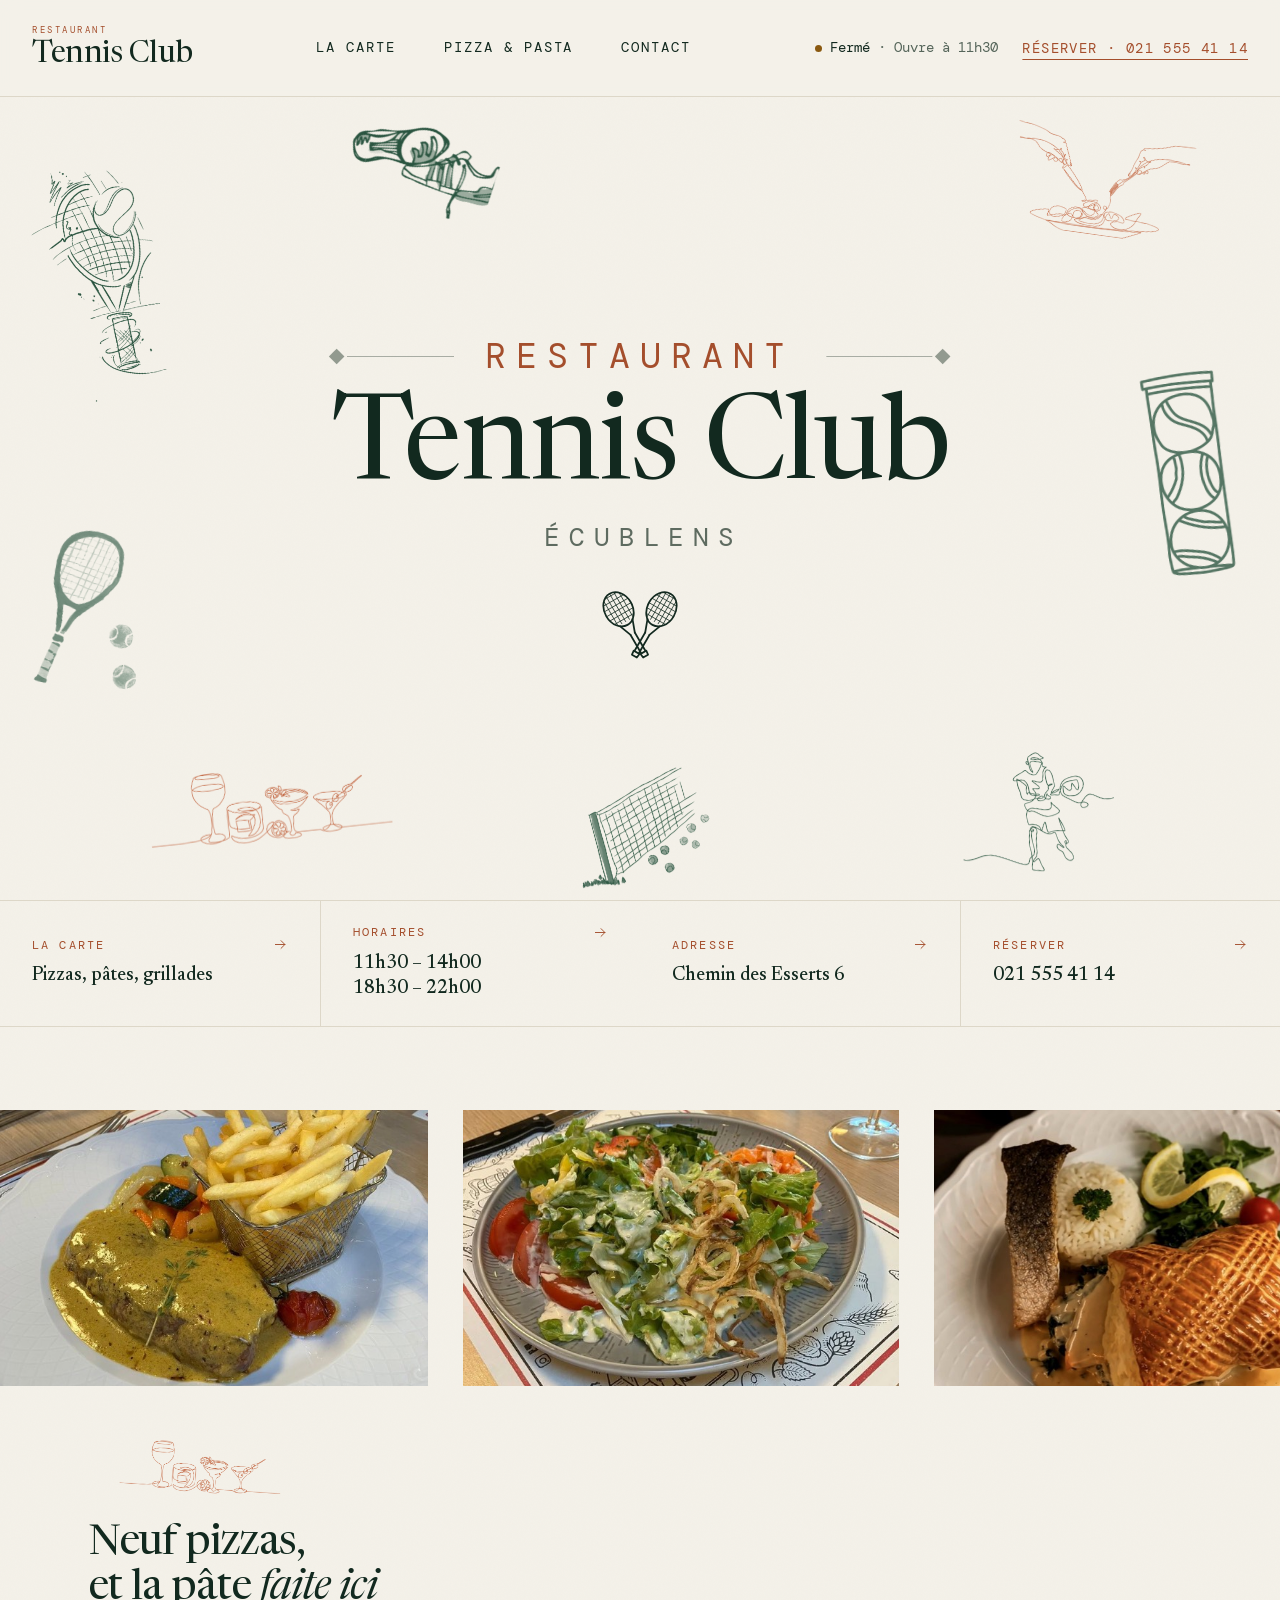
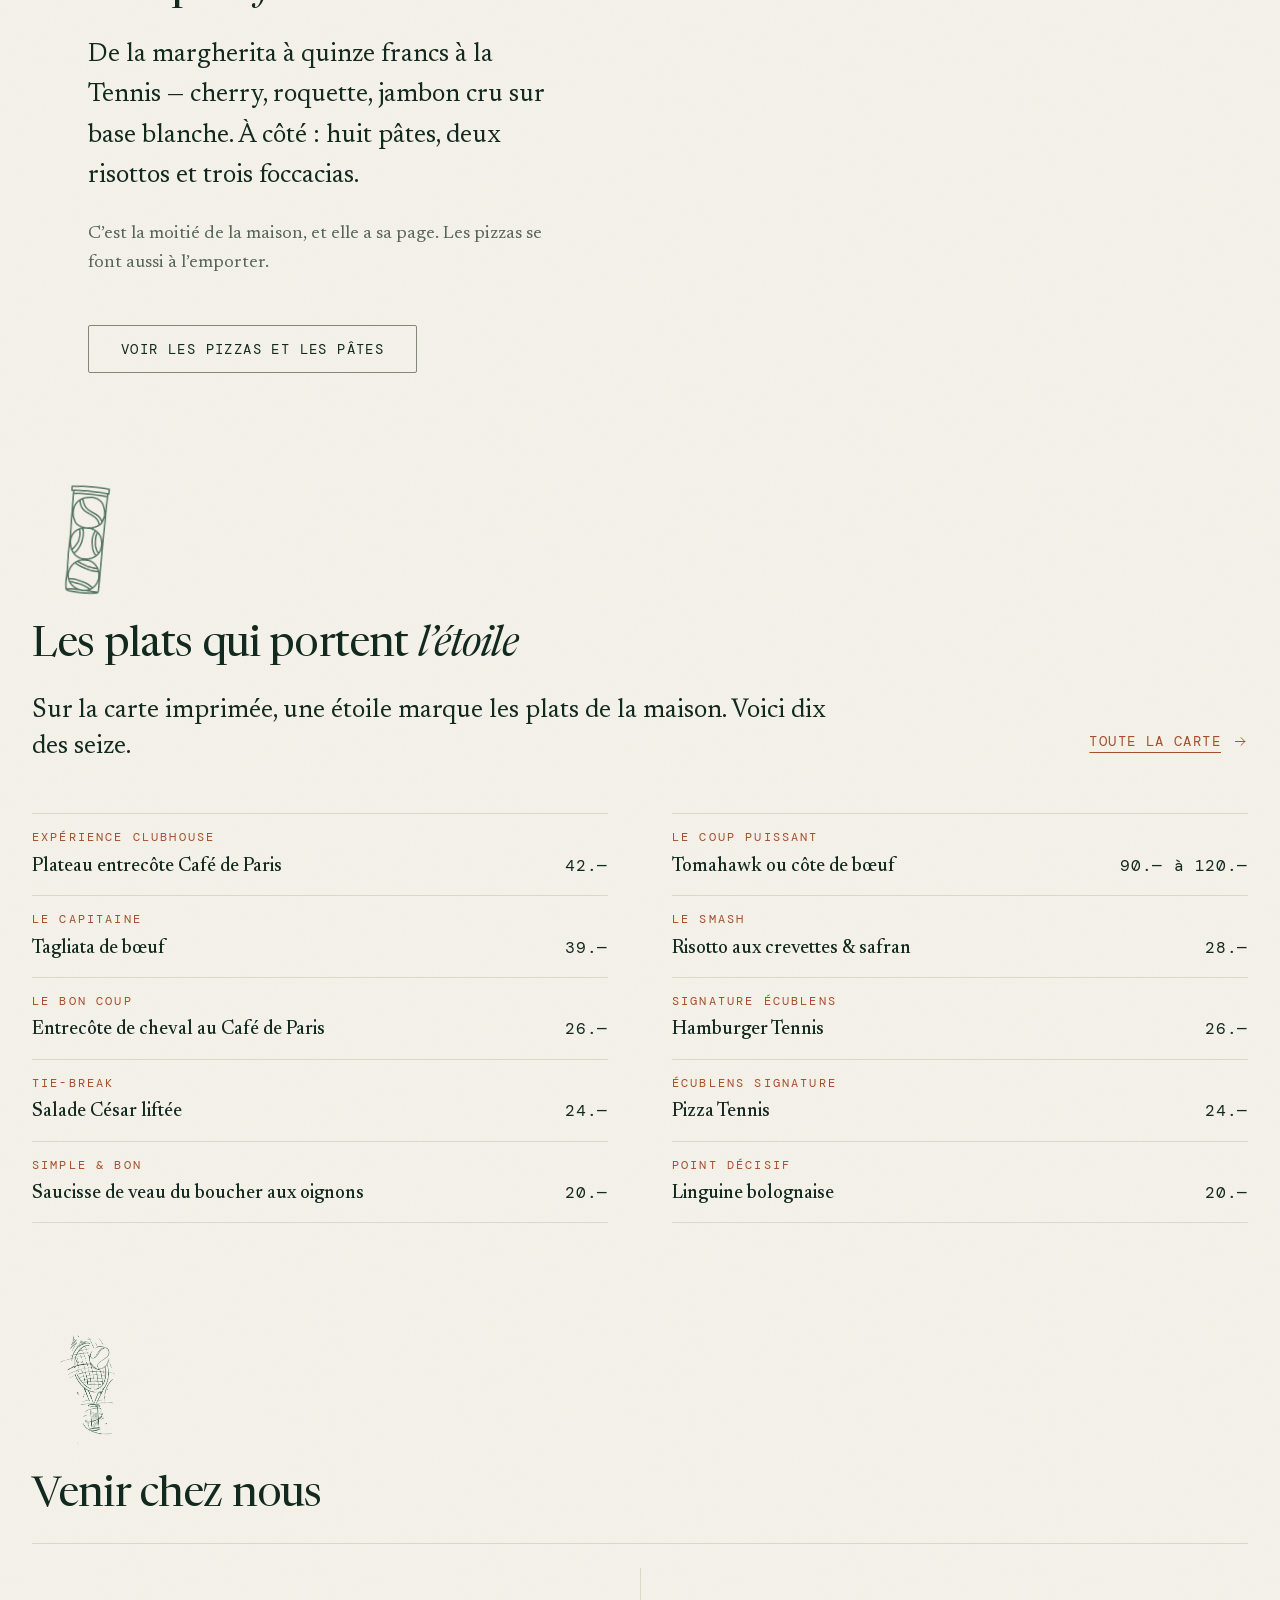
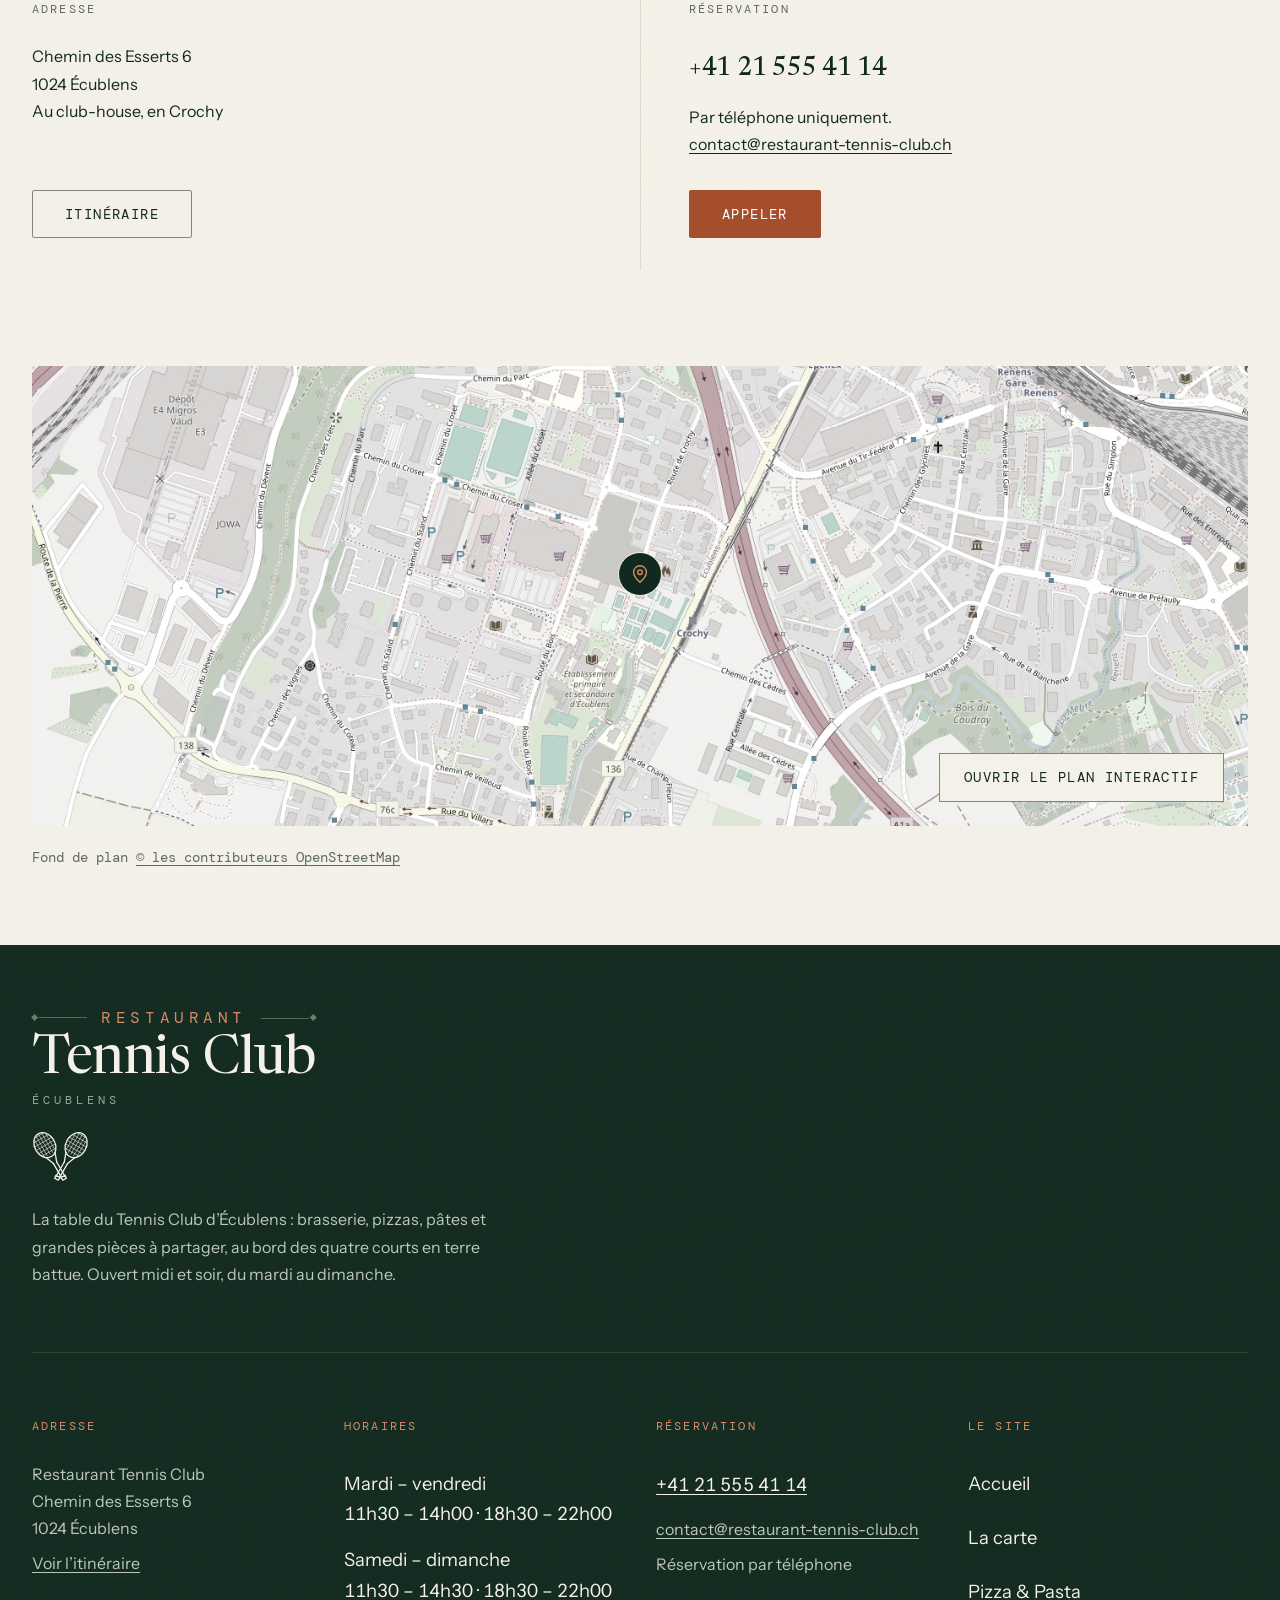
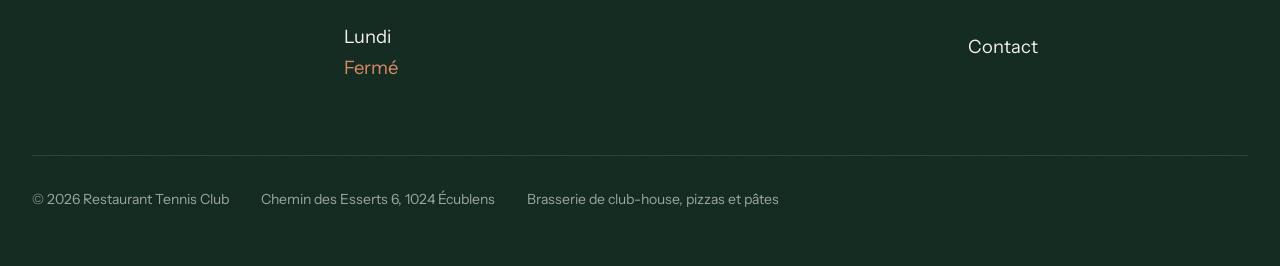
==== commit 78ddeea4: "Revue de finition : le favicon cassé, sept espaces insécables et six fossiles Dernière relecture de " ====
--- a/index.html
+++ b/index.html
@@ -18,7 +18,7 @@
     <title>Restaurant Tennis Club Écublens — brasserie, pizzas et pâtes</title>
     <meta
       name="description"
-      content="Le restaurant du Tennis Club d’Écublens : brasserie de club-house, pizzas, pâtes, risottos et grandes pièces à partager, au bord des courts en terre battue. Chemin des Esserts 6. Terrasse et parking. Ouvert du mardi au dimanche, midi et soir. Réservation au 021 555 41 14."
+      content="Brasserie du club-house d’Écublens, au bord des quatre courts en terre battue : pizzas, pâtes et grandes pièces à partager. Ouvert midi et soir, du mardi au dimanche."
     />
     <meta name="application-name" content="Restaurant Tennis Club Écublens" />
     <meta name="robots" content="index, follow, max-image-preview:large" />
@@ -658,7 +658,7 @@
             </h2>
             <p class="chapo">
               De la margherita à quinze francs à la Tennis — cherry, roquette, jambon cru sur
-              base blanche. À côté : huit pâtes, deux risottos et trois foccacias.
+              base blanche. À côté&nbsp;: huit pâtes, deux risottos et trois foccacias.
             </p>
             <p>
               C’est la moitié de la maison, et elle a sa page. Les pizzas se font aussi à
--- a/css/base.css
+++ b/css/base.css
@@ -196,7 +196,6 @@
    photographie touche donc le bord de l'écran, encoche comprise, sans jamais le
    dépasser. Au-delà de 900 px, elle rentre dans sa colonne. */
 @media (max-width: 899px) {
-  .photo-bordABord,
   .duo-visuel--bordABord {
     margin-inline: calc(-1 * var(--marge));
   }
--- a/css/accueil.css
+++ b/css/accueil.css
@@ -830,6 +830,15 @@
   margin-top: var(--sp-7);
 }
 
+/* Quarante-huit pixels séparent le bouton de ce qui le précède, et c'est la
+   bonne mesure quand un paragraphe s'intercale entre le titre et lui. Les deux
+   cartes n'en ont plus depuis que leurs chapôs sont supprimés : le bouton suit
+   le titre directement, et l'écart tombe à vingt-quatre. « Il y a trop d'espace
+   entre le début et la fin. » */
+.duo-titre + [data-actions] {
+  margin-top: var(--sp-5);
+}
+
 @media (max-width: 899px) {
   .duo-texte {
     order: 1;
@@ -839,14 +848,6 @@
     order: 2;
   }
 
-  /* Au doigt, la photographie de ce bloc s'intercale entre son texte et le bloc
-     suivant, qui en porte déjà une : deux, parfois trois photographies
-     d'affilée. Celle de la salle du soir montre en outre la même pièce que le
-     bandeau qui la suit. On la retire : sur petit écran, elle n'ajoutait que de
-     la longueur. */
-  .duo-visuel--horsMobile {
-    display: none;
-  }
 }
 
 /* Un duo sans image : le titre prend la colonne de lecture et rien d'autre. */
--- a/css/pages.css
+++ b/css/pages.css
@@ -10,10 +10,6 @@
    Un titre, une phrase, et la photographie ensuite. Jamais l'inverse : on doit
    savoir sur quelle page on est avant de voir une texture.
    ============================================================================ */
-.page-entete {
-  margin-bottom: var(--sp-6);
-}
-
 /* La carte n'est pas une section ordinaire — elle est coupée en deux par une
    photographie de respiration — mais elle porte le même demi-joint que toutes les
    autres, en haut comme en bas. Auparavant le vide du haut était emprunté à la
@@ -57,14 +53,6 @@
   .page-colonnePizzeria {
     max-width: 1120px;
   }
-}
-
-.page-supplements {
-  max-width: 60ch;
-  margin-top: var(--sp-3);
-  color: var(--encre-3);
-  font-size: var(--fs-legende);
-  line-height: 1.5;
 }
 
 /* ============================================================================
@@ -453,10 +441,19 @@
    bord gauche, et la photographie ne le franchit pas. Elle allait jusqu'aux
    bords du `wrapLarge`, soit trois cents pixels plus large que la carte
    qu'elle sépare en deux. */
-/* La respiration prend la mesure de la colonne de plats : la page n'a qu'un
-   bord gauche, et la photographie ne le franchit pas. Au doigt, elle va au
-   contraire d'un bord à l'autre de l'écran — voir `.photo-bordABord` dans
-   `base.css` : seule sur sa ligne, elle n'a aucun texte à qui s'aligner. */
+/* LES BANDES SONT DANS LA CARTE, PAS AVANT ELLE.
+
+   La page a porté une photographie dans son haut de page, à côté du titre. Le
+   client : « mets des images dans la carte, mais de la même disposition que
+   dans l'Étoile, c'est-à-dire intégrées dans la carte, pas avant ». Le site
+   modèle fait exactement cela : sa carte n'a aucune image en ouverture, et une
+   bande vient respirer entre deux groupes de familles, à la mesure de la
+   colonne de plats. Nous en avons trois, la carte étant deux fois plus longue.
+
+   Elles prennent donc la mesure de la colonne : la page n'a qu'un bord gauche,
+   et la photographie ne le franchit pas. Au doigt, elle va au contraire d'un
+   bord à l'autre de l'écran — voir `.photo-bordABord` dans `base.css` : seule
+   sur sa ligne, elle n'a aucun texte à qui s'aligner. */
 .respirationcarte-respiration {
   max-width: var(--colonne-lecture);
   margin-block: var(--joint);
@@ -481,13 +478,47 @@
   }
 }
 
+/* TROIS BANDES, TROIS RAPPORTS. La règle du site est que deux photographies ne
+   sont jamais d'accord — ni la même largeur, ni le même format. Trois bandes du
+   même rapport à la file feraient un gabarit ; trois rapports différents font
+   une carte illustrée. */
 .respirationcarte-cadre {
   --ratio: 4 / 3;
+}
+
+.respirationcarte-cadre--haute {
+  --ratio: 3 / 2;
+}
+
+.respirationcarte-cadre--bande {
+  --ratio: 5 / 3;
+}
+
+/* LA TERRASSE NE SE RECADRE PAS, À AUCUNE TAILLE.
+
+   Les autres bandes prennent une tranche de leur photographie : les nôtres sont
+   des portraits, et une bande large y coupe forcément. Celle-ci a été DÉCOUPÉE
+   AU FICHIER, en seize neuvièmes, sur les quatre verres et les courts derrière ;
+   le cadre garde donc le même rapport partout, du téléphone au grand écran, et
+   la photographie s'affiche entière. « Elle est coupée, et ça je ne veux pas. » */
+.respirationcarte-cadre--terrasse {
+  --ratio: 16 / 9;
 }
 
 @media (min-width: 700px) {
   .respirationcarte-cadre {
     --ratio: 2 / 1;
+  }
+
+  /* 12/5 et non 16/9 : sur une colonne de 1 120 px, seize neuvièmes font
+     630 px de haut, soit les deux tiers d'un écran de portable pour une bande
+     qui doit faire respirer, pas interrompre. */
+  .respirationcarte-cadre--haute {
+    --ratio: 12 / 5;
+  }
+
+  .respirationcarte-cadre--bande {
+    --ratio: 5 / 2;
   }
 }
 
@@ -817,10 +848,16 @@
   font-size: var(--fs-legende);
 }
 
+/* Le crédit tient sur deux lignes au doigt, et il faut que ce soit LES DEUX
+   BONNES : « Fond de plan » d'un côté, la mention d'OpenStreetMap de l'autre.
+   Sans cette ligne, la coupure tombait au milieu de la mention — « © les » sur
+   la première ligne, « contributeurs OpenStreetMap » sur la seconde. */
 .plan-credit a {
+  display: inline-block;
   padding-block: var(--sp-2);
   text-decoration: underline;
   text-underline-offset: 3px;
+  white-space: nowrap;
 }
 
 /* ============================================================================
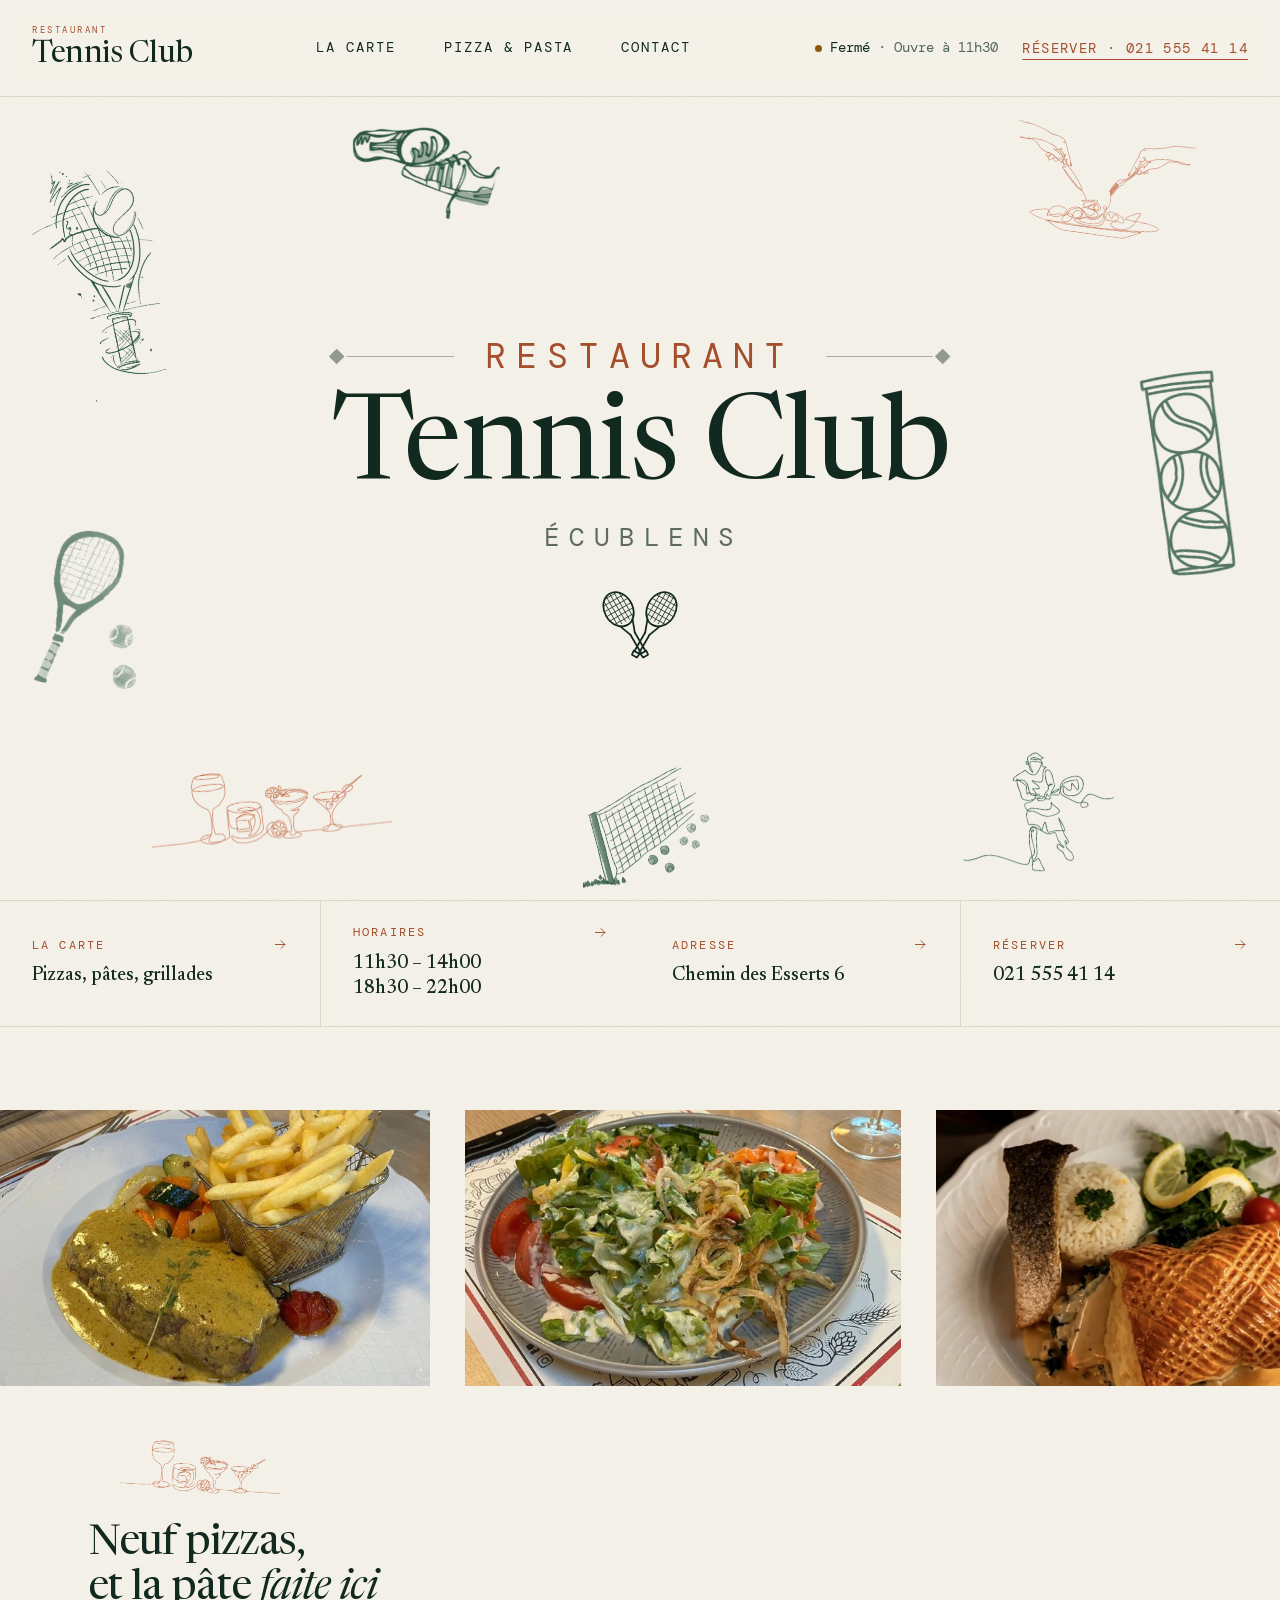
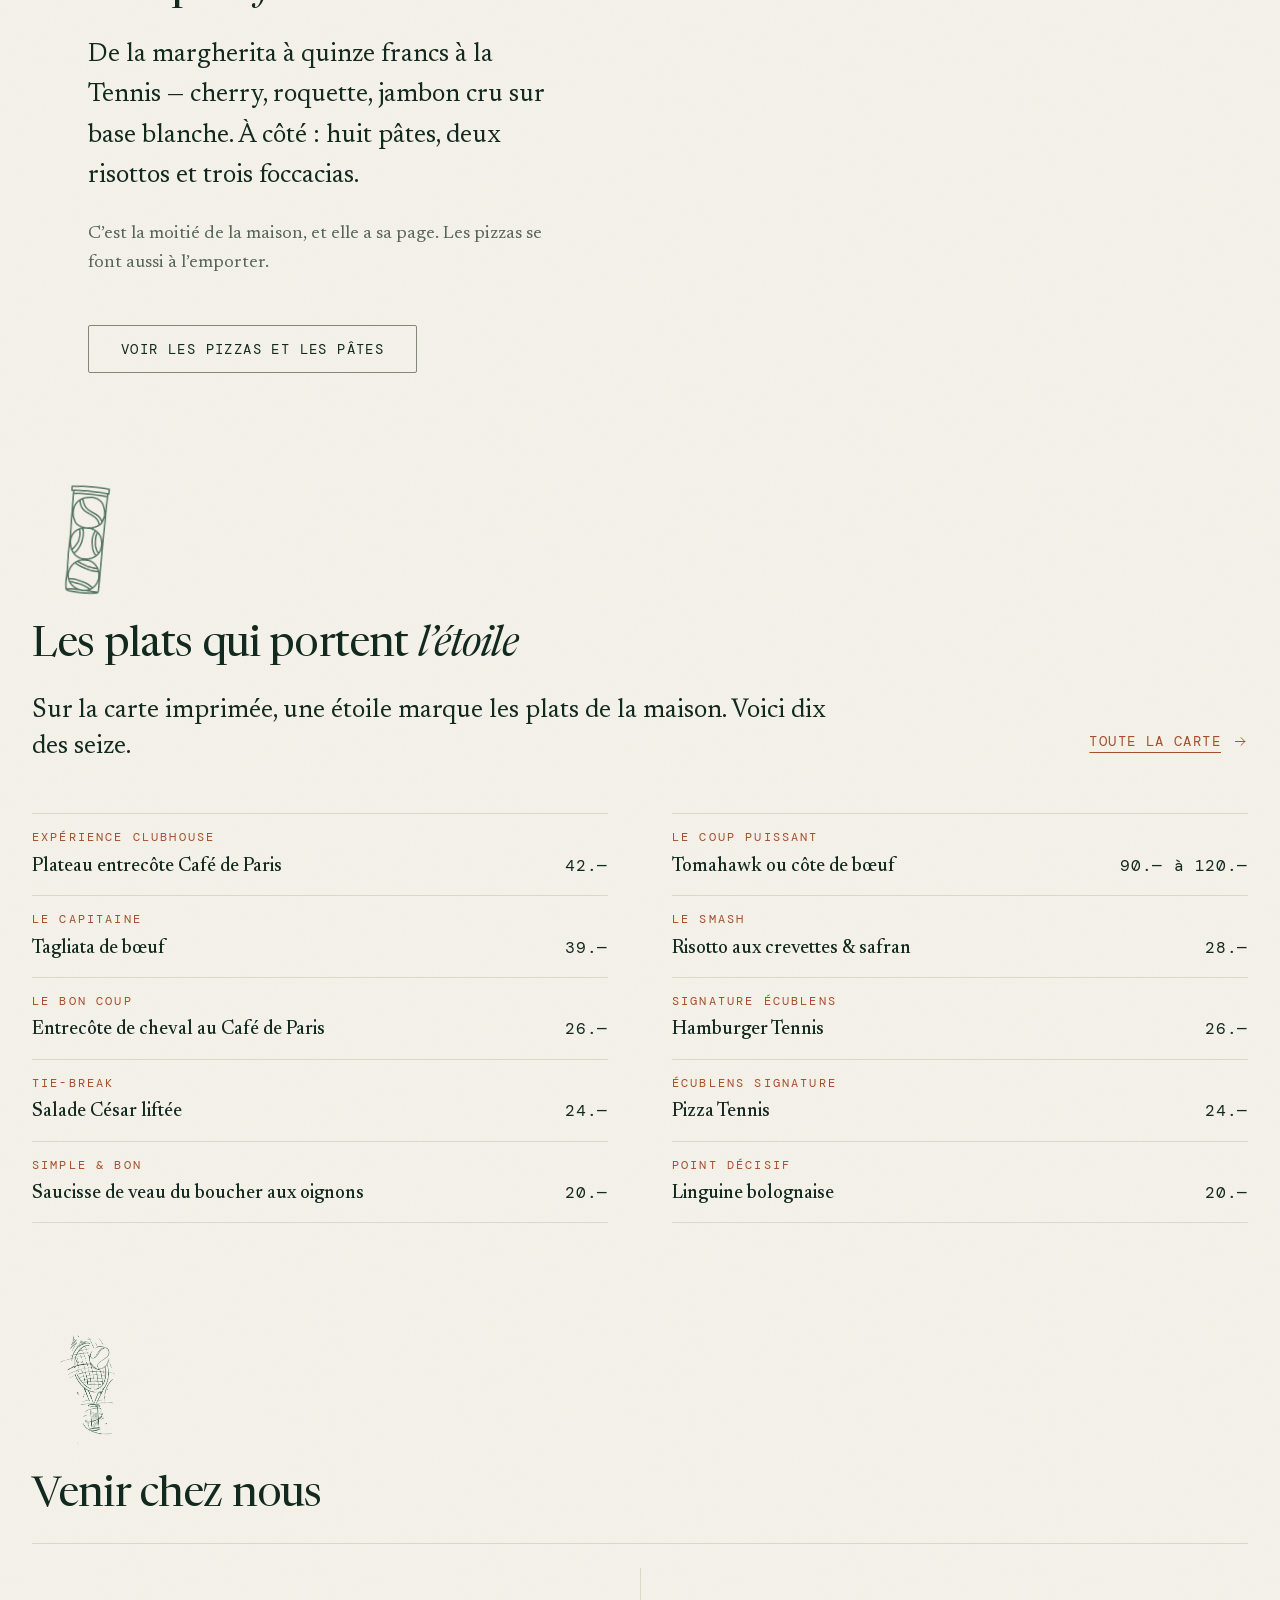
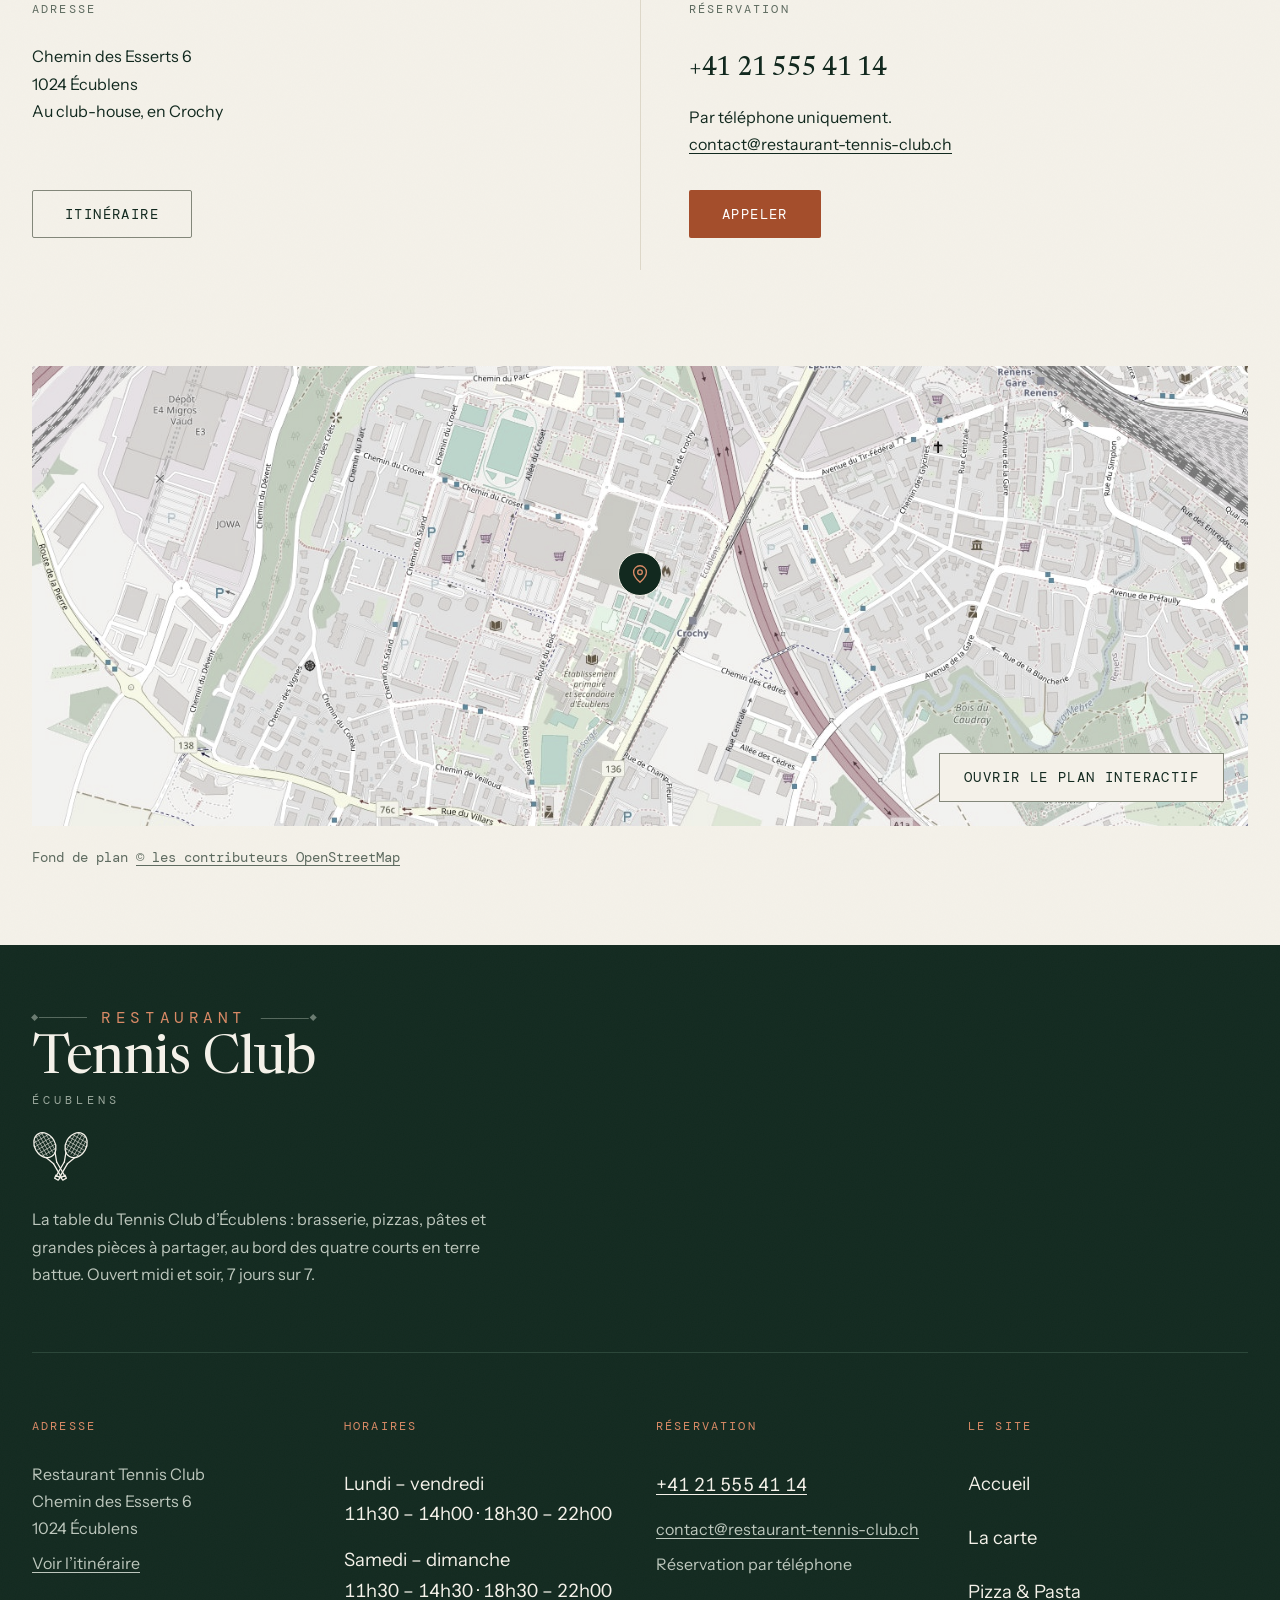
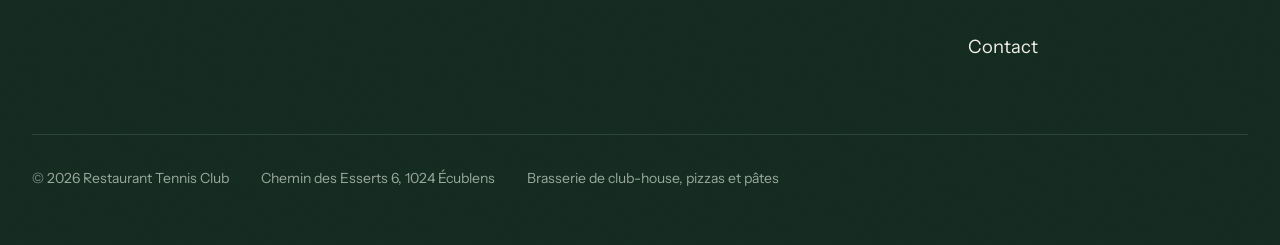
==== commit d3f7ca40: "Le restaurant ouvre 7 jours sur 7 : le lundi rejoint la semaine Le lundi n'est plus fermé. Il prend " ====
--- a/index.html
+++ b/index.html
@@ -18,7 +18,7 @@
     <title>Restaurant Tennis Club Écublens — brasserie, pizzas et pâtes</title>
     <meta
       name="description"
-      content="Brasserie du club-house d’Écublens, au bord des quatre courts en terre battue : pizzas, pâtes et grandes pièces à partager. Ouvert midi et soir, du mardi au dimanche."
+      content="Brasserie du club-house d’Écublens, au bord des quatre courts en terre battue : pizzas, pâtes et grandes pièces à partager. Ouvert midi et soir, 7 jours sur 7."
     />
     <meta name="application-name" content="Restaurant Tennis Club Écublens" />
     <meta name="robots" content="index, follow, max-image-preview:large" />
@@ -27,7 +27,7 @@
     <meta property="og:title" content="Restaurant Tennis Club Écublens — brasserie, pizzas et pâtes" />
     <meta
       property="og:description"
-      content="Pizzas, pâtes, grillades et grandes pièces à partager, au bord des courts. Chemin des Esserts 6, à Écublens. Terrasse, parking, ouvert du mardi au dimanche."
+      content="Pizzas, pâtes, grillades et grandes pièces à partager, au bord des courts. Chemin des Esserts 6, à Écublens. Terrasse, parking, ouvert 7 jours sur 7."
     />
     <meta property="og:url" content="https://www.restaurant-tennis-club.ch/" />
     <meta property="og:site_name" content="Restaurant Tennis Club Écublens" />
@@ -101,13 +101,13 @@
         "openingHoursSpecification": [
           {
             "@type": "OpeningHoursSpecification",
-            "dayOfWeek": ["Tuesday", "Wednesday", "Thursday", "Friday"],
+            "dayOfWeek": ["Monday", "Tuesday", "Wednesday", "Thursday", "Friday"],
             "opens": "11:30",
             "closes": "14:00"
           },
           {
             "@type": "OpeningHoursSpecification",
-            "dayOfWeek": ["Tuesday", "Wednesday", "Thursday", "Friday"],
+            "dayOfWeek": ["Monday", "Tuesday", "Wednesday", "Thursday", "Friday"],
             "opens": "18:30",
             "closes": "22:00"
           },
@@ -152,7 +152,7 @@
           <div class="header-actions">
             <span class="header-etat etatouverturelive-etat">
               <span class="etatouverturelive-pastille"></span>
-              <span class="etatouverturelive-detail">Midi et soir, du mardi au dimanche</span>
+              <span class="etatouverturelive-detail">Midi et soir, 7 jours sur 7</span>
             </span>
 
             <a
@@ -270,7 +270,7 @@
             data-analytics="call"
             >Réserver · 021 555 41 14</a
           >
-          <address>Chemin des Esserts 6, 1024 Écublens<br />Fermé le lundi</address>
+          <address>Chemin des Esserts 6, 1024 Écublens<br />Ouvert 7 jours sur 7</address>
         </div>
       </div>
     </dialog>
@@ -908,8 +908,8 @@
           <span class="enseigne enseigne--pied enseigne--orne"><span class="enseigne-sur"><i class="enseigne-regle" aria-hidden="true"></i>Restaurant<i class="enseigne-regle" aria-hidden="true"></i></span><span class="enseigne-nom">Tennis Club</span><span class="enseigne-lieu">Écublens</span><span class="enseigne-marque" aria-hidden="true"></span></span>
           <p class="footer-devise">
             La table du Tennis Club d’Écublens : brasserie, pizzas, pâtes et grandes pièces
-            à partager, au bord des quatre courts en terre battue. Ouvert midi et soir, du
-            mardi au dimanche.
+            à partager, au bord des quatre courts en terre battue. Ouvert midi et soir,
+            7 jours sur 7.
           </p>
         </div>
 
@@ -931,16 +931,12 @@
             <h2>Horaires</h2>
             <dl>
               <div class="footer-horaire">
-                <dt>Mardi – vendredi</dt>
+                <dt>Lundi – vendredi</dt>
                 <dd>11h30 – 14h00 · 18h30 – 22h00</dd>
               </div>
               <div class="footer-horaire">
                 <dt>Samedi – dimanche</dt>
                 <dd>11h30 – 14h30 · 18h30 – 22h00</dd>
-              </div>
-              <div class="footer-horaire">
-                <dt>Lundi</dt>
-                <dd class="footer-fermeture">Fermé</dd>
               </div>
             </dl>
           </div>
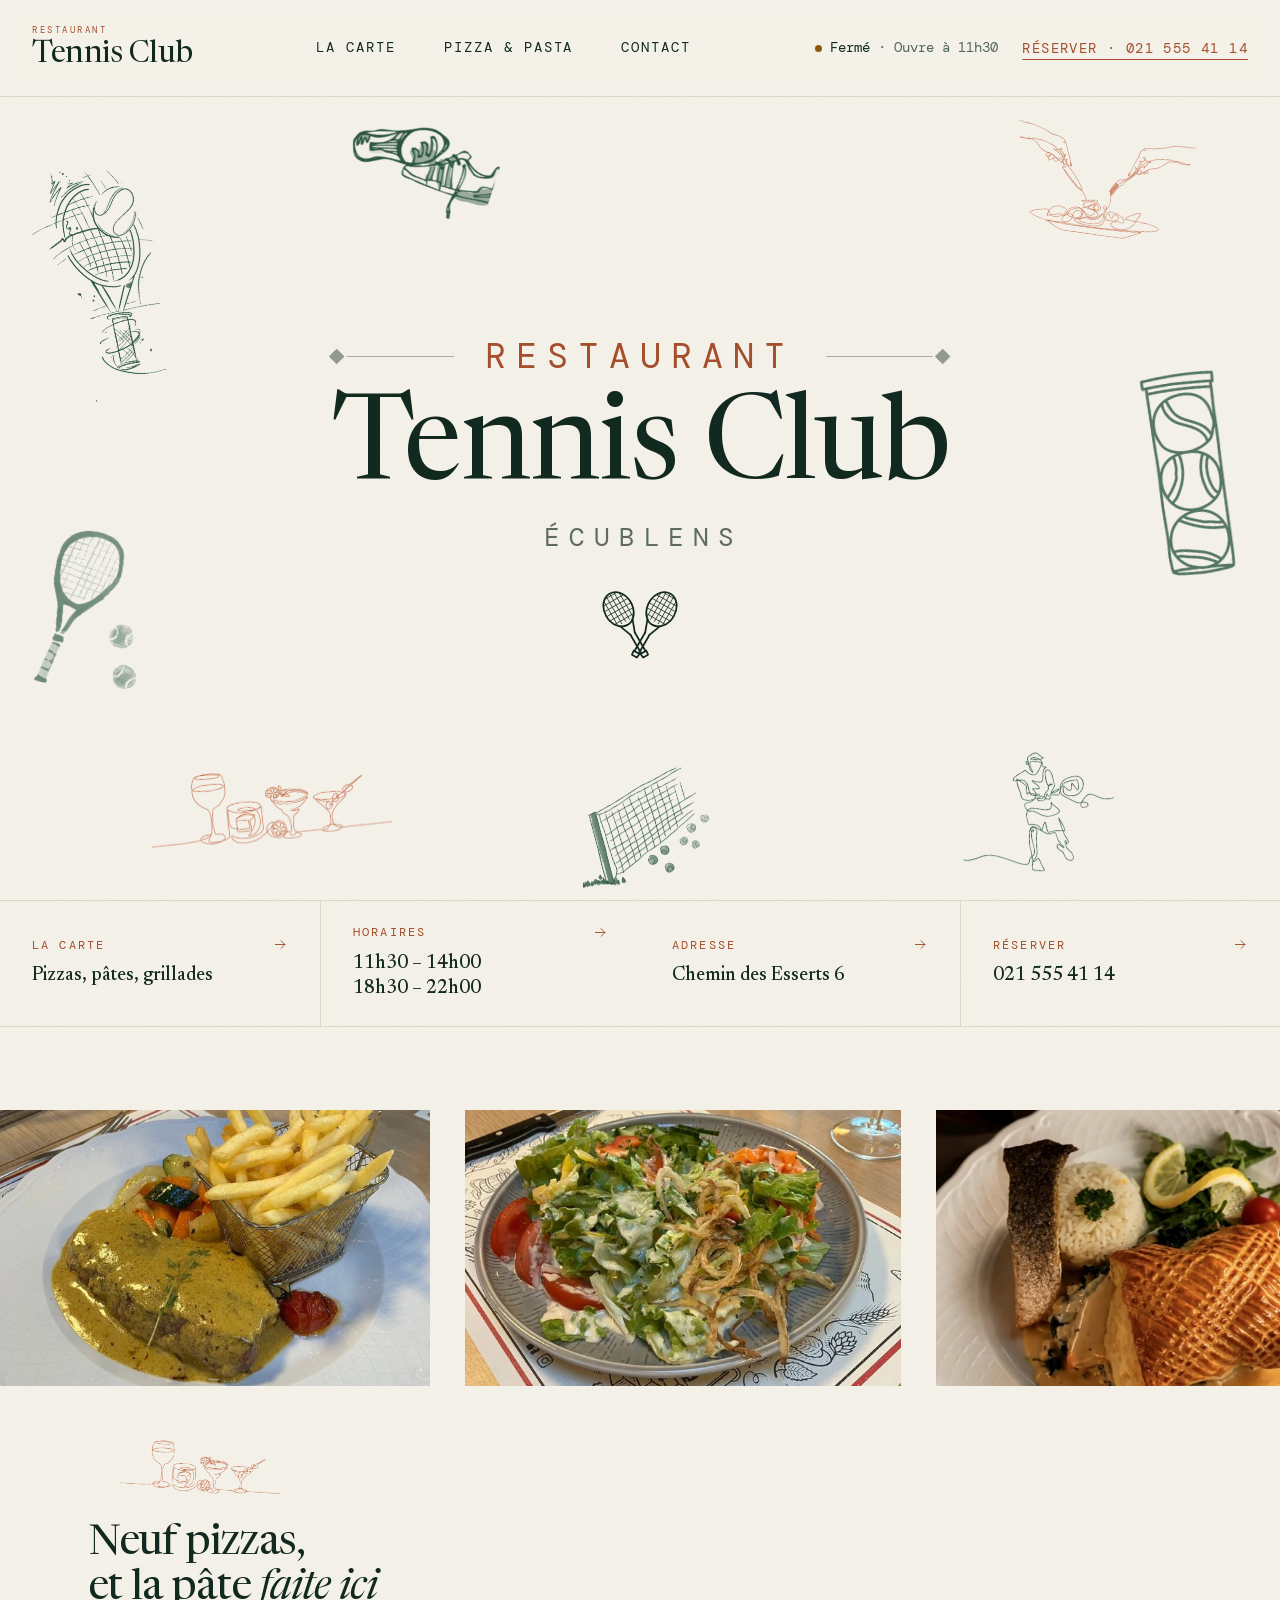
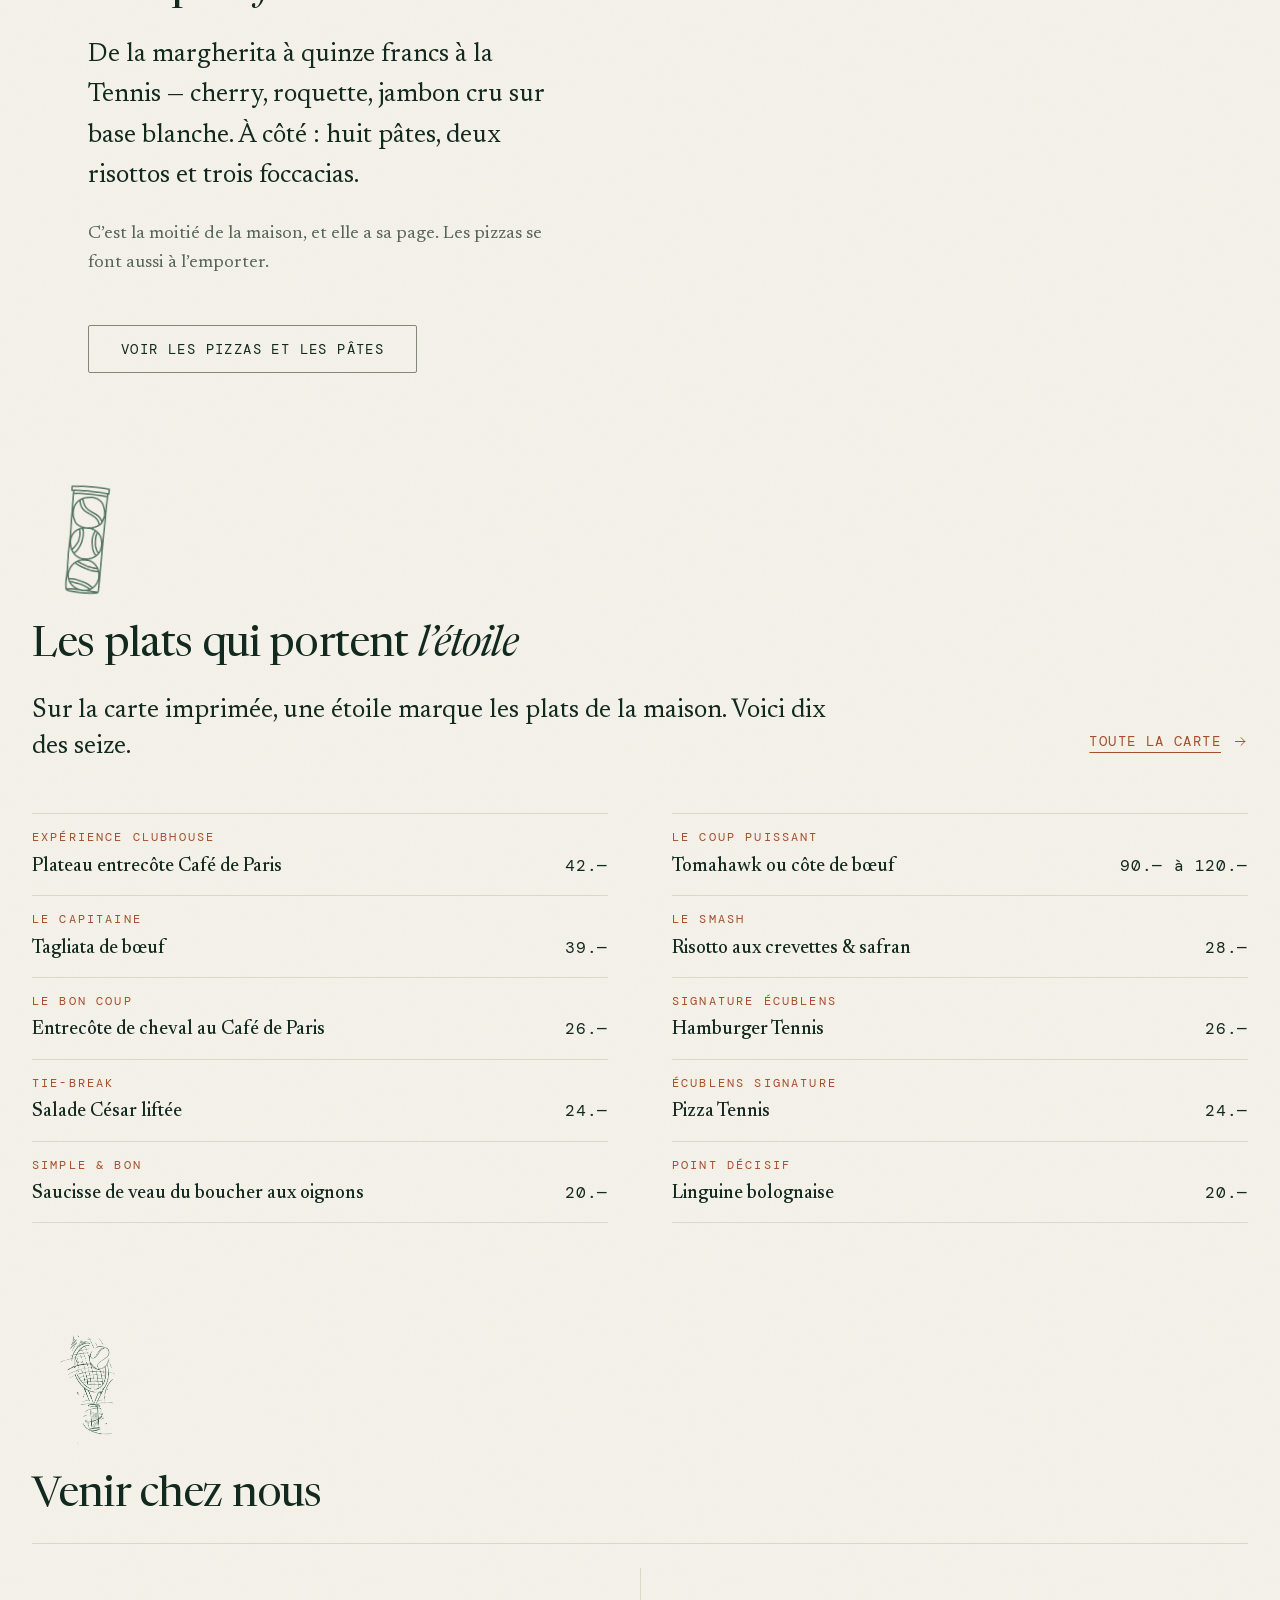
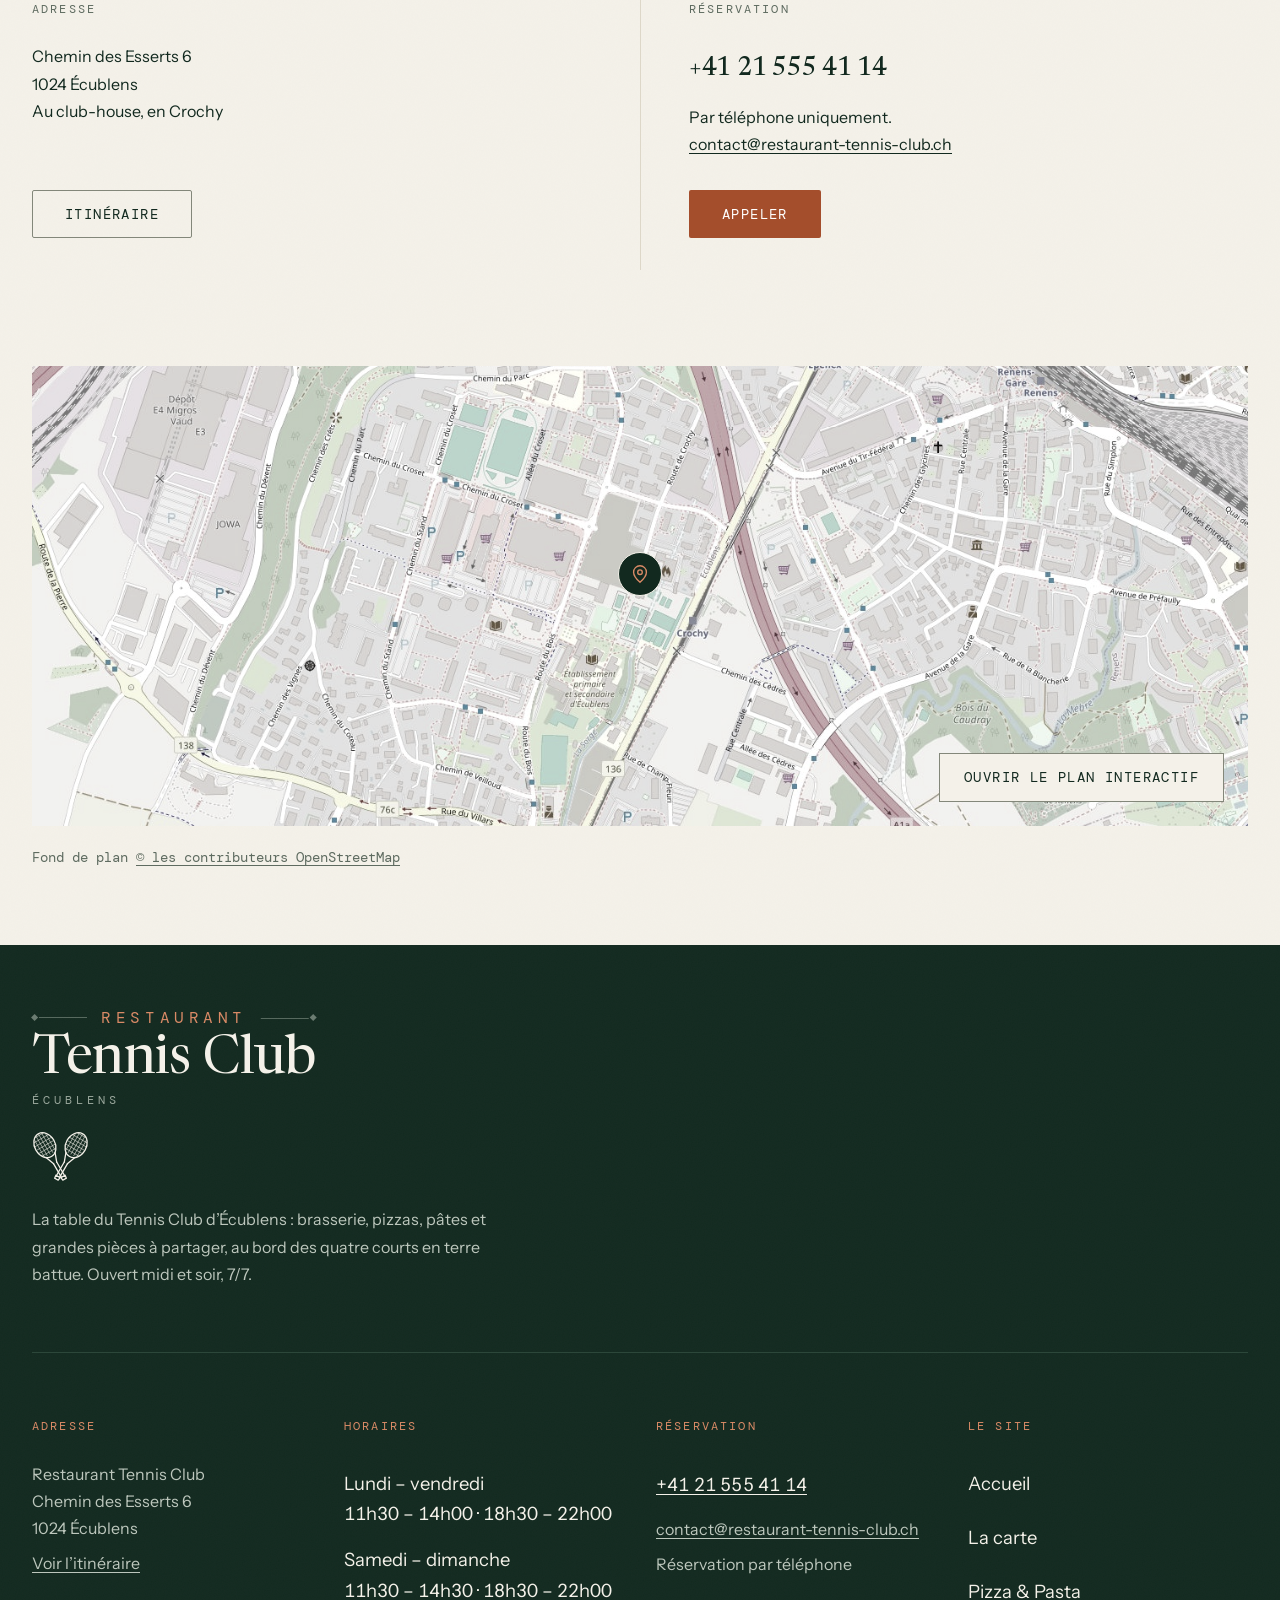
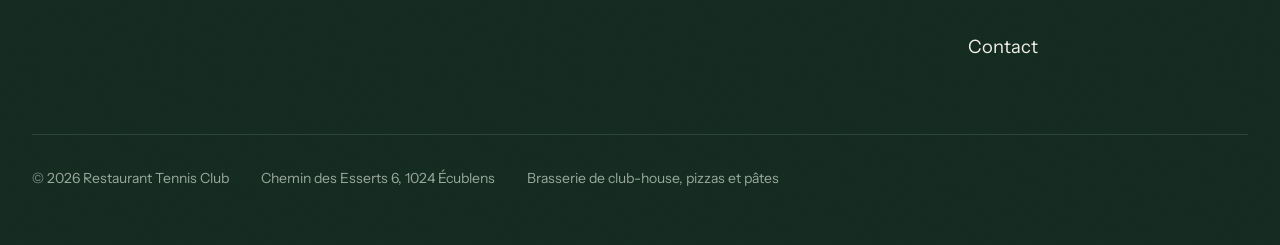
==== commit 2c2c663c: "« Ouvert 7/7 », mot pour mot, comme le client l'a écrit La formulation « 7 jours sur 7 » devient « 7" ====
--- a/index.html
+++ b/index.html
@@ -18,7 +18,7 @@
     <title>Restaurant Tennis Club Écublens — brasserie, pizzas et pâtes</title>
     <meta
       name="description"
-      content="Brasserie du club-house d’Écublens, au bord des quatre courts en terre battue : pizzas, pâtes et grandes pièces à partager. Ouvert midi et soir, 7 jours sur 7."
+      content="Brasserie du club-house d’Écublens, au bord des quatre courts en terre battue : pizzas, pâtes et grandes pièces à partager. Ouvert midi et soir, 7/7."
     />
     <meta name="application-name" content="Restaurant Tennis Club Écublens" />
     <meta name="robots" content="index, follow, max-image-preview:large" />
@@ -27,7 +27,7 @@
     <meta property="og:title" content="Restaurant Tennis Club Écublens — brasserie, pizzas et pâtes" />
     <meta
       property="og:description"
-      content="Pizzas, pâtes, grillades et grandes pièces à partager, au bord des courts. Chemin des Esserts 6, à Écublens. Terrasse, parking, ouvert 7 jours sur 7."
+      content="Pizzas, pâtes, grillades et grandes pièces à partager, au bord des courts. Chemin des Esserts 6, à Écublens. Terrasse, parking, ouvert 7/7."
     />
     <meta property="og:url" content="https://www.restaurant-tennis-club.ch/" />
     <meta property="og:site_name" content="Restaurant Tennis Club Écublens" />
@@ -152,7 +152,7 @@
           <div class="header-actions">
             <span class="header-etat etatouverturelive-etat">
               <span class="etatouverturelive-pastille"></span>
-              <span class="etatouverturelive-detail">Midi et soir, 7 jours sur 7</span>
+              <span class="etatouverturelive-detail">Midi et soir, 7/7</span>
             </span>
 
             <a
@@ -270,7 +270,7 @@
             data-analytics="call"
             >Réserver · 021 555 41 14</a
           >
-          <address>Chemin des Esserts 6, 1024 Écublens<br />Ouvert 7 jours sur 7</address>
+          <address>Chemin des Esserts 6, 1024 Écublens<br />Ouvert 7/7</address>
         </div>
       </div>
     </dialog>
@@ -908,8 +908,7 @@
           <span class="enseigne enseigne--pied enseigne--orne"><span class="enseigne-sur"><i class="enseigne-regle" aria-hidden="true"></i>Restaurant<i class="enseigne-regle" aria-hidden="true"></i></span><span class="enseigne-nom">Tennis Club</span><span class="enseigne-lieu">Écublens</span><span class="enseigne-marque" aria-hidden="true"></span></span>
           <p class="footer-devise">
             La table du Tennis Club d’Écublens : brasserie, pizzas, pâtes et grandes pièces
-            à partager, au bord des quatre courts en terre battue. Ouvert midi et soir,
-            7 jours sur 7.
+            à partager, au bord des quatre courts en terre battue. Ouvert midi et soir, 7/7.
           </p>
         </div>
 
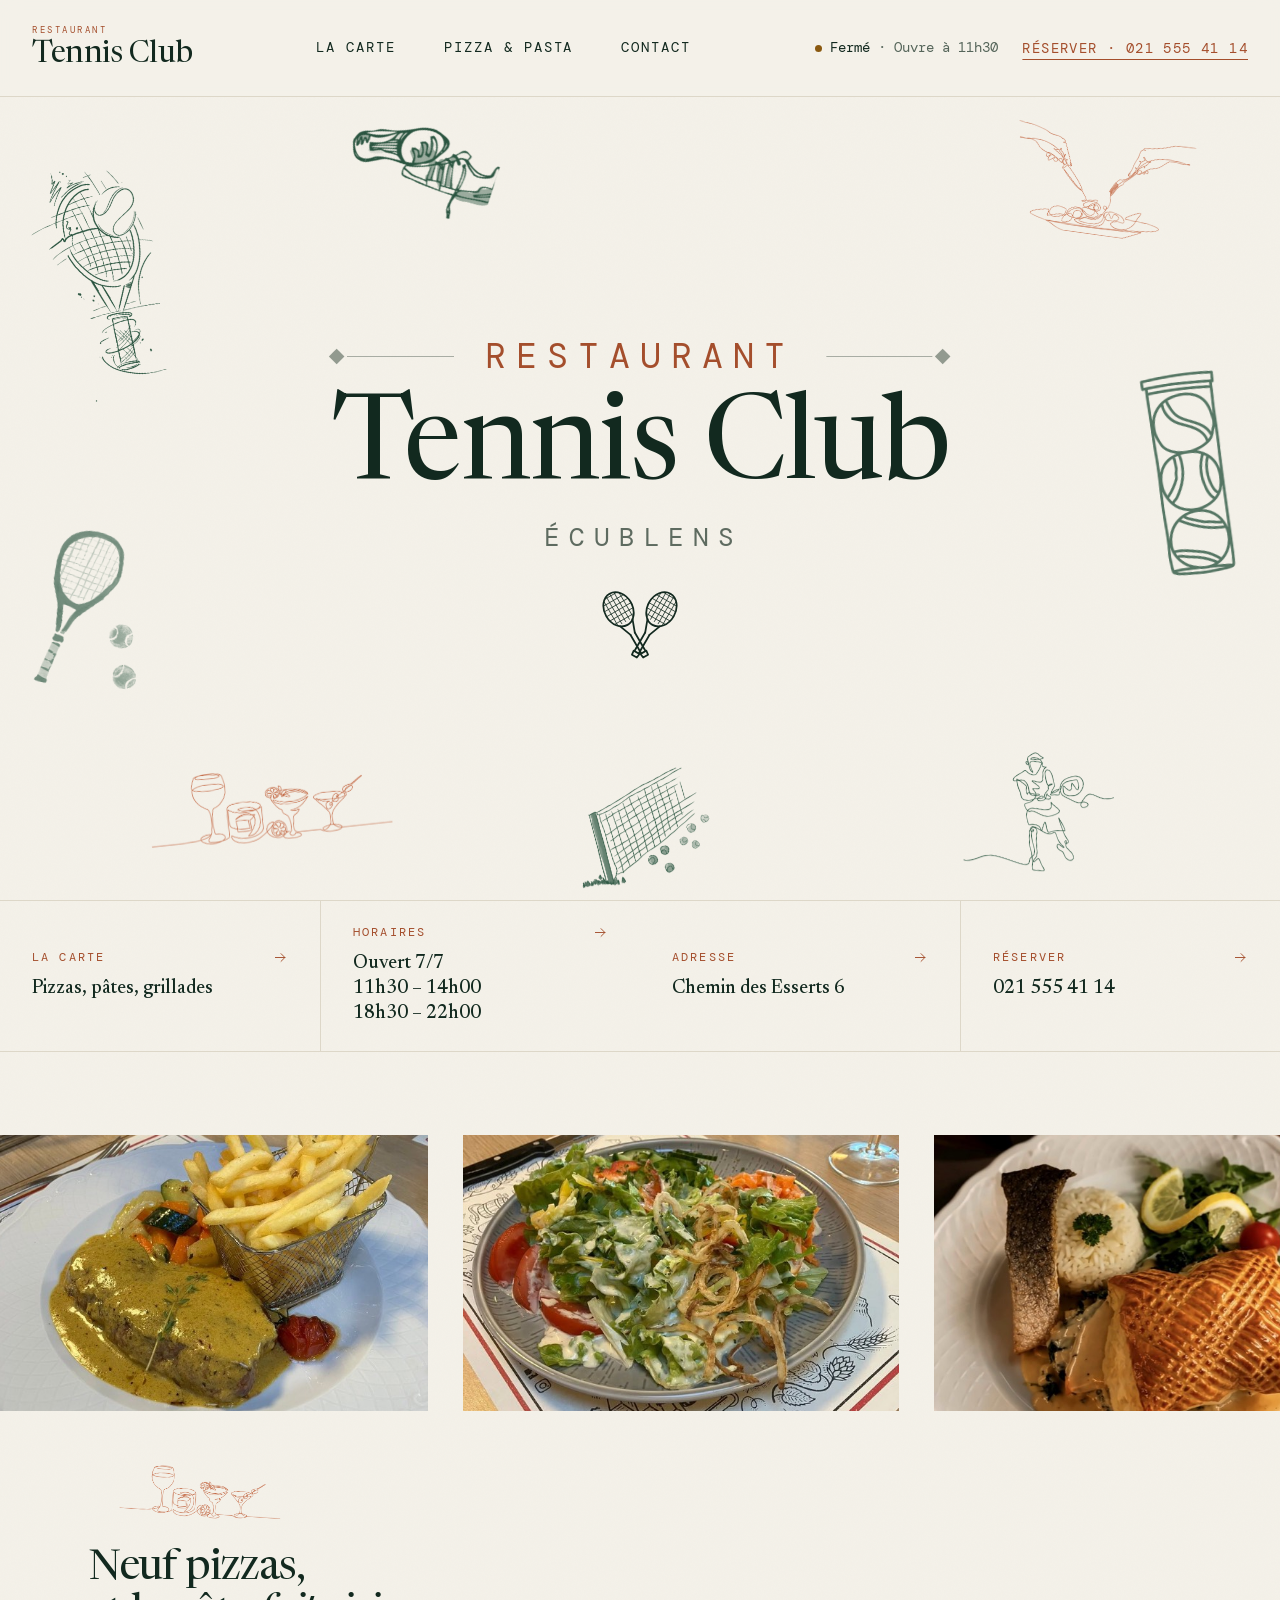
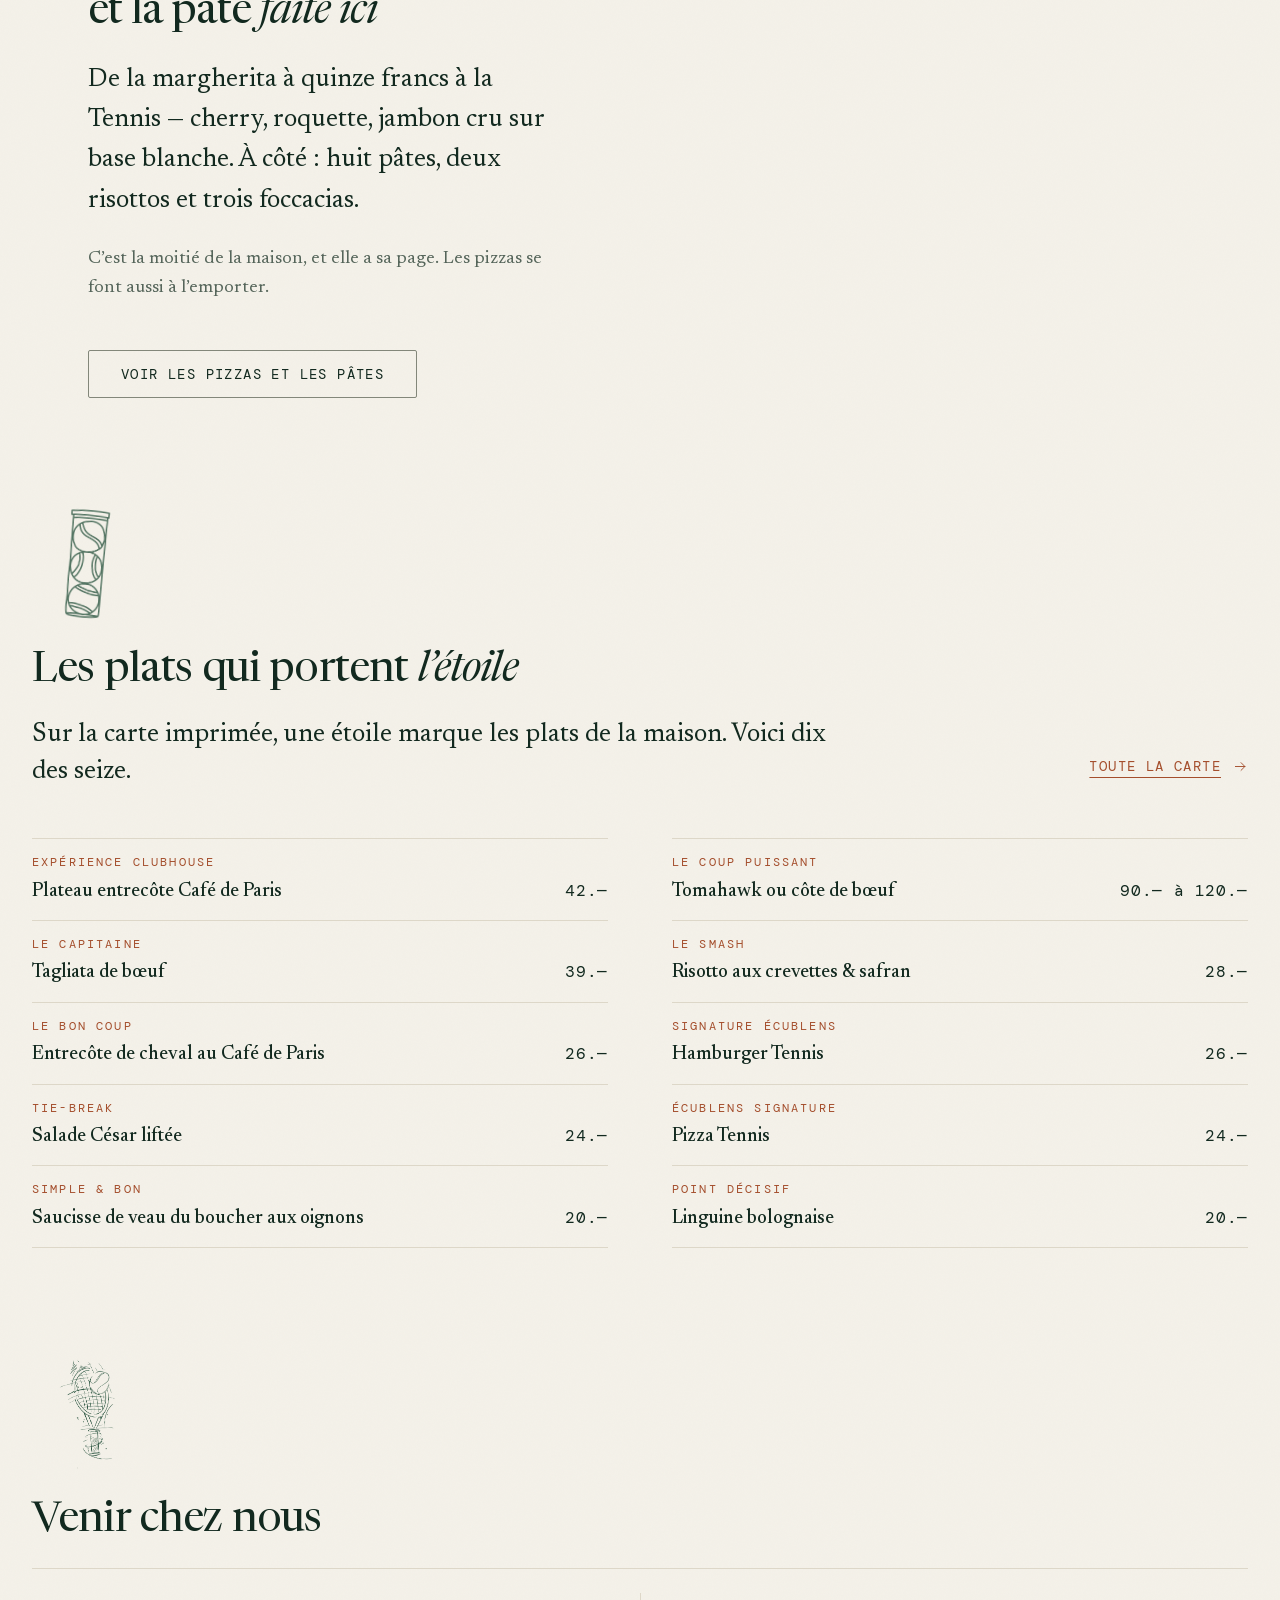
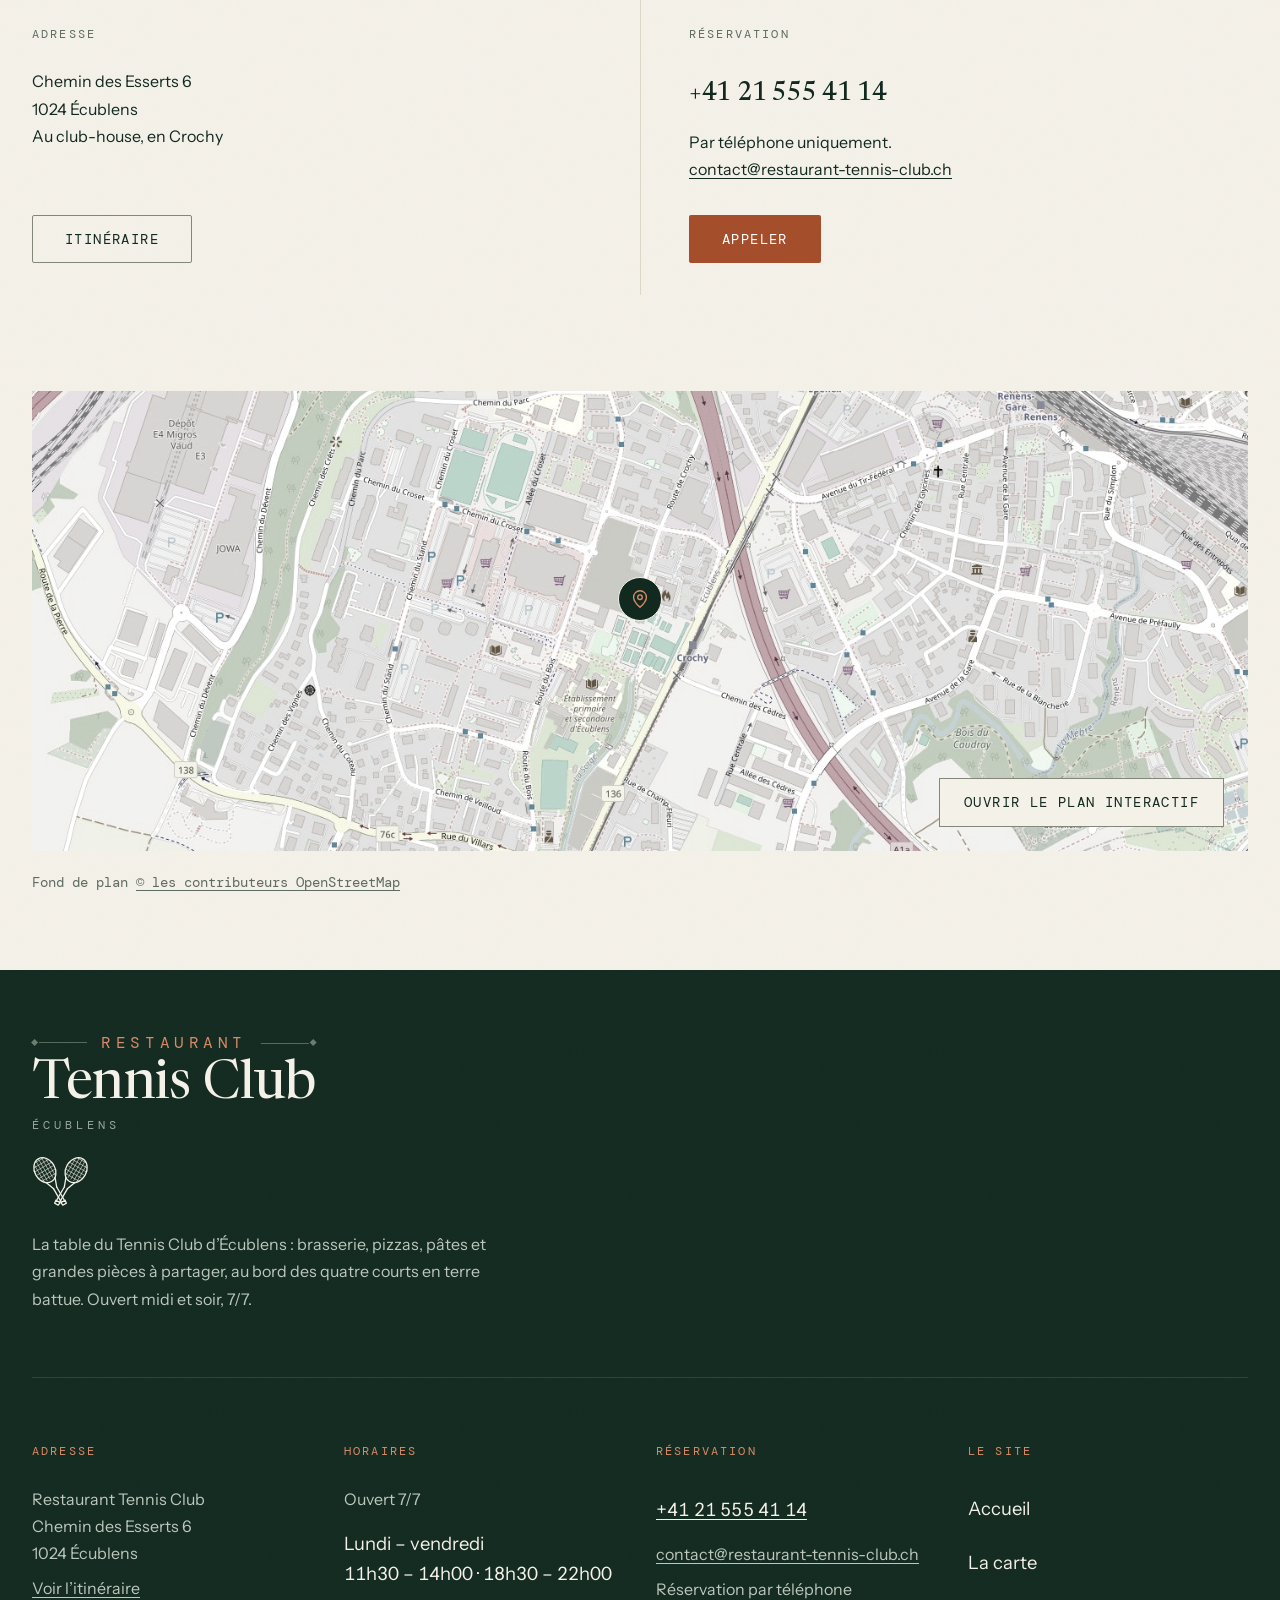
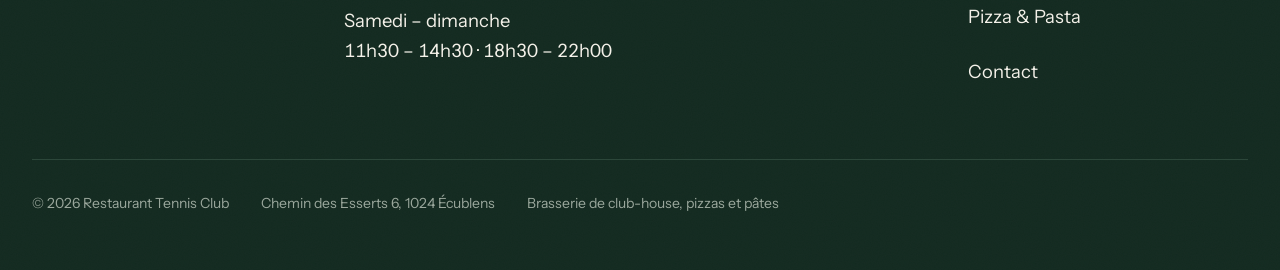
==== commit 97bac2fe: "« Ouvert 7/7 » se voit enfin : la bande d'accès direct et le pied de page Le message était écrit par" ====
--- a/index.html
+++ b/index.html
@@ -423,7 +423,7 @@
                 <path d="M4 12h15 M13 6l6 6-6 6"></path>
               </svg>
             </span>
-            <span class="accesdirect-valeur">11h30 – 14h00<br />18h30 – 22h00</span>
+            <span class="accesdirect-valeur">Ouvert 7/7<br />11h30 – 14h00<br />18h30 – 22h00</span>
           </a>
 
           <a
@@ -928,6 +928,7 @@
 
           <div class="footer-colonne">
             <h2>Horaires</h2>
+            <p class="footer-ouverture">Ouvert 7/7</p>
             <dl>
               <div class="footer-horaire">
                 <dt>Lundi – vendredi</dt>
--- a/css/composants.css
+++ b/css/composants.css
@@ -1108,7 +1108,8 @@
   margin: 0;
 }
 
-.footer-fermeture {
+.footer-ouverture {
+  margin: 0 0 var(--sp-2);
   color: var(--accent);
 }
 
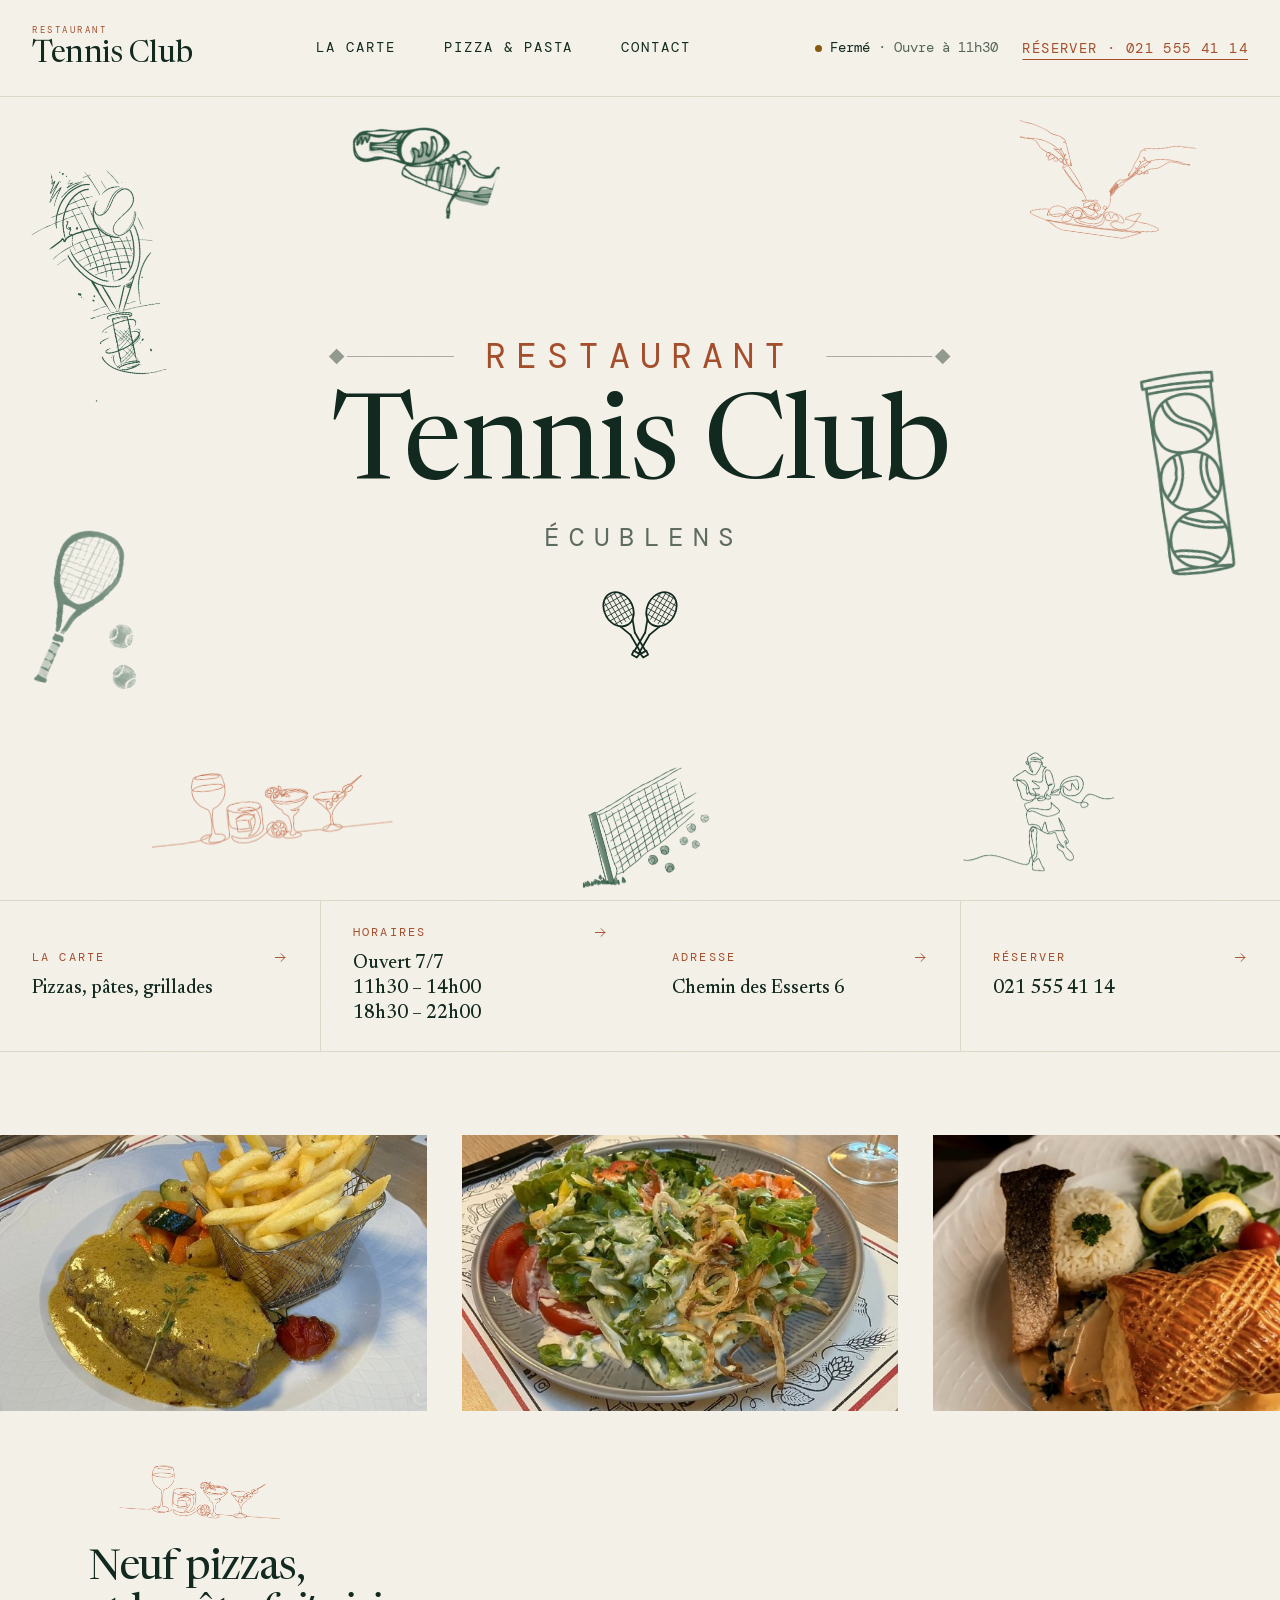
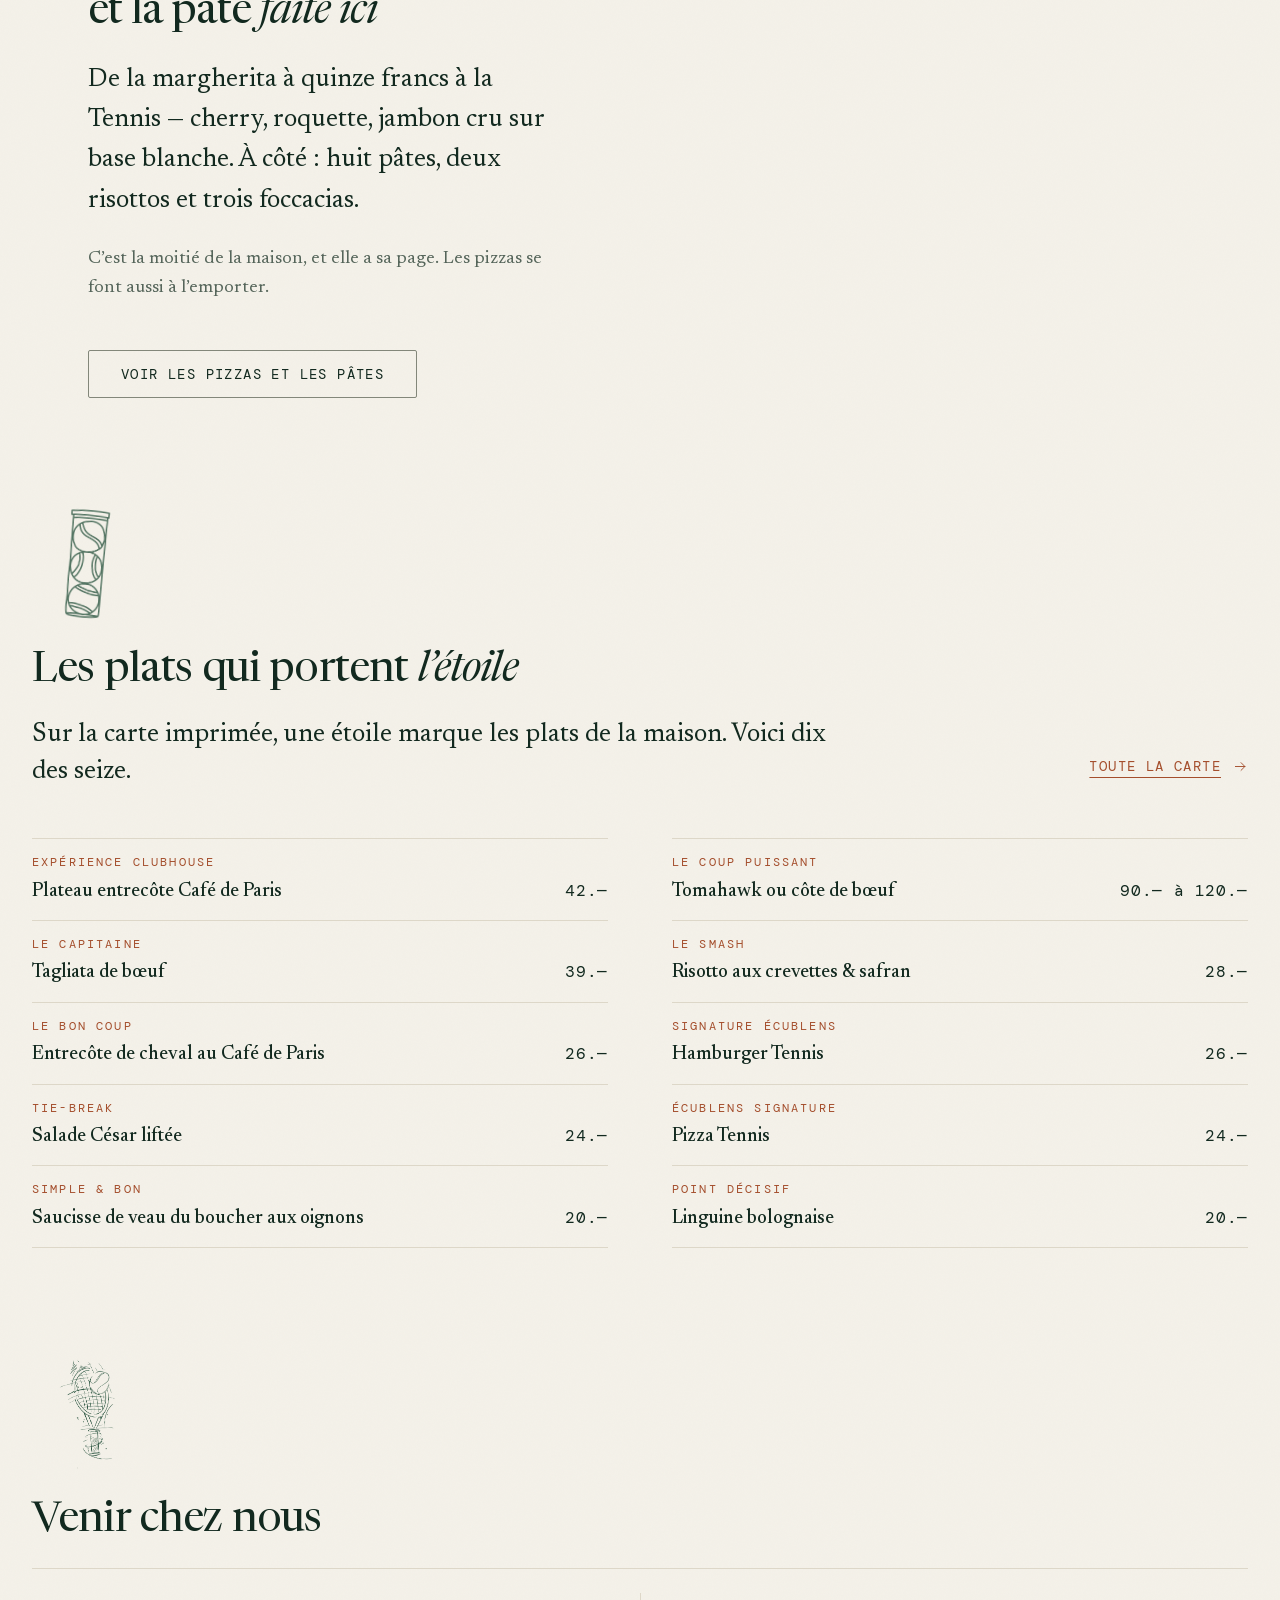
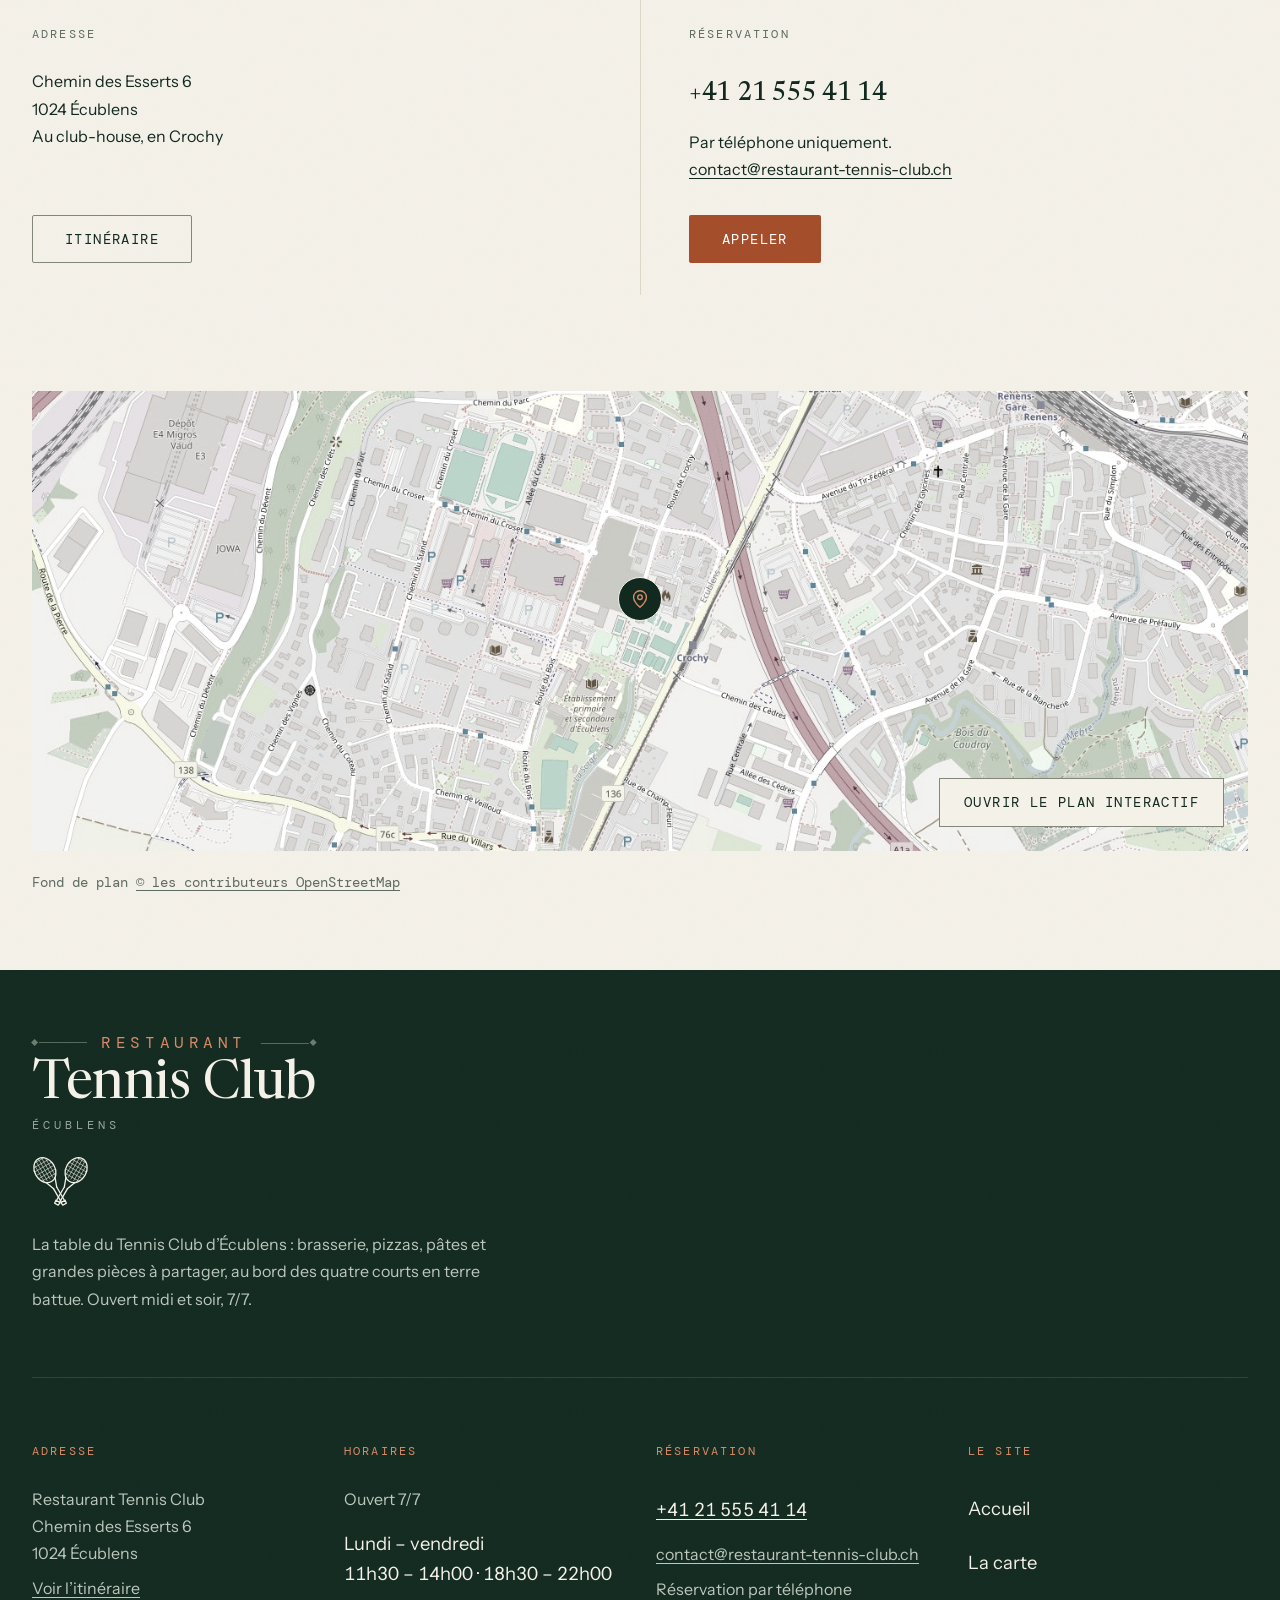
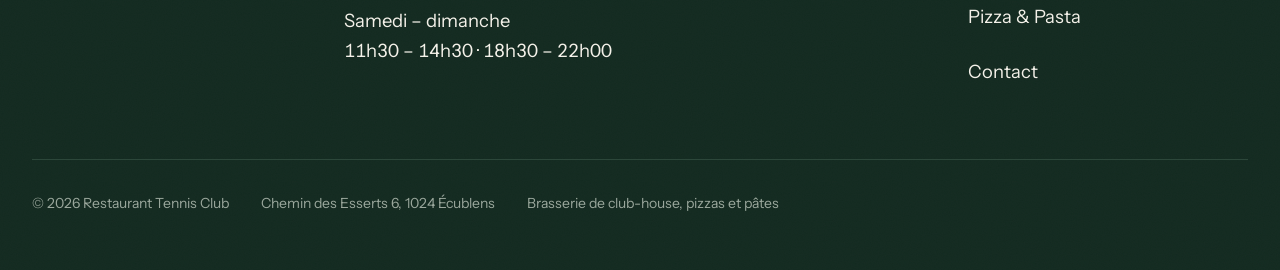
==== commit d3a0a6dd: "Le ruban de photos de l'accueil devient accessible au clavier La bande défilante est une zone qui dé" ====
--- a/index.html
+++ b/index.html
@@ -480,7 +480,11 @@
         <div class="visuallyHidden"><h2 id="titre-ruban">À table</h2></div>
 
         <div class="ruban-piste" data-reveal="true">
-          <ul class="ruban-defile">
+          <ul
+            class="ruban-defile"
+            tabindex="0"
+            aria-label="Quelques plats du Restaurant Tennis Club Écublens"
+          >
             <li class="ruban-vignette">
               <div class="photo-cadre">
                 <img
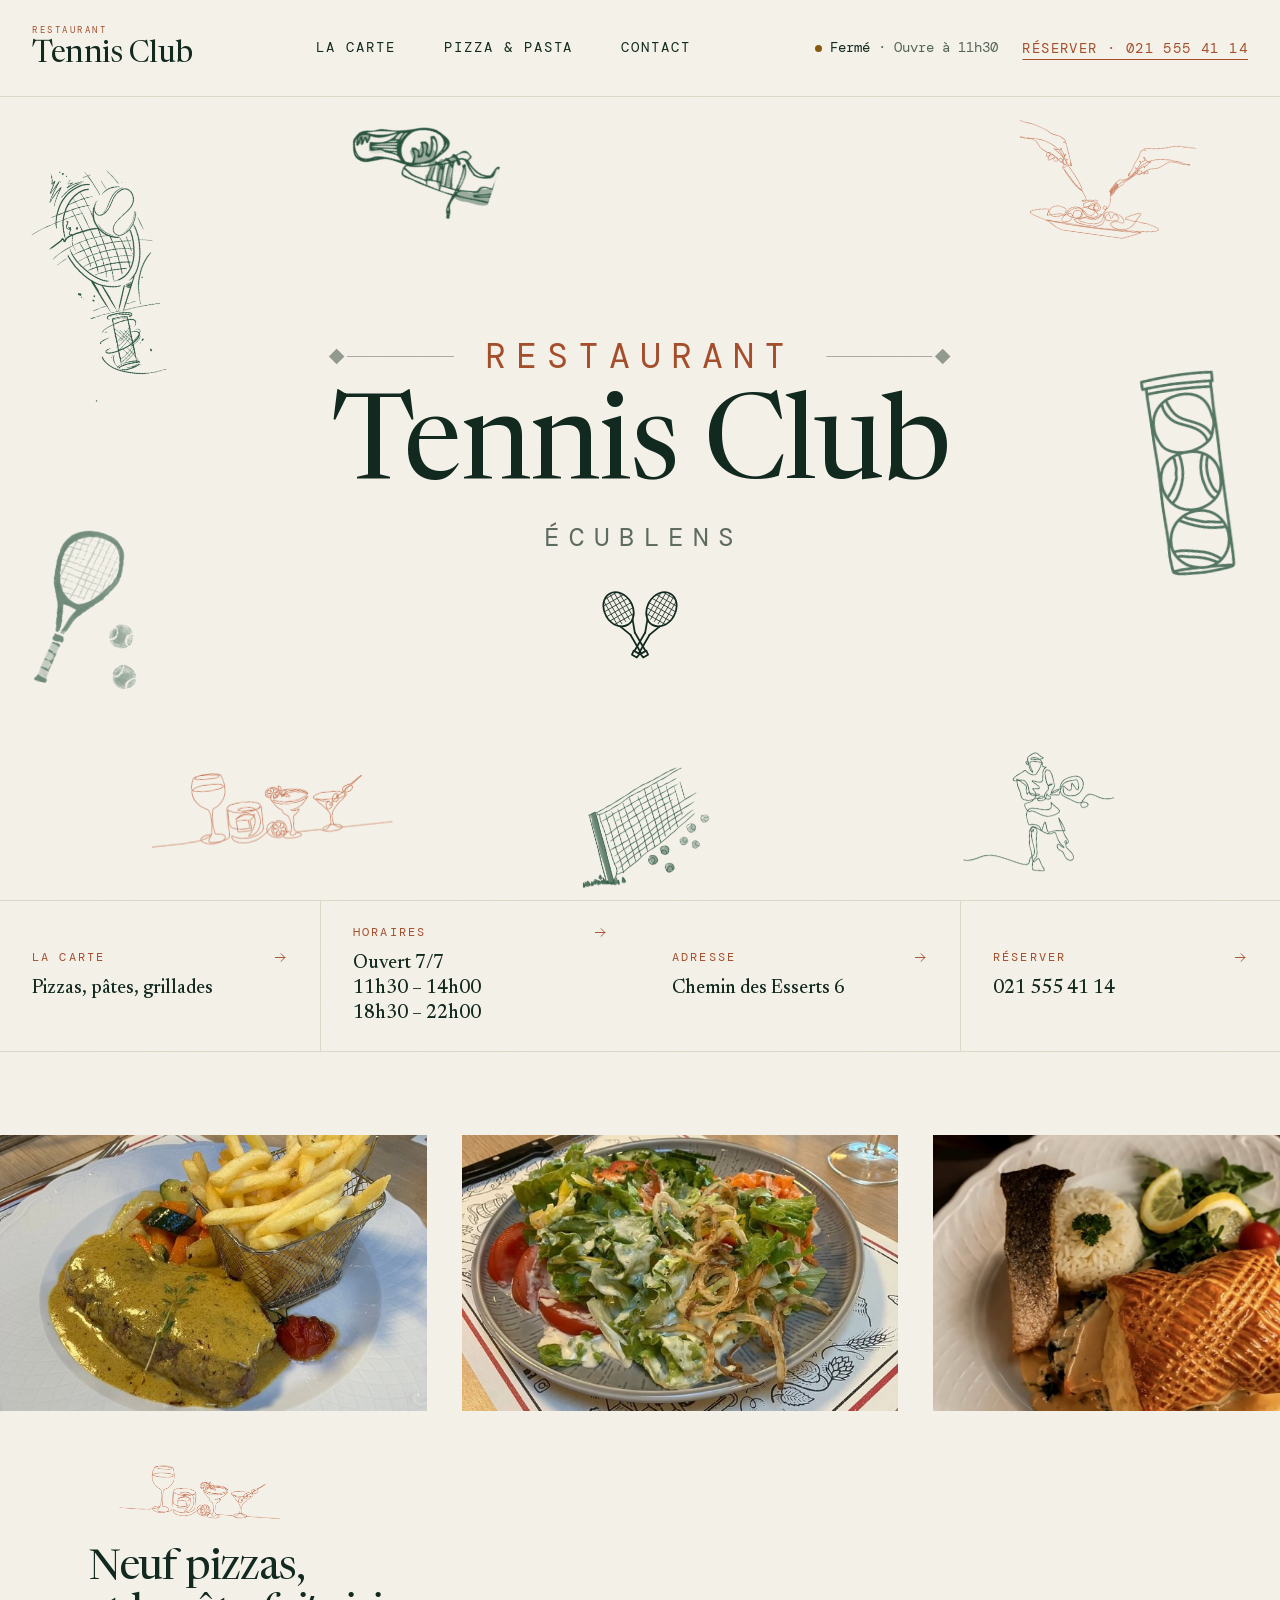
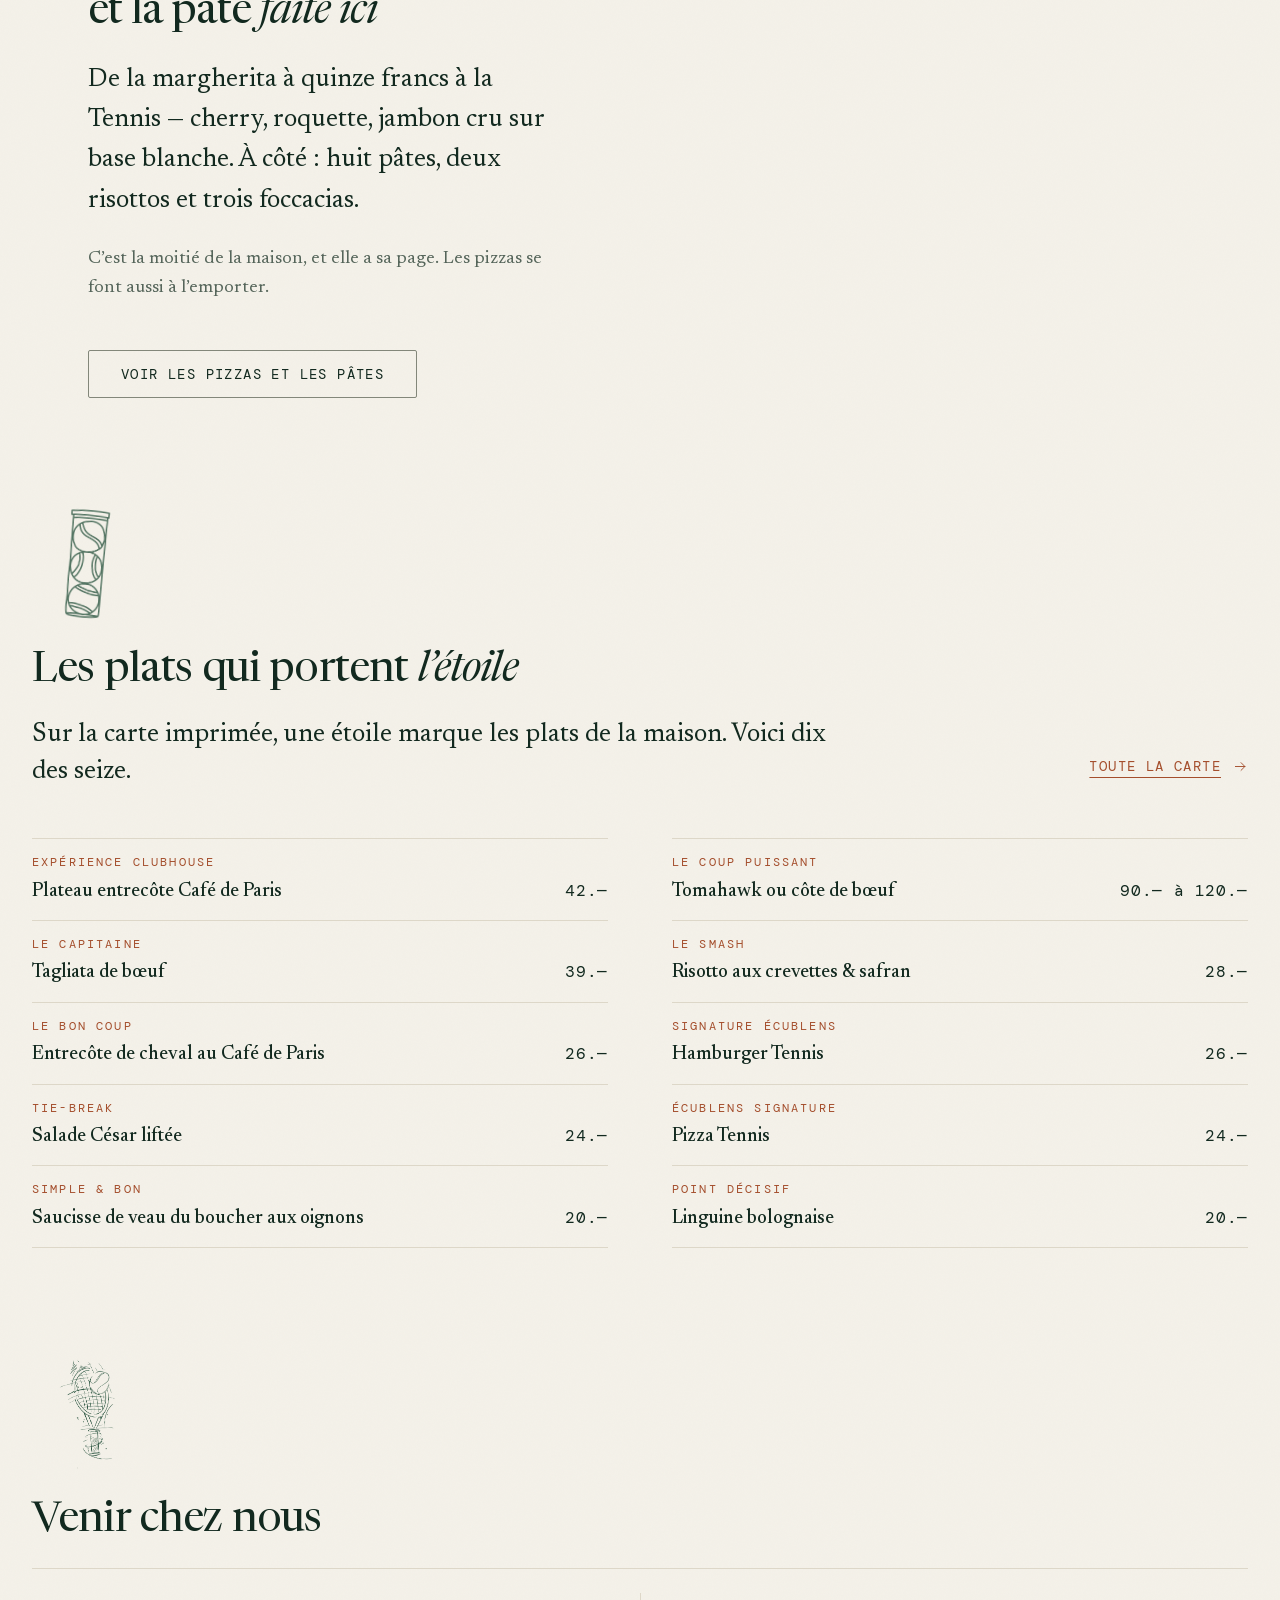
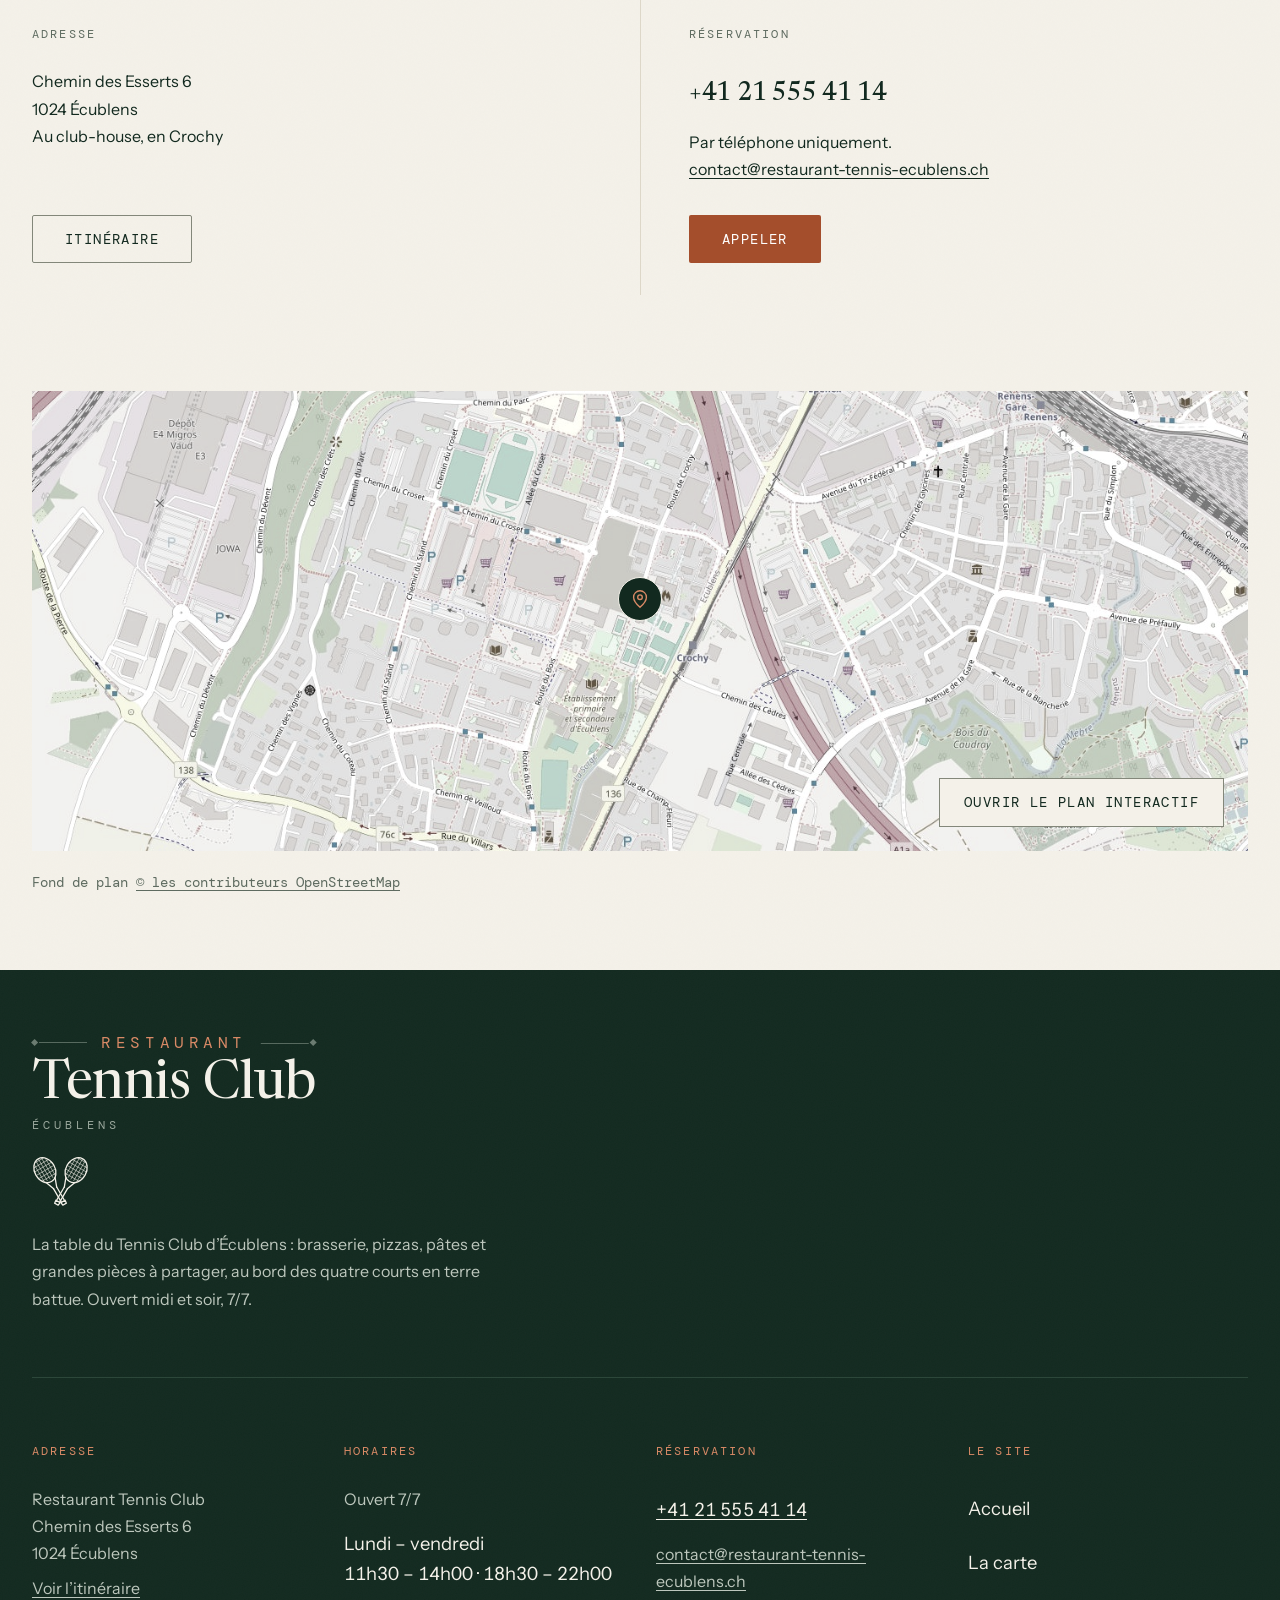
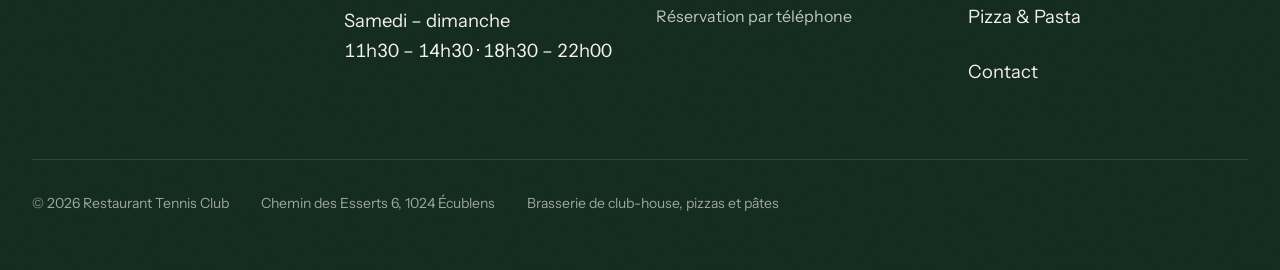
==== commit ab58fb87: "Mise en ligne sur Infomaniak : vrai domaine, .htaccess et déploiement au push Le domaine réservé est" ====
--- a/index.html
+++ b/index.html
@@ -22,17 +22,17 @@
     />
     <meta name="application-name" content="Restaurant Tennis Club Écublens" />
     <meta name="robots" content="index, follow, max-image-preview:large" />
-    <link rel="canonical" href="https://www.restaurant-tennis-club.ch/" />
+    <link rel="canonical" href="https://www.restaurant-tennis-ecublens.ch/" />
 
     <meta property="og:title" content="Restaurant Tennis Club Écublens — brasserie, pizzas et pâtes" />
     <meta
       property="og:description"
       content="Pizzas, pâtes, grillades et grandes pièces à partager, au bord des courts. Chemin des Esserts 6, à Écublens. Terrasse, parking, ouvert 7/7."
     />
-    <meta property="og:url" content="https://www.restaurant-tennis-club.ch/" />
+    <meta property="og:url" content="https://www.restaurant-tennis-ecublens.ch/" />
     <meta property="og:site_name" content="Restaurant Tennis Club Écublens" />
     <meta property="og:locale" content="fr_CH" />
-    <meta property="og:image" content="https://www.restaurant-tennis-club.ch/images/og-2026-09b.jpg" />
+    <meta property="og:image" content="https://www.restaurant-tennis-ecublens.ch/images/og-2026-09b.jpg" />
     <meta property="og:image:width" content="1200" />
     <meta property="og:image:height" content="630" />
     <meta
@@ -48,7 +48,7 @@
     />
     <meta
       name="twitter:image"
-      content="https://www.restaurant-tennis-club.ch/images/og-2026-09b.jpg"
+      content="https://www.restaurant-tennis-ecublens.ch/images/og-2026-09b.jpg"
     />
 
     <link rel="icon" href="favicon.ico" sizes="any" />
@@ -74,17 +74,17 @@
       {
         "@context": "https://schema.org",
         "@type": "Restaurant",
-        "@id": "https://www.restaurant-tennis-club.ch/#restaurant",
+        "@id": "https://www.restaurant-tennis-ecublens.ch/#restaurant",
         "name": "Restaurant Tennis Club Écublens",
-        "url": "https://www.restaurant-tennis-club.ch/",
-        "image": "https://www.restaurant-tennis-club.ch/images/og-2026-09b.jpg",
+        "url": "https://www.restaurant-tennis-ecublens.ch/",
+        "image": "https://www.restaurant-tennis-ecublens.ch/images/og-2026-09b.jpg",
         "telephone": "+41215554114",
-        "email": "contact@restaurant-tennis-club.ch",
+        "email": "contact@restaurant-tennis-ecublens.ch",
         "priceRange": "$$",
         "servesCuisine": ["Brasserie", "Italienne", "Suisse", "Pizza"],
-        "acceptsReservations": "https://www.restaurant-tennis-club.ch/contact/",
+        "acceptsReservations": "https://www.restaurant-tennis-ecublens.ch/contact.html",
         "hasMap": "https://www.openstreetmap.org/?mlat=46.533237&mlon=6.568724#map=17/46.533237/6.568724",
-        "hasMenu": "https://www.restaurant-tennis-club.ch/carte/",
+        "hasMenu": "https://www.restaurant-tennis-ecublens.ch/carte.html",
         "address": {
           "@type": "PostalAddress",
           "streetAddress": "Chemin des Esserts 6",
@@ -844,7 +844,7 @@
               >
               <p>
                 Par téléphone uniquement.<br />
-                <a href="mailto:contact@restaurant-tennis-club.ch">contact@restaurant-tennis-club.ch</a>
+                <a href="mailto:contact@restaurant-tennis-ecublens.ch">contact@restaurant-tennis-ecublens.ch</a>
               </p>
               <div class="infospratiques-action">
                 <a href="tel:+41215554114" class="bouton-base bouton-primaire" data-analytics="call"
@@ -949,7 +949,7 @@
             <h2>Réservation</h2>
             <p>
               <a class="footer-telephone" href="tel:+41215554114" data-analytics="call">+41 21 555 41 14</a><br />
-              <a href="mailto:contact@restaurant-tennis-club.ch">contact@restaurant-tennis-club.ch</a><br />
+              <a href="mailto:contact@restaurant-tennis-ecublens.ch">contact@restaurant-tennis-ecublens.ch</a><br />
               Réservation par téléphone
             </p>
           </div>
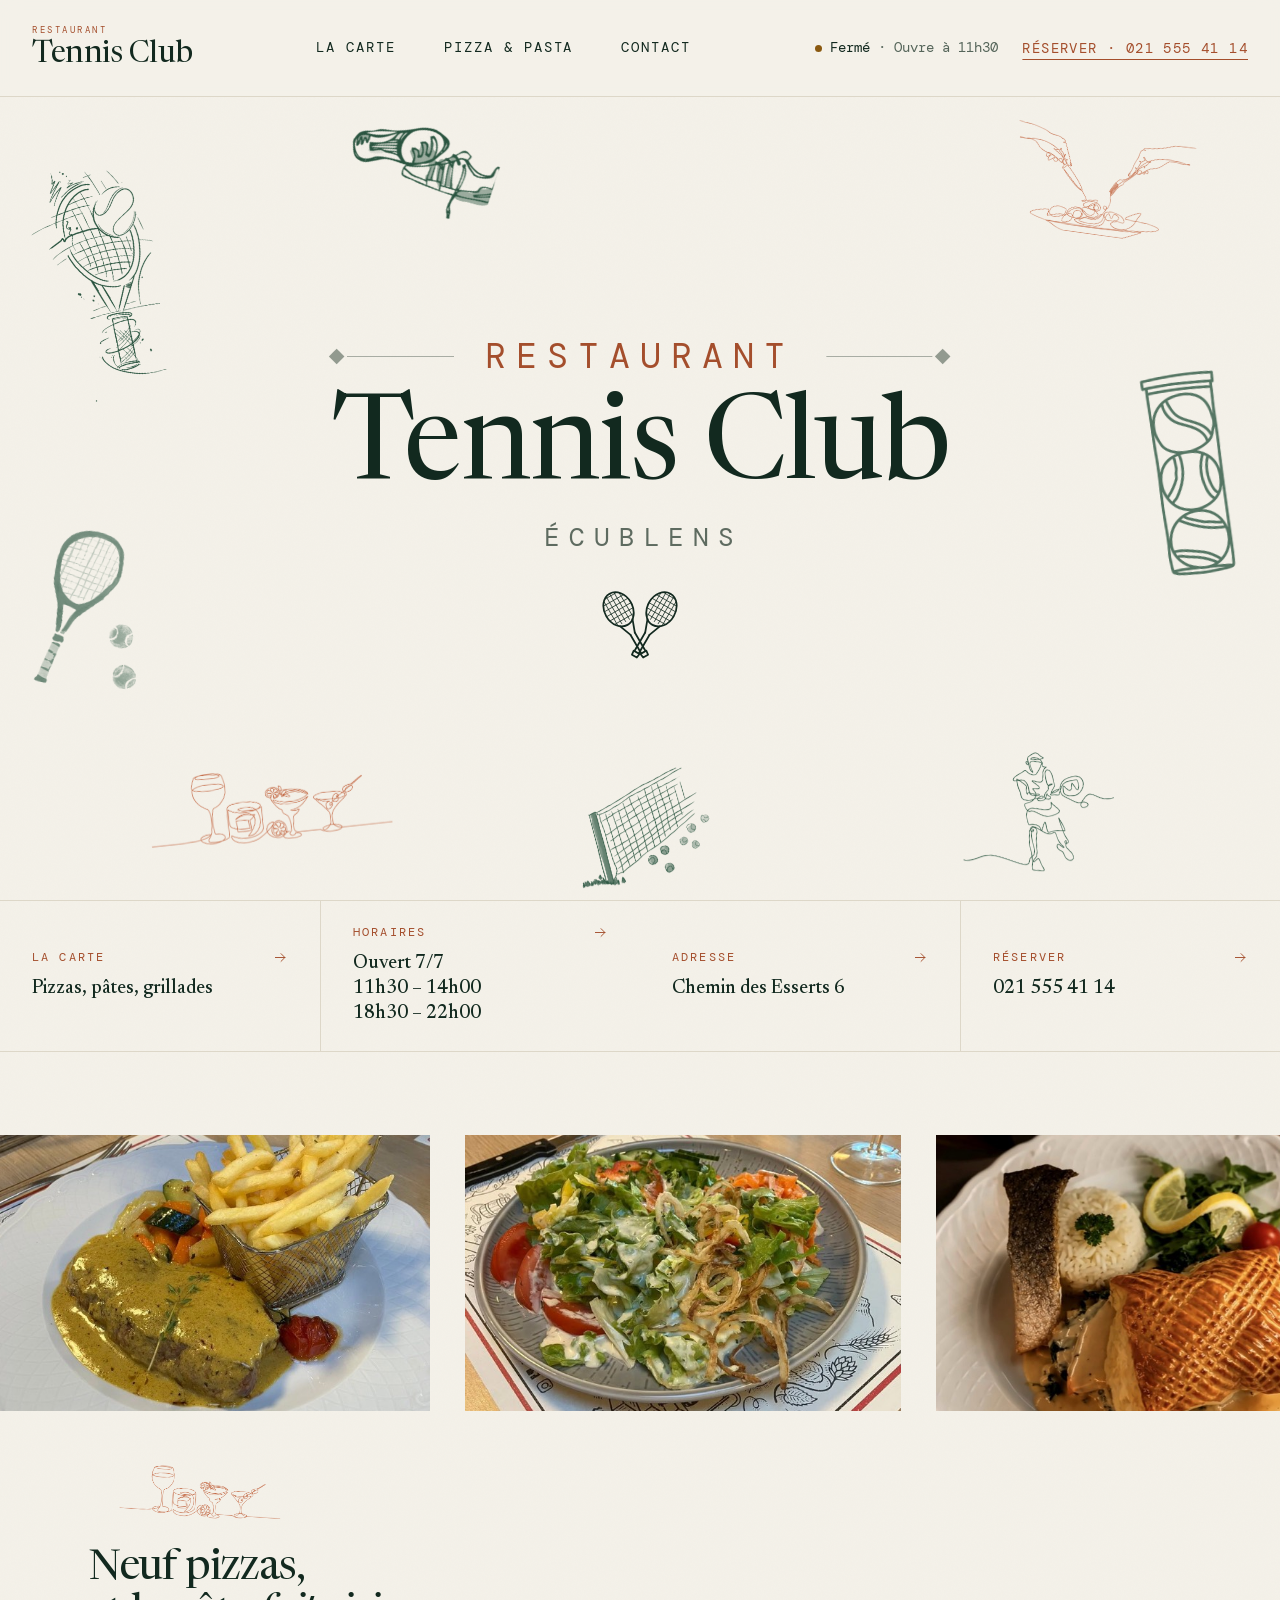
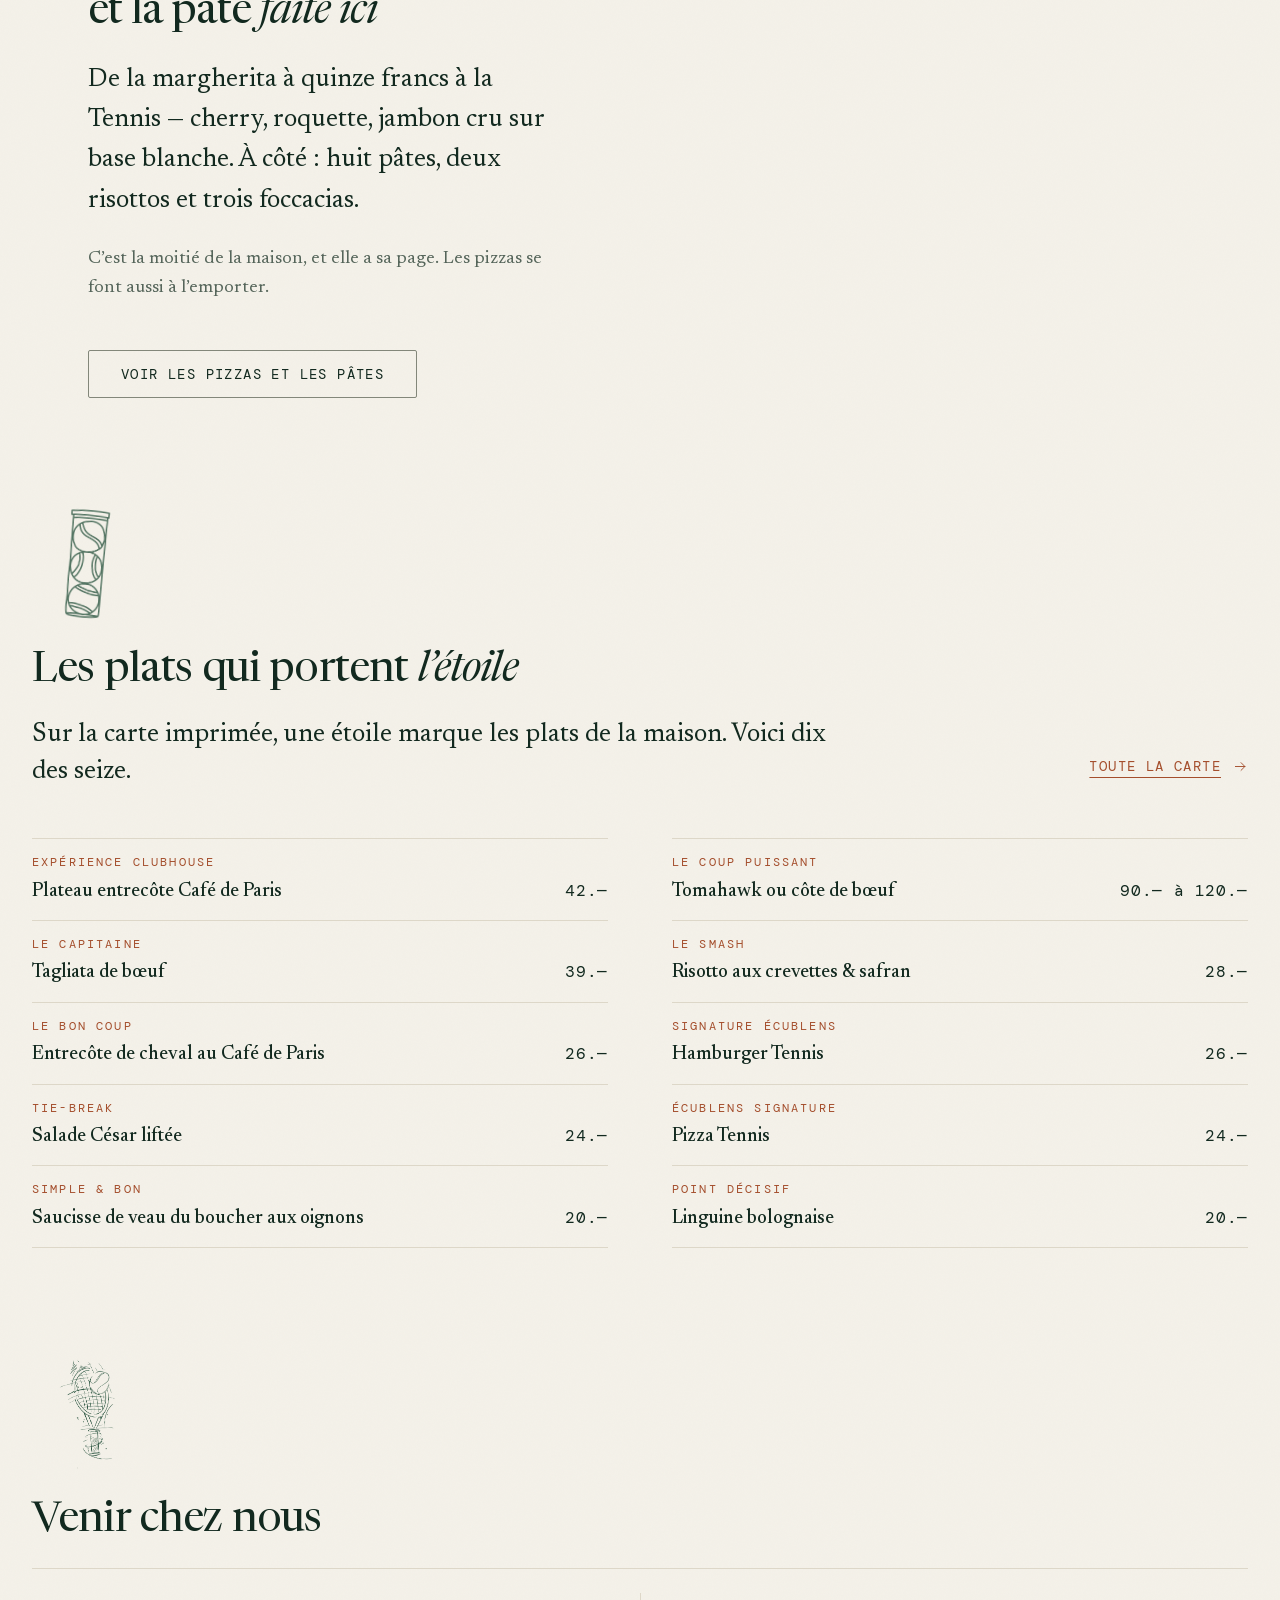
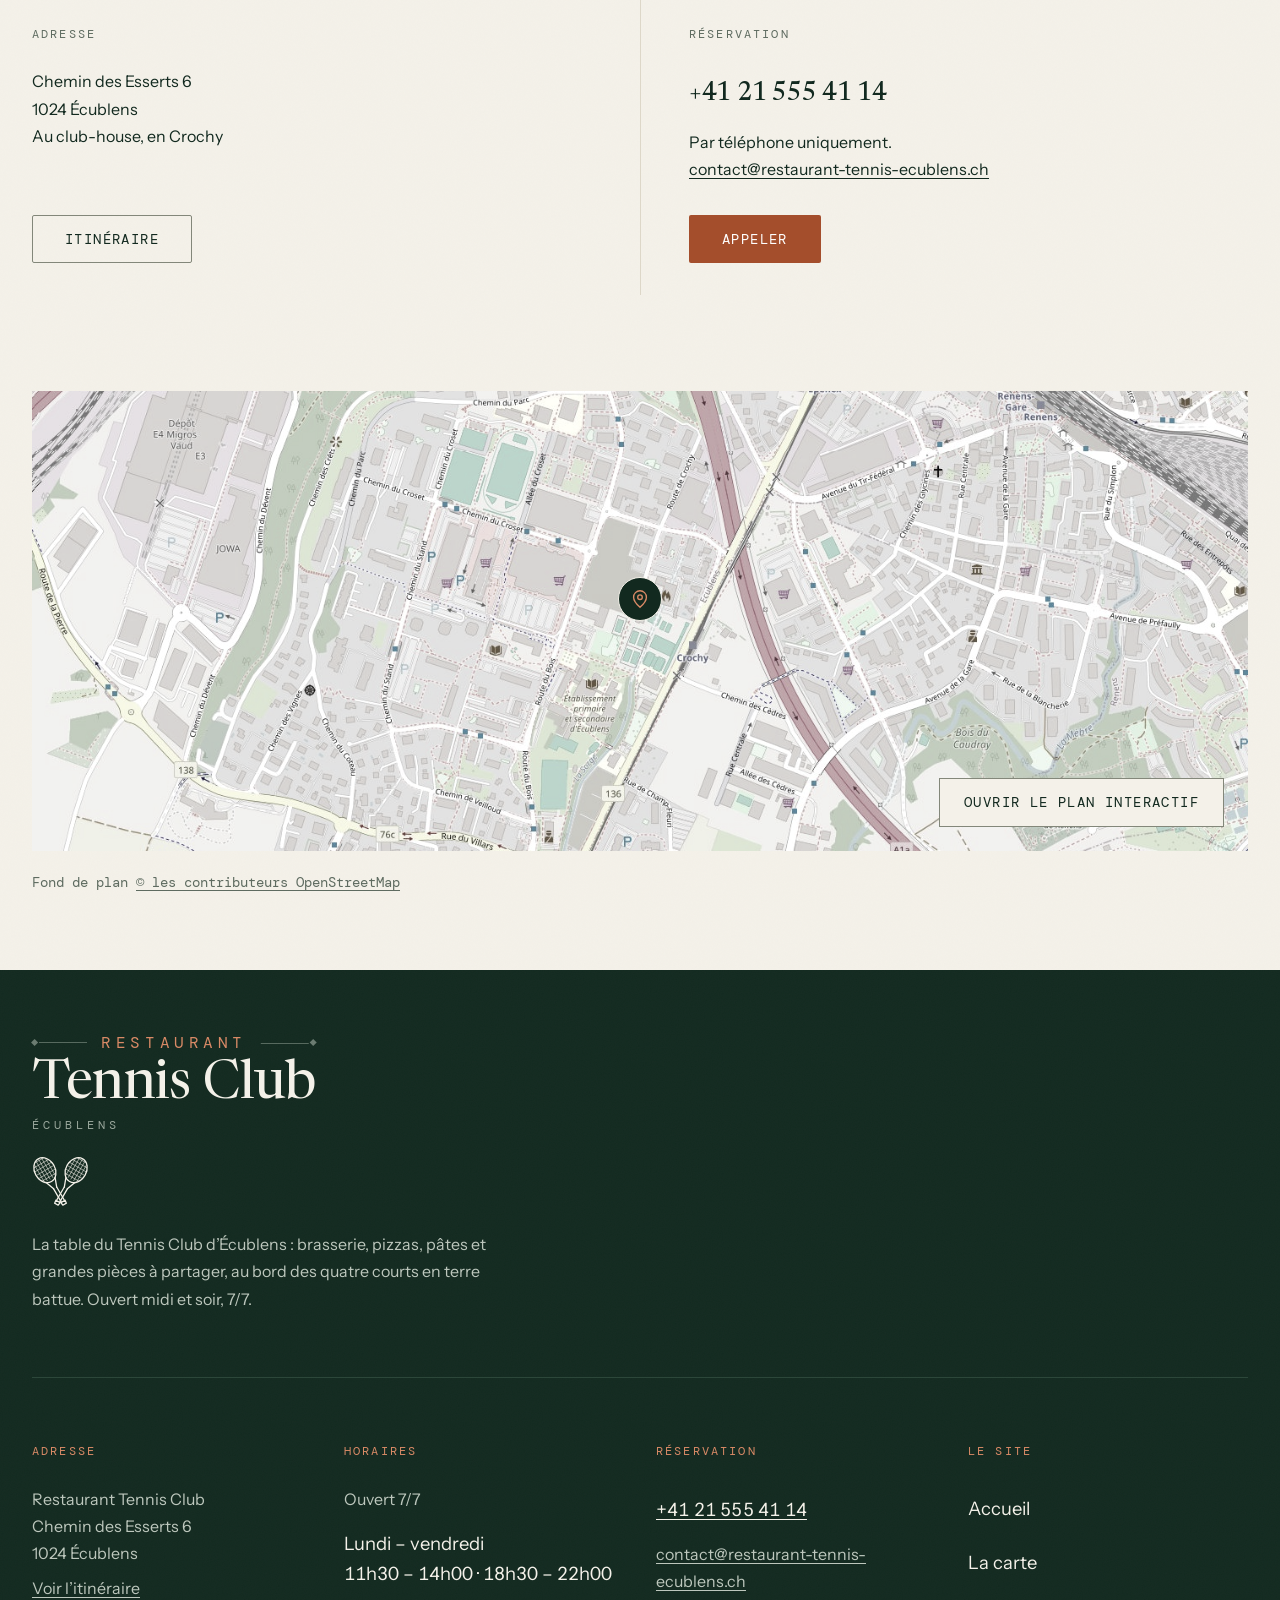
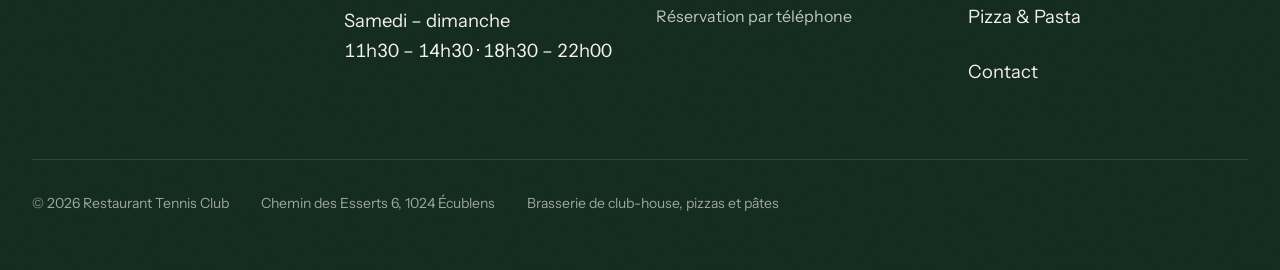
==== commit 4c2dad6e: "Liens propres dans les pages et vraie icône de site à 192 px - Les liens internes, canonical, og:url" ====
--- a/index.html
+++ b/index.html
@@ -51,9 +51,10 @@
       content="https://www.restaurant-tennis-ecublens.ch/images/og-2026-09b.jpg"
     />
 
-    <link rel="icon" href="favicon.ico" sizes="any" />
-    <link rel="icon" href="images/logo-mono.svg" type="image/svg+xml" />
-    <link rel="apple-touch-icon" href="apple-touch-icon.png" />
+    <link rel="icon" href="/favicon.ico" sizes="48x48" />
+    <link rel="icon" href="/images/logo-mono.svg" type="image/svg+xml" sizes="any" />
+    <link rel="icon" href="/icon-192.png" type="image/png" sizes="192x192" />
+    <link rel="apple-touch-icon" href="/apple-touch-icon.png" />
 
     <!-- La feuille de style est découpée par sujet. Les fichiers sont liés
          séparément plutôt qu'enchaînés par @import : le navigateur les demande
@@ -82,9 +83,9 @@
         "email": "contact@restaurant-tennis-ecublens.ch",
         "priceRange": "$$",
         "servesCuisine": ["Brasserie", "Italienne", "Suisse", "Pizza"],
-        "acceptsReservations": "https://www.restaurant-tennis-ecublens.ch/contact.html",
+        "acceptsReservations": "https://www.restaurant-tennis-ecublens.ch/contact",
         "hasMap": "https://www.openstreetmap.org/?mlat=46.533237&mlon=6.568724#map=17/46.533237/6.568724",
-        "hasMenu": "https://www.restaurant-tennis-ecublens.ch/carte.html",
+        "hasMenu": "https://www.restaurant-tennis-ecublens.ch/carte",
         "address": {
           "@type": "PostalAddress",
           "streetAddress": "Chemin des Esserts 6",
@@ -139,14 +140,14 @@
     <header class="header-entete" data-compact="false">
       <div class="header-barre">
         <div class="wrap header-barreContenu">
-          <a class="header-logoLien" aria-label="Restaurant Tennis Club, accueil" href="index.html">
+          <a class="header-logoLien" aria-label="Restaurant Tennis Club, accueil" href="/">
             <span class="enseigne enseigne--barre"><span class="enseigne-sur">Restaurant</span><span class="enseigne-nom">Tennis Club</span><span class="enseigne-lieu">Écublens</span></span>
           </a>
 
           <nav class="header-nav" aria-label="Navigation principale">
-            <a class="header-lienNav" href="carte.html">La carte</a>
-            <a class="header-lienNav" href="pizzeria.html">Pizza &amp; Pasta</a>
-            <a class="header-lienNav" href="contact.html">Contact</a>
+            <a class="header-lienNav" href="carte">La carte</a>
+            <a class="header-lienNav" href="pizzeria">Pizza &amp; Pasta</a>
+            <a class="header-lienNav" href="contact">Contact</a>
           </nav>
 
           <div class="header-actions">
@@ -213,7 +214,7 @@
         </div>
 
         <nav class="menumobile-liens" aria-label="Navigation principale">
-          <a class="menumobile-lien" href="carte.html">
+          <a class="menumobile-lien" href="carte">
             La carte
             <svg
               width="20"
@@ -229,7 +230,7 @@
               <path d="M4 12h15 M13 6l6 6-6 6"></path>
             </svg>
           </a>
-          <a class="menumobile-lien" href="pizzeria.html">
+          <a class="menumobile-lien" href="pizzeria">
             Pizza &amp; Pasta
             <svg
               width="20"
@@ -245,7 +246,7 @@
               <path d="M4 12h15 M13 6l6 6-6 6"></path>
             </svg>
           </a>
-          <a class="menumobile-lien" href="contact.html">
+          <a class="menumobile-lien" href="contact">
             Contact
             <svg
               width="20"
@@ -386,7 +387,7 @@
            ================================================================== -->
       <div class="surface-creme accesdirect-bande">
         <nav class="accesdirect-grille" aria-label="Accès direct">
-          <a class="accesdirect-cellule" href="carte.html">
+          <a class="accesdirect-cellule" href="carte">
             <span class="accesdirect-libelle">
               La carte
               <svg
@@ -406,7 +407,7 @@
             <span class="accesdirect-valeur">Pizzas, pâtes, grillades</span>
           </a>
 
-          <a class="accesdirect-cellule" href="contact.html#horaires">
+          <a class="accesdirect-cellule" href="contact#horaires">
             <span class="accesdirect-libelle">
               Horaires
               <svg
@@ -669,7 +670,7 @@
               l’emporter.
             </p>
             <div data-actions="true">
-              <a class="bouton-base bouton-secondaire" href="pizzeria.html">Voir les pizzas et les pâtes</a>
+              <a class="bouton-base bouton-secondaire" href="pizzeria">Voir les pizzas et les pâtes</a>
             </div>
           </div>
         </div>
@@ -713,7 +714,7 @@
                 seize.
               </p>
             </div>
-            <a class="bouton-base bouton-tertiaire" href="carte.html">
+            <a class="bouton-base bouton-tertiaire" href="carte">
               Toute la carte
               <svg
                 width="15"
@@ -735,61 +736,61 @@
             <li class="tableau-ligne">
               <p class="tableau-code">Expérience clubhouse</p>
               <p class="tableau-nom">
-                <a href="carte.html#partager">Plateau entrecôte Café de Paris</a>
+                <a href="carte#partager">Plateau entrecôte Café de Paris</a>
               </p>
               <p class="tableau-prix">42.—</p>
             </li>
             <li class="tableau-ligne">
               <p class="tableau-code">Le coup puissant</p>
               <p class="tableau-nom">
-                <a href="carte.html#partager">Tomahawk ou côte de bœuf</a>
+                <a href="carte#partager">Tomahawk ou côte de bœuf</a>
               </p>
               <p class="tableau-prix">90.— à 120.—</p>
             </li>
             <li class="tableau-ligne">
               <p class="tableau-code">Le capitaine</p>
-              <p class="tableau-nom"><a href="carte.html#viandes">Tagliata de bœuf</a></p>
+              <p class="tableau-nom"><a href="carte#viandes">Tagliata de bœuf</a></p>
               <p class="tableau-prix">39.—</p>
             </li>
             <li class="tableau-ligne">
               <p class="tableau-code">Le smash</p>
               <p class="tableau-nom">
-                <a href="pizzeria.html#risotto">Risotto aux crevettes &amp; safran</a>
+                <a href="pizzeria#risotto">Risotto aux crevettes &amp; safran</a>
               </p>
               <p class="tableau-prix">28.—</p>
             </li>
             <li class="tableau-ligne">
               <p class="tableau-code">Le bon coup</p>
               <p class="tableau-nom">
-                <a href="carte.html#classiques">Entrecôte de cheval au Café de Paris</a>
+                <a href="carte#classiques">Entrecôte de cheval au Café de Paris</a>
               </p>
               <p class="tableau-prix">26.—</p>
             </li>
             <li class="tableau-ligne">
               <p class="tableau-code">Signature Écublens</p>
-              <p class="tableau-nom"><a href="carte.html#burgers">Hamburger Tennis</a></p>
+              <p class="tableau-nom"><a href="carte#burgers">Hamburger Tennis</a></p>
               <p class="tableau-prix">26.—</p>
             </li>
             <li class="tableau-ligne">
               <p class="tableau-code">Tie-break</p>
-              <p class="tableau-nom"><a href="carte.html#froides">Salade César liftée</a></p>
+              <p class="tableau-nom"><a href="carte#froides">Salade César liftée</a></p>
               <p class="tableau-prix">24.—</p>
             </li>
             <li class="tableau-ligne">
               <p class="tableau-code">Écublens signature</p>
-              <p class="tableau-nom"><a href="pizzeria.html#pizzas">Pizza Tennis</a></p>
+              <p class="tableau-nom"><a href="pizzeria#pizzas">Pizza Tennis</a></p>
               <p class="tableau-prix">24.—</p>
             </li>
             <li class="tableau-ligne">
               <p class="tableau-code">Simple &amp; bon</p>
               <p class="tableau-nom">
-                <a href="carte.html#classiques">Saucisse de veau du boucher aux oignons</a>
+                <a href="carte#classiques">Saucisse de veau du boucher aux oignons</a>
               </p>
               <p class="tableau-prix">20.—</p>
             </li>
             <li class="tableau-ligne">
               <p class="tableau-code">Point décisif</p>
-              <p class="tableau-nom"><a href="pizzeria.html#pates">Linguine bolognaise</a></p>
+              <p class="tableau-nom"><a href="pizzeria#pates">Linguine bolognaise</a></p>
               <p class="tableau-prix">20.—</p>
             </li>
           </ol>
@@ -957,10 +958,10 @@
           <div class="footer-colonne">
             <h2>Le site</h2>
             <nav class="footer-navPied" aria-label="Navigation de pied de page">
-              <a href="index.html">Accueil</a>
-              <a href="carte.html">La carte</a>
-              <a href="pizzeria.html">Pizza &amp; Pasta</a>
-              <a href="contact.html">Contact</a>
+              <a href="/">Accueil</a>
+              <a href="carte">La carte</a>
+              <a href="pizzeria">Pizza &amp; Pasta</a>
+              <a href="contact">Contact</a>
             </nav>
           </div>
         </div>
@@ -975,7 +976,7 @@
 
     <!-- La barre d'appel du téléphone, cachée tant qu'on n'a pas défilé. -->
     <div class="barreaction-barre" data-visible="false" aria-hidden="true">
-      <a class="barreaction-action barreaction-carte" tabindex="-1" href="carte.html">La carte</a>
+      <a class="barreaction-action barreaction-carte" tabindex="-1" href="carte">La carte</a>
       <a
         class="barreaction-action barreaction-appeler"
         href="tel:+41215554114"
